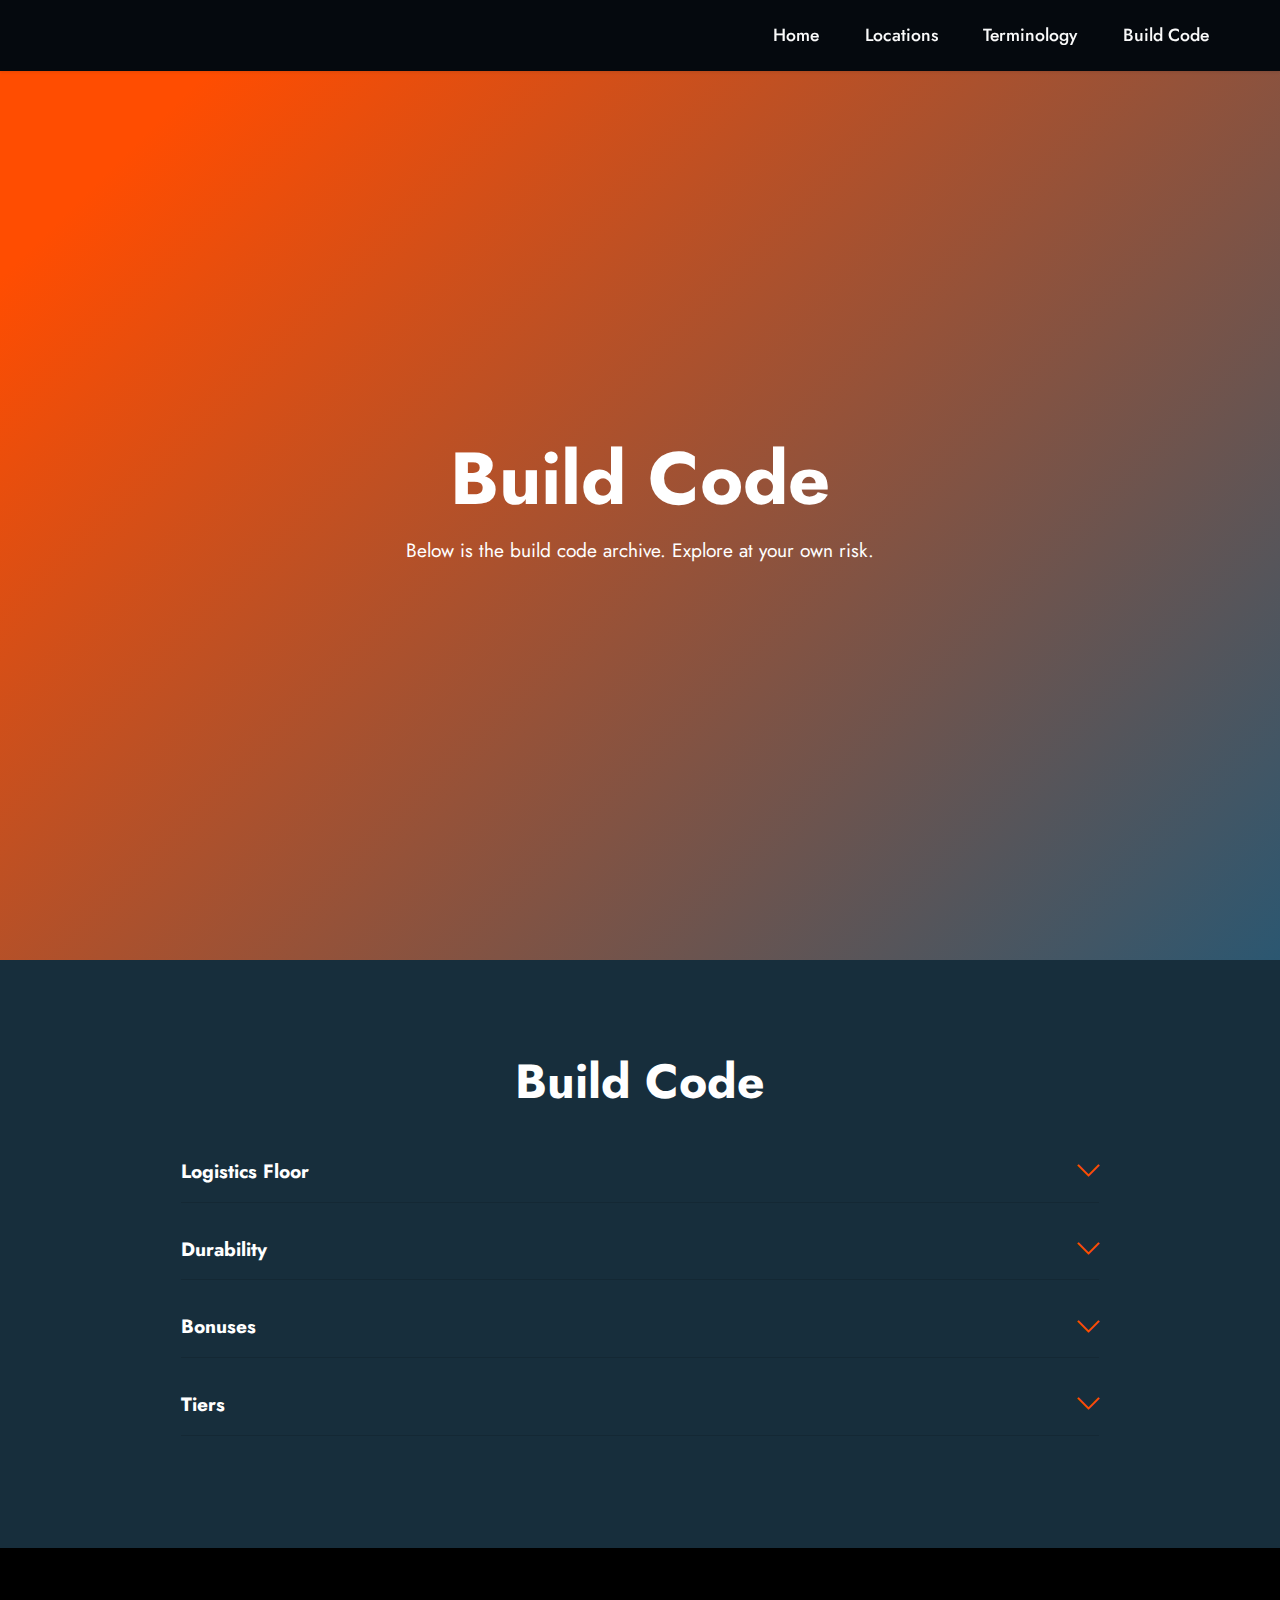
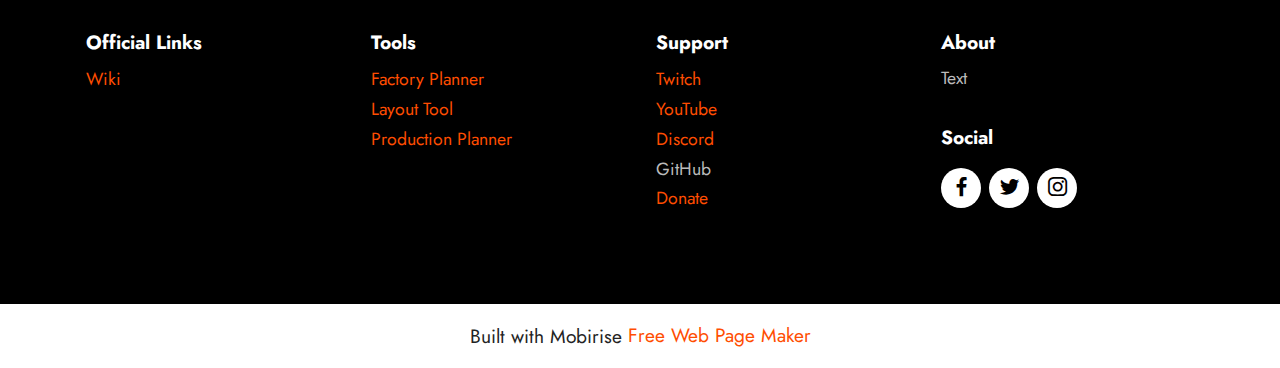
==== BuildCode.html @ a20ada3c "Initial Commit" ====
<!DOCTYPE html>
<html  >
<head>
  <!-- Site made with Mobirise Website Builder v5.6.8, https://mobirise.com -->
  <meta charset="UTF-8">
  <meta http-equiv="X-UA-Compatible" content="IE=edge">
  <meta name="generator" content="Mobirise v5.6.8, mobirise.com">
  <meta name="twitter:card" content="summary_large_image"/>
  <meta name="twitter:image:src" content="">
  <meta property="og:image" content="">
  <meta name="twitter:title" content="Build Code | Satisfactory Squad">
  <meta name="viewport" content="width=device-width, initial-scale=1, minimum-scale=1">
  <link rel="shortcut icon" href="assets/images/logo.png" type="image/x-icon">
  <meta name="description" content="">
  
  
  <title>Build Code | Satisfactory Squad</title>
  <link rel="stylesheet" href="assets/web/assets/mobirise-icons2/mobirise2.css">
  <link rel="stylesheet" href="assets/web/assets/mobirise-icons/mobirise-icons.css">
  <link rel="stylesheet" href="assets/bootstrap/css/bootstrap.min.css">
  <link rel="stylesheet" href="assets/bootstrap/css/bootstrap-grid.min.css">
  <link rel="stylesheet" href="assets/bootstrap/css/bootstrap-reboot.min.css">
  <link rel="stylesheet" href="assets/dropdown/css/style.css">
  <link rel="stylesheet" href="assets/socicon/css/styles.css">
  <link rel="stylesheet" href="assets/theme/css/style.css">
  <link rel="preload" href="https://fonts.googleapis.com/css?family=Jost:100,200,300,400,500,600,700,800,900,100i,200i,300i,400i,500i,600i,700i,800i,900i&display=swap" as="style" onload="this.onload=null;this.rel='stylesheet'">
  <noscript><link rel="stylesheet" href="https://fonts.googleapis.com/css?family=Jost:100,200,300,400,500,600,700,800,900,100i,200i,300i,400i,500i,600i,700i,800i,900i&display=swap"></noscript>
  <link rel="preload" as="style" href="assets/mobirise/css/mbr-additional.css"><link rel="stylesheet" href="assets/mobirise/css/mbr-additional.css" type="text/css">
  
  
  
  
</head>
<body>
  
  <section data-bs-version="5.1" class="menu menu1 cid-t8N5qJSGgW" once="menu" id="menu1-j">
    

    <nav class="navbar navbar-dropdown navbar-fixed-top navbar-expand-lg">
        <div class="container-fluid">
            <div class="navbar-brand">
                
                
            </div>
            <button class="navbar-toggler" type="button" data-toggle="collapse" data-bs-toggle="collapse" data-target="#navbarSupportedContent" data-bs-target="#navbarSupportedContent" aria-controls="navbarNavAltMarkup" aria-expanded="false" aria-label="Toggle navigation">
                <div class="hamburger">
                    <span></span>
                    <span></span>
                    <span></span>
                    <span></span>
                </div>
            </button>
            <div class="collapse navbar-collapse" id="navbarSupportedContent">
                <ul class="navbar-nav nav-dropdown nav-right navbar-nav-top-padding" data-app-modern-menu="true"><li class="nav-item"><a class="nav-link link text-white display-4" href="index.html">Home</a></li>
                    
                    <li class="nav-item"><a class="nav-link link text-white text-primary display-4" href="Locations.html">Locations</a>
                    </li><li class="nav-item"><a class="nav-link link text-white text-primary display-4" href="Terms.html">Terminology</a></li><li class="nav-item"><a class="nav-link link text-white text-primary display-4" href="BuildCode.html">Build Code</a></li></ul>
                
                
            </div>
        </div>
    </nav>
</section>

<section data-bs-version="5.1" class="header18 cid-t9wTe520Ek mbr-fullscreen" id="header18-n">

    

    
    

    <div class="align-center container">
        <div class="row justify-content-center">
            <div class="col-12 col-lg-10">
                <h1 class="mbr-section-title mbr-fonts-style mbr-white mb-3 display-1"><strong>Build Code</strong></h1>
                
                <p class="mbr-text mbr-fonts-style mbr-white display-7">
                    Below is the build code archive. Explore at your own risk.</p>
                
            </div>
        </div>
    </div>
</section>

<section data-bs-version="5.1" class="content16 cid-ta5K9PEhKd" id="content16-s">

    

    
    
    <div class="container">
        <div class="row justify-content-center">
            <div class="col-12 col-md-10">
                <div class="mbr-section-head align-center mb-4">
                    <h3 class="mbr-section-title mb-0 mbr-fonts-style display-2"><strong>Build Code</strong></h3>
                    
                </div>
                <div id="bootstrap-accordion_7" class="panel-group accordionStyles accordion" role="tablist" aria-multiselectable="true">
                    <div class="card mb-3">
                        <div class="card-header" role="tab" id="headingOne">
                            <a role="button" class="panel-title collapsed" data-toggle="collapse" data-bs-toggle="collapse" data-core="" href="#collapse1_7" aria-expanded="false" aria-controls="collapse1">
                                <h6 class="panel-title-edit mbr-fonts-style mb-0 display-7"><strong>Logistics Floor</strong></h6>
                                <span class="sign mbr-iconfont mbri-arrow-down"></span>
                            </a>
                        </div>
                        <div id="collapse1_7" class="panel-collapse noScroll collapse" role="tabpanel" aria-labelledby="headingOne" data-parent="#accordion" data-bs-parent="#bootstrap-accordion_7">
                            <div class="panel-body">
                                <p class="mbr-fonts-style panel-text display-4">When building your factory, make sure you include a floor for logistics below the floor you're working on, or raise your machines 1 full foundation to allow your logistics to pass underneath. It makes everything a lot more clean<br></p>
                            </div>
                        </div>
                    </div>
                    <div class="card mb-3">
                        <div class="card-header" role="tab" id="headingOne">
                            <a role="button" class="panel-title collapsed" data-toggle="collapse" data-bs-toggle="collapse" data-core="" href="#collapse2_7" aria-expanded="false" aria-controls="collapse2">
                                <h6 class="panel-title-edit mbr-fonts-style mb-0 display-7"><strong>Durability</strong></h6>
                                <span class="sign mbr-iconfont mbri-arrow-down"></span>
                            </a>
                        </div>
                        <div id="collapse2_7" class="panel-collapse noScroll collapse" role="tabpanel" aria-labelledby="headingOne" data-parent="#accordion" data-bs-parent="#bootstrap-accordion_7">
                            <div class="panel-body">
                                <p class="mbr-fonts-style panel-text display-4">If you take damage your armor loses durability. Loss of durability does not effect an armors protective qualities unless it falls to 0 durability, in which case it will no longer provide protection.<br><br>Armor can be repaired at the crafting station.</p>
                            </div>
                        </div>
                    </div>
                    <div class="card mb-3">
                        <div class="card-header" role="tab" id="headingOne">
                            <a role="button" class="panel-title collapsed" data-toggle="collapse" data-bs-toggle="collapse" data-core="" href="#collapse3_7" aria-expanded="false" aria-controls="collapse3">
                                <h6 class="panel-title-edit mbr-fonts-style mb-0 display-7"><strong>Bonuses</strong></h6>
                                <span class="sign mbr-iconfont mbri-arrow-down"></span>
                            </a>
                        </div>
                        <div id="collapse3_7" class="panel-collapse noScroll collapse" role="tabpanel" aria-labelledby="headingOne" data-parent="#accordion" data-bs-parent="#bootstrap-accordion_7">
                            <div class="panel-body">
                                <p class="mbr-fonts-style panel-text display-4">Some armor pieces provide bonuses specific to the armor tier and armor piece (helmet, body armor). The known bonuses are:<br><br>- Stamina +25%<br>- HP +0.2/s<br>- Stamina +35%<br>- Stamina +40%<br>- Night Vision</p>
                            </div>
                        </div>
                    </div>
                    <div class="card mb-3">
                        <div class="card-header" role="tab" id="headingOne">
                            <a role="button" class="panel-title collapsed" data-toggle="collapse" data-bs-toggle="collapse" data-core="" href="#collapse4_7" aria-expanded="false" aria-controls="collapse4">
                                <h6 class="panel-title-edit mbr-fonts-style mb-0 display-7"><strong>Tiers</strong></h6>
                                <span class="sign mbr-iconfont mbri-arrow-down"></span>
                            </a>
                        </div>
                        <div id="collapse4_7" class="panel-collapse noScroll collapse" role="tabpanel" aria-labelledby="headingOne" data-parent="#accordion" data-bs-parent="#bootstrap-accordion_7">
                            <div class="panel-body">
                                <p class="mbr-fonts-style panel-text display-4">There are 4 armor tiers in The Cycle: Frontier, increasing in protection and durability in conjunction with the armor rarity.<br><br>Common<br>Uncommon<br>Rare<br>Epic</p>
                            </div>
                        </div>
                    </div>
                    
                    
                </div>
            </div>
        </div>
    </div>
</section>

<section data-bs-version="5.1" class="footer1 cid-ta5OCUYqRq" once="footers" id="footer1-w">

    

    
    
    <div class="container">
        <div class="row mbr-white">
            <div class="col-12 col-md-6 col-lg-3">
                <h5 class="mbr-section-subtitle mbr-fonts-style mb-2 display-7">
                    <strong>Official Links</strong></h5>
                <ul class="list mbr-fonts-style display-4">
                    <li class="mbr-text item-wrap"><a href="https://satisfactory.fandom.com/wiki/Satisfactory_Wiki" class="text-primary" target="_blank">Wiki</a></li>
                    <li class="mbr-text item-wrap"><br></li>
                </ul>
            </div>
            <div class="col-12 col-md-6 col-lg-3">
                <h5 class="mbr-section-subtitle mbr-fonts-style mb-2 display-7">
                    <strong>Tools</strong></h5>
                <ul class="list mbr-fonts-style display-4">

                    <li class="mbr-text item-wrap"><a href="https://satisfactory-calculator.com/en/planners/production" class="text-primary" target="_blank">Factory Planner</a></li>
                    <li class="mbr-text item-wrap"><a href="https://autumnfallstudios.itch.io/salt" class="text-primary" target="_blank">Layout Tool</a></li><li class="mbr-text item-wrap"><a href="https://www.satisfactorytools.com/codex/items" class="text-primary" target="_blank">Production Planner</a></li>
                </ul>
            </div>
            <div class="col-12 col-md-6 col-lg-3">
                <h5 class="mbr-section-subtitle mbr-fonts-style mb-2 display-7">
                    <strong>Support</strong></h5>
                <ul class="list mbr-fonts-style display-4">
                    <li class="mbr-text item-wrap"><a href="https://www.twitch.tv/doctorsoup143" class="text-primary" target="_blank">Twitch</a></li><li class="mbr-text item-wrap"><a href="https://www.youtube.com/channel/UC2LgikNXNwuHifq7XpQD4vA" class="text-primary" target="_blank">YouTube</a></li><li class="mbr-text item-wrap"><a href="https://discord.gg/Psx6kPr" class="text-primary" target="_blank">Discord</a></li><li class="mbr-text item-wrap">GitHub</li><li class="mbr-text item-wrap"><a href="https://streamlabs.com/doctorsoup1431/tip" class="text-primary" target="_blank">Donate</a></li>
                </ul>
            </div>
            <div class="col-12 col-md-6 col-lg-3">
                <h5 class="mbr-section-subtitle mbr-fonts-style mb-2 display-7">
                    <strong>About</strong>
                </h5>
                <p class="mbr-text mbr-fonts-style mb-4 display-4">
                    Text</p>
                <h5 class="mbr-section-subtitle mbr-fonts-style mb-3 display-7">
                    <strong>Social</strong>
                </h5>
                <div class="social-row display-7">
                    <div class="soc-item">
                        <a href="https://twitter.com/mobirise" target="_blank">
                            <span class="mbr-iconfont socicon socicon-facebook"></span>
                        </a>
                    </div>
                    <div class="soc-item">
                        <a href="https://twitter.com/mobirise" target="_blank">
                            <span class="mbr-iconfont socicon socicon-twitter"></span>
                        </a>
                    </div>
                    <div class="soc-item">
                        <a href="https://twitter.com/mobirise" target="_blank">
                            <span class="mbr-iconfont socicon socicon-instagram"></span>
                        </a>
                    </div>
                    
                </div>
            </div>
            
        </div>
    </div>
</section><section class="display-7" style="padding: 0;align-items: center;justify-content: center;flex-wrap: wrap;    align-content: center;display: flex;position: relative;height: 4rem;"><a href="https://mobiri.se/2773091" style="flex: 1 1;height: 4rem;position: absolute;width: 100%;z-index: 1;"><img alt="" style="height: 4rem;" src="[data-uri]"></a><p style="margin: 0;text-align: center;" class="display-7">Built with Mobirise &#8204;</p><a style="z-index:1" href="https://mobirise.com/web-page-maker.html">Free Web Page Maker</a></section><script src="assets/bootstrap/js/bootstrap.bundle.min.js"></script>  <script src="assets/smoothscroll/smooth-scroll.js"></script>  <script src="assets/ytplayer/index.js"></script>  <script src="assets/dropdown/js/navbar-dropdown.js"></script>  <script src="assets/mbr-switch-arrow/mbr-switch-arrow.js"></script>  <script src="assets/theme/js/script.js"></script>  
  
  
 <div id="scrollToTop" class="scrollToTop mbr-arrow-up"><a style="text-align: center;"><i class="mbr-arrow-up-icon mbr-arrow-up-icon-cm cm-icon cm-icon-smallarrow-up"></i></a></div>
  </body>
</html>
---- assets/web/assets/mobirise-icons2/mobirise2.css ----
@font-face {
  font-family: 'Moririse2';
  font-display: swap;
  src:  url('mobirise2.eot?f2bix4');
  src:  url('mobirise2.eot?f2bix4#iefix') format('embedded-opentype'),
    url('mobirise2.ttf?f2bix4') format('truetype'),
    url('mobirise2.woff?f2bix4') format('woff'),
    url('mobirise2.svg?f2bix4#mobirise2') format('svg');
  font-weight: normal;
  font-style: normal;
}

[class^="mobi-"], [class*=" mobi-"] {
  /* use !important to prevent issues with browser extensions that change fonts */
  font-family: 'Moririse2' !important;
  speak: none;
  font-style: normal;
  font-weight: normal;
  font-variant: normal;
  text-transform: none;
  line-height: 1;

  /* Better Font Rendering =========== */
  -webkit-font-smoothing: antialiased;
  -moz-osx-font-smoothing: grayscale;
}

.mobi-mbri-add-submenu:before {
  content: "\e900";
}
.mobi-mbri-alert:before {
  content: "\e901";
}
.mobi-mbri-align-center:before {
  content: "\e902";
}
.mobi-mbri-align-justify:before {
  content: "\e903";
}
.mobi-mbri-align-left:before {
  content: "\e904";
}
.mobi-mbri-align-right:before {
  content: "\e905";
}
.mobi-mbri-android:before {
  content: "\e906";
}
.mobi-mbri-apple:before {
  content: "\e907";
}
.mobi-mbri-arrow-down:before {
  content: "\e908";
}
.mobi-mbri-arrow-next:before {
  content: "\e909";
}
.mobi-mbri-arrow-prev:before {
  content: "\e90a";
}
.mobi-mbri-arrow-up:before {
  content: "\e90b";
}
.mobi-mbri-bold:before {
  content: "\e90c";
}
.mobi-mbri-bookmark:before {
  content: "\e90d";
}
.mobi-mbri-bootstrap:before {
  content: "\e90e";
}
.mobi-mbri-briefcase:before {
  content: "\e90f";
}
.mobi-mbri-browse:before {
  content: "\e910";
}
.mobi-mbri-bulleted-list:before {
  content: "\e911";
}
.mobi-mbri-calendar:before {
  content: "\e912";
}
.mobi-mbri-camera:before {
  content: "\e913";
}
.mobi-mbri-cart-add:before {
  content: "\e914";
}
.mobi-mbri-cart-full:before {
  content: "\e915";
}
.mobi-mbri-cash:before {
  content: "\e916";
}
.mobi-mbri-change-style:before {
  content: "\e917";
}
.mobi-mbri-chat:before {
  content: "\e918";
}
.mobi-mbri-clock:before {
  content: "\e919";
}
.mobi-mbri-close:before {
  content: "\e91a";
}
.mobi-mbri-cloud:before {
  content: "\e91b";
}
.mobi-mbri-code:before {
  content: "\e91c";
}
.mobi-mbri-contact-form:before {
  content: "\e91d";
}
.mobi-mbri-credit-card:before {
  content: "\e91e";
}
.mobi-mbri-cursor-click:before {
  content: "\e91f";
}
.mobi-mbri-cust-feedback:before {
  content: "\e920";
}
.mobi-mbri-database:before {
  content: "\e921";
}
.mobi-mbri-delivery:before {
  content: "\e922";
}
.mobi-mbri-desktop:before {
  content: "\e923";
}
.mobi-mbri-devices:before {
  content: "\e924";
}
.mobi-mbri-down:before {
  content: "\e925";
}
.mobi-mbri-download-2:before {
  content: "\e926";
}
.mobi-mbri-download:before {
  content: "\e927";
}
.mobi-mbri-drag-n-drop-2:before {
  content: "\e928";
}
.mobi-mbri-drag-n-drop:before {
  content: "\e929";
}
.mobi-mbri-edit-2:before {
  content: "\e92a";
}
.mobi-mbri-edit:before {
  content: "\e92b";
}
.mobi-mbri-error:before {
  content: "\e92c";
}
.mobi-mbri-extension:before {
  content: "\e92d";
}
.mobi-mbri-features:before {
  content: "\e92e";
}
.mobi-mbri-file:before {
  content: "\e92f";
}
.mobi-mbri-flag:before {
  content: "\e930";
}
.mobi-mbri-folder:before {
  content: "\e931";
}
.mobi-mbri-gift:before {
  content: "\e932";
}
.mobi-mbri-github:before {
  content: "\e933";
}
.mobi-mbri-globe-2:before {
  content: "\e934";
}
.mobi-mbri-globe:before {
  content: "\e935";
}
.mobi-mbri-growing-chart:before {
  content: "\e936";
}
.mobi-mbri-hearth:before {
  content: "\e937";
}
.mobi-mbri-help:before {
  content: "\e938";
}
.mobi-mbri-home:before {
  content: "\e939";
}
.mobi-mbri-hot-cup:before {
  content: "\e93a";
}
.mobi-mbri-idea:before {
  content: "\e93b";
}
.mobi-mbri-image-gallery:before {
  content: "\e93c";
}
.mobi-mbri-image-slider:before {
  content: "\e93d";
}
.mobi-mbri-info:before {
  content: "\e93e";
}
.mobi-mbri-italic:before {
  content: "\e93f";
}
.mobi-mbri-key:before {
  content: "\e940";
}
.mobi-mbri-laptop:before {
  content: "\e941";
}
.mobi-mbri-layers:before {
  content: "\e942";
}
.mobi-mbri-left-right:before {
  content: "\e943";
}
.mobi-mbri-left:before {
  content: "\e944";
}
.mobi-mbri-letter:before {
  content: "\e945";
}
.mobi-mbri-like:before {
  content: "\e946";
}
.mobi-mbri-link:before {
  content: "\e947";
}
.mobi-mbri-lock:before {
  content: "\e948";
}
.mobi-mbri-login:before {
  content: "\e949";
}
.mobi-mbri-logout:before {
  content: "\e94a";
}
.mobi-mbri-magic-stick:before {
  content: "\e94b";
}
.mobi-mbri-map-pin:before {
  content: "\e94c";
}
.mobi-mbri-menu:before {
  content: "\e94d";
}
.mobi-mbri-mobile-2:before {
  content: "\e94e";
}
.mobi-mbri-mobile-horizontal:before {
  content: "\e94f";
}
.mobi-mbri-mobile:before {
  content: "\e950";
}
.mobi-mbri-mobirise:before {
  content: "\e951";
}
.mobi-mbri-more-horizontal:before {
  content: "\e952";
}
.mobi-mbri-more-vertical:before {
  content: "\e953";
}
.mobi-mbri-music:before {
  content: "\e954";
}
.mobi-mbri-new-file:before {
  content: "\e955";
}
.mobi-mbri-numbered-list:before {
  content: "\e956";
}
.mobi-mbri-opened-folder:before {
  content: "\e957";
}
.mobi-mbri-pages:before {
  content: "\e958";
}
.mobi-mbri-paper-plane:before {
  content: "\e959";
}
.mobi-mbri-paperclip:before {
  content: "\e95a";
}
.mobi-mbri-phone:before {
  content: "\e95b";
}
.mobi-mbri-photo:before {
  content: "\e95c";
}
.mobi-mbri-photos:before {
  content: "\e95d";
}
.mobi-mbri-pin:before {
  content: "\e95e";
}
.mobi-mbri-play:before {
  content: "\e95f";
}
.mobi-mbri-plus:before {
  content: "\e960";
}
.mobi-mbri-preview:before {
  content: "\e961";
}
.mobi-mbri-print:before {
  content: "\e962";
}
.mobi-mbri-protect:before {
  content: "\e963";
}
.mobi-mbri-question:before {
  content: "\e964";
}
.mobi-mbri-quote-left:before {
  content: "\e965";
}
.mobi-mbri-quote-right:before {
  content: "\e966";
}
.mobi-mbri-redo:before {
  content: "\e967";
}
.mobi-mbri-refresh:before {
  content: "\e968";
}
.mobi-mbri-responsive-2:before {
  content: "\e969";
}
.mobi-mbri-responsive:before {
  content: "\e96a";
}
.mobi-mbri-right:before {
  content: "\e96b";
}
.mobi-mbri-rocket:before {
  content: "\e96c";
}
.mobi-mbri-sad-face:before {
  content: "\e96d";
}
.mobi-mbri-sale:before {
  content: "\e96e";
}
.mobi-mbri-save:before {
  content: "\e96f";
}
.mobi-mbri-search:before {
  content: "\e970";
}
.mobi-mbri-setting-2:before {
  content: "\e971";
}
.mobi-mbri-setting-3:before {
  content: "\e972";
}
.mobi-mbri-setting:before {
  content: "\e973";
}
.mobi-mbri-share:before {
  content: "\e974";
}
.mobi-mbri-shopping-bag:before {
  content: "\e975";
}
.mobi-mbri-shopping-basket:before {
  content: "\e976";
}
.mobi-mbri-shopping-cart:before {
  content: "\e977";
}
.mobi-mbri-sites:before {
  content: "\e978";
}
.mobi-mbri-smile-face:before {
  content: "\e979";
}
.mobi-mbri-speed:before {
  content: "\e97a";
}
.mobi-mbri-star:before {
  content: "\e97b";
}
.mobi-mbri-success:before {
  content: "\e97c";
}
.mobi-mbri-sun:before {
  content: "\e97d";
}
.mobi-mbri-sun2:before {
  content: "\e97e";
}
.mobi-mbri-tablet-vertical:before {
  content: "\e97f";
}
.mobi-mbri-tablet:before {
  content: "\e980";
}
.mobi-mbri-target:before {
  content: "\e981";
}
.mobi-mbri-timer:before {
  content: "\e982";
}
.mobi-mbri-to-ftp:before {
  content: "\e983";
}
.mobi-mbri-to-local-drive:before {
  content: "\e984";
}
.mobi-mbri-touch-swipe:before {
  content: "\e985";
}
.mobi-mbri-touch:before {
  content: "\e986";
}
.mobi-mbri-trash:before {
  content: "\e987";
}
.mobi-mbri-underline:before {
  content: "\e988";
}
.mobi-mbri-undo:before {
  content: "\e989";
}
.mobi-mbri-unlink:before {
  content: "\e98a";
}
.mobi-mbri-unlock:before {
  content: "\e98b";
}
.mobi-mbri-up-down:before {
  content: "\e98c";
}
.mobi-mbri-up:before {
  content: "\e98d";
}
.mobi-mbri-update:before {
  content: "\e98e";
}
.mobi-mbri-upload-2:before {
  content: "\e98f";
}
.mobi-mbri-upload:before {
  content: "\e990";
}
.mobi-mbri-user-2:before {
  content: "\e991";
}
.mobi-mbri-user:before {
  content: "\e992";
}
.mobi-mbri-users:before {
  content: "\e993";
}
.mobi-mbri-video-play:before {
  content: "\e994";
}
.mobi-mbri-video:before {
  content: "\e995";
}
.mobi-mbri-watch:before {
  content: "\e996";
}
.mobi-mbri-website-theme-2:before {
  content: "\e997";
}
.mobi-mbri-website-theme:before {
  content: "\e998";
}
.mobi-mbri-wifi:before {
  content: "\e999";
}
.mobi-mbri-windows:before {
  content: "\e99a";
}
.mobi-mbri-zoom-in:before {
  content: "\e99b";
}
.mobi-mbri-zoom-out:before {
  content: "\e99c";
}
---- assets/web/assets/mobirise-icons/mobirise-icons.css ----
@font-face {
  font-family: 'MobiriseIcons';
  src:  url('mobirise-icons.eot?spat4u');
  src:  url('mobirise-icons.eot?spat4u#iefix') format('embedded-opentype'),
    url('mobirise-icons.ttf?spat4u') format('truetype'),
    url('mobirise-icons.woff?spat4u') format('woff'),
    url('mobirise-icons.svg?spat4u#MobiriseIcons') format('svg');
  font-weight: normal;
  font-style: normal;
  font-display: swap;
}

[class^="mbri-"], [class*=" mbri-"] {
  /* use !important to prevent issues with browser extensions that change fonts */
  font-family: MobiriseIcons !important;
  speak: none;
  font-style: normal;
  font-weight: normal;
  font-variant: normal;
  text-transform: none;
  line-height: 1;

  /* Better Font Rendering =========== */
  -webkit-font-smoothing: antialiased;
  -moz-osx-font-smoothing: grayscale;
}

.mbri-add-submenu:before {
  content: "\e900";
}
.mbri-alert:before {
  content: "\e901";
}
.mbri-align-center:before {
  content: "\e902";
}
.mbri-align-justify:before {
  content: "\e903";
}
.mbri-align-left:before {
  content: "\e904";
}
.mbri-align-right:before {
  content: "\e905";
}
.mbri-android:before {
  content: "\e906";
}
.mbri-apple:before {
  content: "\e907";
}
.mbri-arrow-down:before {
  content: "\e908";
}
.mbri-arrow-next:before {
  content: "\e909";
}
.mbri-arrow-prev:before {
  content: "\e90a";
}
.mbri-arrow-up:before {
  content: "\e90b";
}
.mbri-bold:before {
  content: "\e90c";
}
.mbri-bookmark:before {
  content: "\e90d";
}
.mbri-bootstrap:before {
  content: "\e90e";
}
.mbri-briefcase:before {
  content: "\e90f";
}
.mbri-browse:before {
  content: "\e910";
}
.mbri-bulleted-list:before {
  content: "\e911";
}
.mbri-calendar:before {
  content: "\e912";
}
.mbri-camera:before {
  content: "\e913";
}
.mbri-cart-add:before {
  content: "\e914";
}
.mbri-cart-full:before {
  content: "\e915";
}
.mbri-cash:before {
  content: "\e916";
}
.mbri-change-style:before {
  content: "\e917";
}
.mbri-chat:before {
  content: "\e918";
}
.mbri-clock:before {
  content: "\e919";
}
.mbri-close:before {
  content: "\e91a";
}
.mbri-cloud:before {
  content: "\e91b";
}
.mbri-code:before {
  content: "\e91c";
}
.mbri-contact-form:before {
  content: "\e91d";
}
.mbri-credit-card:before {
  content: "\e91e";
}
.mbri-cursor-click:before {
  content: "\e91f";
}
.mbri-cust-feedback:before {
  content: "\e920";
}
.mbri-database:before {
  content: "\e921";
}
.mbri-delivery:before {
  content: "\e922";
}
.mbri-desktop:before {
  content: "\e923";
}
.mbri-devices:before {
  content: "\e924";
}
.mbri-down:before {
  content: "\e925";
}
.mbri-download:before {
  content: "\e989";
}
.mbri-drag-n-drop:before {
  content: "\e927";
}
.mbri-drag-n-drop2:before {
  content: "\e928";
}
.mbri-edit:before {
  content: "\e929";
}
.mbri-edit2:before {
  content: "\e92a";
}
.mbri-error:before {
  content: "\e92b";
}
.mbri-extension:before {
  content: "\e92c";
}
.mbri-features:before {
  content: "\e92d";
}
.mbri-file:before {
  content: "\e92e";
}
.mbri-flag:before {
  content: "\e92f";
}
.mbri-folder:before {
  content: "\e930";
}
.mbri-gift:before {
  content: "\e931";
}
.mbri-github:before {
  content: "\e932";
}
.mbri-globe:before {
  content: "\e933";
}
.mbri-globe-2:before {
  content: "\e934";
}
.mbri-growing-chart:before {
  content: "\e935";
}
.mbri-hearth:before {
  content: "\e936";
}
.mbri-help:before {
  content: "\e937";
}
.mbri-home:before {
  content: "\e938";
}
.mbri-hot-cup:before {
  content: "\e939";
}
.mbri-idea:before {
  content: "\e93a";
}
.mbri-image-gallery:before {
  content: "\e93b";
}
.mbri-image-slider:before {
  content: "\e93c";
}
.mbri-info:before {
  content: "\e93d";
}
.mbri-italic:before {
  content: "\e93e";
}
.mbri-key:before {
  content: "\e93f";
}
.mbri-laptop:before {
  content: "\e940";
}
.mbri-layers:before {
  content: "\e941";
}
.mbri-left-right:before {
  content: "\e942";
}
.mbri-left:before {
  content: "\e943";
}
.mbri-letter:before {
  content: "\e944";
}
.mbri-like:before {
  content: "\e945";
}
.mbri-link:before {
  content: "\e946";
}
.mbri-lock:before {
  content: "\e947";
}
.mbri-login:before {
  content: "\e948";
}
.mbri-logout:before {
  content: "\e949";
}
.mbri-magic-stick:before {
  content: "\e94a";
}
.mbri-map-pin:before {
  content: "\e94b";
}
.mbri-menu:before {
  content: "\e94c";
}
.mbri-mobile:before {
  content: "\e94d";
}
.mbri-mobile2:before {
  content: "\e94e";
}
.mbri-mobirise:before {
  content: "\e94f";
}
.mbri-more-horizontal:before {
  content: "\e950";
}
.mbri-more-vertical:before {
  content: "\e951";
}
.mbri-music:before {
  content: "\e952";
}
.mbri-new-file:before {
  content: "\e953";
}
.mbri-numbered-list:before {
  content: "\e954";
}
.mbri-opened-folder:before {
  content: "\e955";
}
.mbri-pages:before {
  content: "\e956";
}
.mbri-paper-plane:before {
  content: "\e957";
}
.mbri-paperclip:before {
  content: "\e958";
}
.mbri-photo:before {
  content: "\e959";
}
.mbri-photos:before {
  content: "\e95a";
}
.mbri-pin:before {
  content: "\e95b";
}
.mbri-play:before {
  content: "\e95c";
}
.mbri-plus:before {
  content: "\e95d";
}
.mbri-preview:before {
  content: "\e95e";
}
.mbri-print:before {
  content: "\e95f";
}
.mbri-protect:before {
  content: "\e960";
}
.mbri-question:before {
  content: "\e961";
}
.mbri-quote-left:before {
  content: "\e962";
}
.mbri-quote-right:before {
  content: "\e963";
}
.mbri-refresh:before {
  content: "\e964";
}
.mbri-responsive:before {
  content: "\e965";
}
.mbri-right:before {
  content: "\e966";
}
.mbri-rocket:before {
  content: "\e967";
}
.mbri-sad-face:before {
  content: "\e968";
}
.mbri-sale:before {
  content: "\e969";
}
.mbri-save:before {
  content: "\e96a";
}
.mbri-search:before {
  content: "\e96b";
}
.mbri-setting:before {
  content: "\e96c";
}
.mbri-setting2:before {
  content: "\e96d";
}
.mbri-setting3:before {
  content: "\e96e";
}
.mbri-share:before {
  content: "\e96f";
}
.mbri-shopping-bag:before {
  content: "\e970";
}
.mbri-shopping-basket:before {
  content: "\e971";
}
.mbri-shopping-cart:before {
  content: "\e972";
}
.mbri-sites:before {
  content: "\e973";
}
.mbri-smile-face:before {
  content: "\e974";
}
.mbri-speed:before {
  content: "\e975";
}
.mbri-star:before {
  content: "\e976";
}
.mbri-success:before {
  content: "\e977";
}
.mbri-sun:before {
  content: "\e978";
}
.mbri-sun2:before {
  content: "\e979";
}
.mbri-tablet:before {
  content: "\e97a";
}
.mbri-tablet-vertical:before {
  content: "\e97b";
}
.mbri-target:before {
  content: "\e97c";
}
.mbri-timer:before {
  content: "\e97d";
}
.mbri-to-ftp:before {
  content: "\e97e";
}
.mbri-to-local-drive:before {
  content: "\e97f";
}
.mbri-touch-swipe:before {
  content: "\e980";
}
.mbri-touch:before {
  content: "\e981";
}
.mbri-trash:before {
  content: "\e982";
}
.mbri-underline:before {
  content: "\e983";
}
.mbri-unlink:before {
  content: "\e984";
}
.mbri-unlock:before {
  content: "\e985";
}
.mbri-up-down:before {
  content: "\e986";
}
.mbri-up:before {
  content: "\e987";
}
.mbri-update:before {
  content: "\e988";
}
.mbri-upload:before {
 content: "\e926"; 
}
.mbri-user:before {
  content: "\e98a";
}
.mbri-user2:before {
  content: "\e98b";
}
.mbri-users:before {
  content: "\e98c";
}
.mbri-video:before {
  content: "\e98d";
}
.mbri-video-play:before {
  content: "\e98e";
}
.mbri-watch:before {
  content: "\e98f";
}
.mbri-website-theme:before {
  content: "\e990";
}
.mbri-wifi:before {
  content: "\e991";
}
.mbri-windows:before {
  content: "\e992";
}
.mbri-zoom-out:before {
  content: "\e993";
}
.mbri-redo:before {
  content: "\e994";
}
.mbri-undo:before {
  content: "\e995";
}
---- assets/dropdown/css/style.css ----
.navbar-dropdown {
  left: 0;
  padding: 0;
  position: absolute;
  right: 0;
  top: 0;
  transition: all 0.45s ease;
  z-index: 1030;
  background: #282828; }
  .navbar-dropdown .navbar-logo {
    margin-right: 0.8rem;
    transition: margin 0.3s ease-in-out;
    vertical-align: middle; }
    .navbar-dropdown .navbar-logo img {
      height: 3.125rem;
      transition: all 0.3s ease-in-out; }
    .navbar-dropdown .navbar-logo.mbr-iconfont {
      font-size: 3.125rem;
      line-height: 3.125rem; }
  .navbar-dropdown .navbar-caption {
    font-weight: 700;
    white-space: normal;
    vertical-align: -4px;
    line-height: 3.125rem !important; }
    .navbar-dropdown .navbar-caption, .navbar-dropdown .navbar-caption:hover {
      color: inherit;
      text-decoration: none; }
  .navbar-dropdown .mbr-iconfont + .navbar-caption {
    vertical-align: -1px; }
  .navbar-dropdown.navbar-fixed-top {
    position: fixed; }
  .navbar-dropdown .navbar-brand span {
    vertical-align: -4px; }
  .navbar-dropdown.bg-color.transparent {
    background: none; }
  .navbar-dropdown.navbar-short .navbar-brand {
    padding: 0.625rem 0; }
    .navbar-dropdown.navbar-short .navbar-brand span {
      vertical-align: -1px; }
  .navbar-dropdown.navbar-short .navbar-caption {
    line-height: 2.375rem !important;
    vertical-align: -2px; }
  .navbar-dropdown.navbar-short .navbar-logo {
    margin-right: 0.5rem; }
    .navbar-dropdown.navbar-short .navbar-logo img {
      height: 2.375rem; }
    .navbar-dropdown.navbar-short .navbar-logo.mbr-iconfont {
      font-size: 2.375rem;
      line-height: 2.375rem; }
  .navbar-dropdown.navbar-short .mbr-table-cell {
    height: 3.625rem; }
  .navbar-dropdown .navbar-close {
    left: 0.6875rem;
    position: fixed;
    top: 0.75rem;
    z-index: 1000; }
  .navbar-dropdown .hamburger-icon {
    content: "";
    display: inline-block;
    vertical-align: middle;
    width: 16px;
    -webkit-box-shadow: 0 -6px 0 1px #282828,0 0 0 1px #282828,0 6px 0 1px #282828;
    -moz-box-shadow: 0 -6px 0 1px #282828,0 0 0 1px #282828,0 6px 0 1px #282828;
    box-shadow: 0 -6px 0 1px #282828,0 0 0 1px #282828,0 6px 0 1px #282828; }

.dropdown-menu .dropdown-toggle[data-toggle="dropdown-submenu"]::after {
  border-bottom: 0.35em solid transparent;
  border-left: 0.35em solid;
  border-right: 0;
  border-top: 0.35em solid transparent;
  margin-left: 0.3rem; }

.dropdown-menu .dropdown-item:focus {
  outline: 0; }

.nav-dropdown {
  font-size: 0.75rem;
  font-weight: 500;
  height: auto !important; }
  .nav-dropdown .nav-btn {
    padding-left: 1rem; }
  .nav-dropdown .link {
    margin: .667em 1.667em;
    font-weight: 500;
    padding: 0;
    transition: color .2s ease-in-out; }
    .nav-dropdown .link.dropdown-toggle {
      margin-right: 2.583em; }
      .nav-dropdown .link.dropdown-toggle::after {
        margin-left: .25rem;
        border-top: 0.35em solid;
        border-right: 0.35em solid transparent;
        border-left: 0.35em solid transparent;
        border-bottom: 0; }
      .nav-dropdown .link.dropdown-toggle[aria-expanded="true"] {
        margin: 0;
        padding: 0.667em 3.263em  0.667em 1.667em; }
  .nav-dropdown .link::after,
  .nav-dropdown .dropdown-item::after {
    color: inherit; }
  .nav-dropdown .btn {
    font-size: 0.75rem;
    font-weight: 700;
    letter-spacing: 0;
    margin-bottom: 0;
    padding-left: 1.25rem;
    padding-right: 1.25rem; }
  .nav-dropdown .dropdown-menu {
    border-radius: 0;
    border: 0;
    left: 0;
    margin: 0;
    padding-bottom: 1.25rem;
    padding-top: 1.25rem;
    position: relative; }
  .nav-dropdown .dropdown-submenu {
    margin-left: 0.125rem;
    top: 0; }
  .nav-dropdown .dropdown-item {
    font-weight: 500;
    line-height: 2;
    padding: 0.3846em 4.615em 0.3846em 1.5385em;
    position: relative;
    transition: color .2s ease-in-out, background-color .2s ease-in-out; }
    .nav-dropdown .dropdown-item::after {
      margin-top: -0.3077em;
      position: absolute;
      right: 1.1538em;
      top: 50%; }
    .nav-dropdown .dropdown-item:focus, .nav-dropdown .dropdown-item:hover {
      background: none; }

@media (max-width: 767px) {
  .nav-dropdown.navbar-toggleable-sm {
    bottom: 0;
    display: none;
    left: 0;
    overflow-x: hidden;
    position: fixed;
    top: 0;
    transform: translateX(-100%);
    -ms-transform: translateX(-100%);
    -webkit-transform: translateX(-100%);
    width: 18.75rem;
    z-index: 999; } }
.nav-dropdown.navbar-toggleable-xl {
  bottom: 0;
  display: none;
  left: 0;
  overflow-x: hidden;
  position: fixed;
  top: 0;
  transform: translateX(-100%);
  -ms-transform: translateX(-100%);
  -webkit-transform: translateX(-100%);
  width: 18.75rem;
  z-index: 999; }

.nav-dropdown-sm {
  display: block !important;
  overflow-x: hidden;
  overflow: auto;
  padding-top: 3.875rem; }
  .nav-dropdown-sm::after {
    content: "";
    display: block;
    height: 3rem;
    width: 100%; }
  .nav-dropdown-sm.collapse.in ~ .navbar-close {
    display: block !important; }
  .nav-dropdown-sm.collapsing, .nav-dropdown-sm.collapse.in {
    transform: translateX(0);
    -ms-transform: translateX(0);
    -webkit-transform: translateX(0);
    transition: all 0.25s ease-out;
    -webkit-transition: all 0.25s ease-out;
    background: #282828; }
  .nav-dropdown-sm.collapsing[aria-expanded="false"] {
    transform: translateX(-100%);
    -ms-transform: translateX(-100%);
    -webkit-transform: translateX(-100%); }
  .nav-dropdown-sm .nav-item {
    display: block;
    margin-left: 0 !important;
    padding-left: 0; }
  .nav-dropdown-sm .link,
  .nav-dropdown-sm .dropdown-item {
    border-top: 1px dotted rgba(255, 255, 255, 0.1);
    font-size: 0.8125rem;
    line-height: 1.6;
    margin: 0 !important;
    padding: 0.875rem 2.4rem 0.875rem 1.5625rem !important;
    position: relative;
    white-space: normal; }
    .nav-dropdown-sm .link:focus, .nav-dropdown-sm .link:hover,
    .nav-dropdown-sm .dropdown-item:focus,
    .nav-dropdown-sm .dropdown-item:hover {
      background: rgba(0, 0, 0, 0.2) !important;
      color: #c0a375; }
  .nav-dropdown-sm .nav-btn {
    position: relative;
    padding: 1.5625rem 1.5625rem 0 1.5625rem; }
    .nav-dropdown-sm .nav-btn::before {
      border-top: 1px dotted rgba(255, 255, 255, 0.1);
      content: "";
      left: 0;
      position: absolute;
      top: 0;
      width: 100%; }
    .nav-dropdown-sm .nav-btn + .nav-btn {
      padding-top: 0.625rem; }
      .nav-dropdown-sm .nav-btn + .nav-btn::before {
        display: none; }
  .nav-dropdown-sm .btn {
    padding: 0.625rem 0; }
  .nav-dropdown-sm .dropdown-toggle[data-toggle="dropdown-submenu"]::after {
    margin-left: .25rem;
    border-top: 0.35em solid;
    border-right: 0.35em solid transparent;
    border-left: 0.35em solid transparent;
    border-bottom: 0; }
  .nav-dropdown-sm .dropdown-toggle[data-toggle="dropdown-submenu"][aria-expanded="true"]::after {
    border-top: 0;
    border-right: 0.35em solid transparent;
    border-left: 0.35em solid transparent;
    border-bottom: 0.35em solid; }
  .nav-dropdown-sm .dropdown-menu {
    margin: 0;
    padding: 0;
    position: relative;
    top: 0;
    left: 0;
    width: 100%;
    border: 0;
    float: none;
    border-radius: 0;
    background: none; }
  .nav-dropdown-sm .dropdown-submenu {
    left: 100%;
    margin-left: 0.125rem;
    margin-top: -1.25rem;
    top: 0; }

.navbar-toggleable-sm .nav-dropdown .dropdown-menu {
  position: absolute; }

.navbar-toggleable-sm .nav-dropdown .dropdown-submenu {
  left: 100%;
  margin-left: 0.125rem;
  margin-top: -1.25rem;
  top: 0; }

.navbar-toggleable-sm.opened .nav-dropdown .dropdown-menu {
  position: relative; }

.navbar-toggleable-sm.opened .nav-dropdown .dropdown-submenu {
  left: 0;
  margin-left: 00rem;
  margin-top: 0rem;
  top: 0; }

.is-builder .nav-dropdown.collapsing {
  transition: none !important; }
---- assets/socicon/css/styles.css ----
@charset "UTF-8";

@font-face {
  font-family: 'Socicon';
  src:  url('../fonts/socicon.eot');
  src:  url('../fonts/socicon.eot?#iefix') format('embedded-opentype'),
    url('../fonts/socicon.woff2') format('woff2'),
    url('../fonts/socicon.ttf') format('truetype'),
    url('../fonts/socicon.woff') format('woff'),
    url('../fonts/socicon.svg#socicon') format('svg');
  font-weight: normal;
  font-style: normal;
  font-display: swap;
}

[data-icon]:before {
  font-family: "socicon" !important;
  content: attr(data-icon);
  font-style: normal !important;
  font-weight: normal !important;
  font-variant: normal !important;
  text-transform: none !important;
  speak: none;
  line-height: 1;
  -webkit-font-smoothing: antialiased;
  -moz-osx-font-smoothing: grayscale;
}

[class^="socicon-"], [class*=" socicon-"] {
  /* use !important to prevent issues with browser extensions that change fonts */
  font-family: 'Socicon' !important;
  speak: none;
  font-style: normal;
  font-weight: normal;
  font-variant: normal;
  text-transform: none;
  line-height: 1;

  /* Better Font Rendering =========== */
  -webkit-font-smoothing: antialiased;
  -moz-osx-font-smoothing: grayscale;
}

.socicon-eitaa:before {
  content: "\e97c";
}
.socicon-soroush:before {
  content: "\e97d";
}
.socicon-bale:before {
  content: "\e97e";
}
.socicon-zazzle:before {
  content: "\e97b";
}
.socicon-society6:before {
  content: "\e97a";
}
.socicon-redbubble:before {
  content: "\e979";
}
.socicon-avvo:before {
  content: "\e978";
}
.socicon-stitcher:before {
  content: "\e977";
}
.socicon-googlehangouts:before {
  content: "\e974";
}
.socicon-dlive:before {
  content: "\e975";
}
.socicon-vsco:before {
  content: "\e976";
}
.socicon-flipboard:before {
  content: "\e973";
}
.socicon-ubuntu:before {
  content: "\e958";
}
.socicon-artstation:before {
  content: "\e959";
}
.socicon-invision:before {
  content: "\e95a";
}
.socicon-torial:before {
  content: "\e95b";
}
.socicon-collectorz:before {
  content: "\e95c";
}
.socicon-seenthis:before {
  content: "\e95d";
}
.socicon-googleplaymusic:before {
  content: "\e95e";
}
.socicon-debian:before {
  content: "\e95f";
}
.socicon-filmfreeway:before {
  content: "\e960";
}
.socicon-gnome:before {
  content: "\e961";
}
.socicon-itchio:before {
  content: "\e962";
}
.socicon-jamendo:before {
  content: "\e963";
}
.socicon-mix:before {
  content: "\e964";
}
.socicon-sharepoint:before {
  content: "\e965";
}
.socicon-tinder:before {
  content: "\e966";
}
.socicon-windguru:before {
  content: "\e967";
}
.socicon-cdbaby:before {
  content: "\e968";
}
.socicon-elementaryos:before {
  content: "\e969";
}
.socicon-stage32:before {
  content: "\e96a";
}
.socicon-tiktok:before {
  content: "\e96b";
}
.socicon-gitter:before {
  content: "\e96c";
}
.socicon-letterboxd:before {
  content: "\e96d";
}
.socicon-threema:before {
  content: "\e96e";
}
.socicon-splice:before {
  content: "\e96f";
}
.socicon-metapop:before {
  content: "\e970";
}
.socicon-naver:before {
  content: "\e971";
}
.socicon-remote:before {
  content: "\e972";
}
.socicon-internet:before {
  content: "\e957";
}
.socicon-moddb:before {
  content: "\e94b";
}
.socicon-indiedb:before {
  content: "\e94c";
}
.socicon-traxsource:before {
  content: "\e94d";
}
.socicon-gamefor:before {
  content: "\e94e";
}
.socicon-pixiv:before {
  content: "\e94f";
}
.socicon-myanimelist:before {
  content: "\e950";
}
.socicon-blackberry:before {
  content: "\e951";
}
.socicon-wickr:before {
  content: "\e952";
}
.socicon-spip:before {
  content: "\e953";
}
.socicon-napster:before {
  content: "\e954";
}
.socicon-beatport:before {
  content: "\e955";
}
.socicon-hackerone:before {
  content: "\e956";
}
.socicon-hackernews:before {
  content: "\e946";
}
.socicon-smashwords:before {
  content: "\e947";
}
.socicon-kobo:before {
  content: "\e948";
}
.socicon-bookbub:before {
  content: "\e949";
}
.socicon-mailru:before {
  content: "\e94a";
}
.socicon-gitlab:before {
  content: "\e945";
}
.socicon-instructables:before {
  content: "\e944";
}
.socicon-portfolio:before {
  content: "\e943";
}
.socicon-codered:before {
  content: "\e940";
}
.socicon-origin:before {
  content: "\e941";
}
.socicon-nextdoor:before {
  content: "\e942";
}
.socicon-udemy:before {
  content: "\e93f";
}
.socicon-livemaster:before {
  content: "\e93e";
}
.socicon-crunchbase:before {
  content: "\e93b";
}
.socicon-homefy:before {
  content: "\e93c";
}
.socicon-calendly:before {
  content: "\e93d";
}
.socicon-realtor:before {
  content: "\e90f";
}
.socicon-tidal:before {
  content: "\e910";
}
.socicon-qobuz:before {
  content: "\e911";
}
.socicon-natgeo:before {
  content: "\e912";
}
.socicon-mastodon:before {
  content: "\e913";
}
.socicon-unsplash:before {
  content: "\e914";
}
.socicon-homeadvisor:before {
  content: "\e915";
}
.socicon-angieslist:before {
  content: "\e916";
}
.socicon-codepen:before {
  content: "\e917";
}
.socicon-slack:before {
  content: "\e918";
}
.socicon-openaigym:before {
  content: "\e919";
}
.socicon-logmein:before {
  content: "\e91a";
}
.socicon-fiverr:before {
  content: "\e91b";
}
.socicon-gotomeeting:before {
  content: "\e91c";
}
.socicon-aliexpress:before {
  content: "\e91d";
}
.socicon-guru:before {
  content: "\e91e";
}
.socicon-appstore:before {
  content: "\e91f";
}
.socicon-homes:before {
  content: "\e920";
}
.socicon-zoom:before {
  content: "\e921";
}
.socicon-alibaba:before {
  content: "\e922";
}
.socicon-craigslist:before {
  content: "\e923";
}
.socicon-wix:before {
  content: "\e924";
}
.socicon-redfin:before {
  content: "\e925";
}
.socicon-googlecalendar:before {
  content: "\e926";
}
.socicon-shopify:before {
  content: "\e927";
}
.socicon-freelancer:before {
  content: "\e928";
}
.socicon-seedrs:before {
  content: "\e929";
}
.socicon-bing:before {
  content: "\e92a";
}
.socicon-doodle:before {
  content: "\e92b";
}
.socicon-bonanza:before {
  content: "\e92c";
}
.socicon-squarespace:before {
  content: "\e92d";
}
.socicon-toptal:before {
  content: "\e92e";
}
.socicon-gust:before {
  content: "\e92f";
}
.socicon-ask:before {
  content: "\e930";
}
.socicon-trulia:before {
  content: "\e931";
}
.socicon-loomly:before {
  content: "\e932";
}
.socicon-ghost:before {
  content: "\e933";
}
.socicon-upwork:before {
  content: "\e934";
}
.socicon-fundable:before {
  content: "\e935";
}
.socicon-booking:before {
  content: "\e936";
}
.socicon-googlemaps:before {
  content: "\e937";
}
.socicon-zillow:before {
  content: "\e938";
}
.socicon-niconico:before {
  content: "\e939";
}
.socicon-toneden:before {
  content: "\e93a";
}
.socicon-augment:before {
  content: "\e908";
}
.socicon-bitbucket:before {
  content: "\e909";
}
.socicon-fyuse:before {
  content: "\e90a";
}
.socicon-yt-gaming:before {
  content: "\e90b";
}
.socicon-sketchfab:before {
  content: "\e90c";
}
.socicon-mobcrush:before {
  content: "\e90d";
}
.socicon-microsoft:before {
  content: "\e90e";
}
.socicon-pandora:before {
  content: "\e907";
}
.socicon-messenger:before {
  content: "\e906";
}
.socicon-gamewisp:before {
  content: "\e905";
}
.socicon-bloglovin:before {
  content: "\e904";
}
.socicon-tunein:before {
  content: "\e903";
}
.socicon-gamejolt:before {
  content: "\e901";
}
.socicon-trello:before {
  content: "\e902";
}
.socicon-spreadshirt:before {
  content: "\e900";
}
.socicon-500px:before {
  content: "\e000";
}
.socicon-8tracks:before {
  content: "\e001";
}
.socicon-airbnb:before {
  content: "\e002";
}
.socicon-alliance:before {
  content: "\e003";
}
.socicon-amazon:before {
  content: "\e004";
}
.socicon-amplement:before {
  content: "\e005";
}
.socicon-android:before {
  content: "\e006";
}
.socicon-angellist:before {
  content: "\e007";
}
.socicon-apple:before {
  content: "\e008";
}
.socicon-appnet:before {
  content: "\e009";
}
.socicon-baidu:before {
  content: "\e00a";
}
.socicon-bandcamp:before {
  content: "\e00b";
}
.socicon-battlenet:before {
  content: "\e00c";
}
.socicon-mixer:before {
  content: "\e00d";
}
.socicon-bebee:before {
  content: "\e00e";
}
.socicon-bebo:before {
  content: "\e00f";
}
.socicon-behance:before {
  content: "\e010";
}
.socicon-blizzard:before {
  content: "\e011";
}
.socicon-blogger:before {
  content: "\e012";
}
.socicon-buffer:before {
  content: "\e013";
}
.socicon-chrome:before {
  content: "\e014";
}
.socicon-coderwall:before {
  content: "\e015";
}
.socicon-curse:before {
  content: "\e016";
}
.socicon-dailymotion:before {
  content: "\e017";
}
.socicon-deezer:before {
  content: "\e018";
}
.socicon-delicious:before {
  content: "\e019";
}
.socicon-deviantart:before {
  content: "\e01a";
}
.socicon-diablo:before {
  content: "\e01b";
}
.socicon-digg:before {
  content: "\e01c";
}
.socicon-discord:before {
  content: "\e01d";
}
.socicon-disqus:before {
  content: "\e01e";
}
.socicon-douban:before {
  content: "\e01f";
}
.socicon-draugiem:before {
  content: "\e020";
}
.socicon-dribbble:before {
  content: "\e021";
}
.socicon-drupal:before {
  content: "\e022";
}
.socicon-ebay:before {
  content: "\e023";
}
.socicon-ello:before {
  content: "\e024";
}
.socicon-endomodo:before {
  content: "\e025";
}
.socicon-envato:before {
  content: "\e026";
}
.socicon-etsy:before {
  content: "\e027";
}
.socicon-facebook:before {
  content: "\e028";
}
.socicon-feedburner:before {
  content: "\e029";
}
.socicon-filmweb:before {
  content: "\e02a";
}
.socicon-firefox:before {
  content: "\e02b";
}
.socicon-flattr:before {
  content: "\e02c";
}
.socicon-flickr:before {
  content: "\e02d";
}
.socicon-formulr:before {
  content: "\e02e";
}
.socicon-forrst:before {
  content: "\e02f";
}
.socicon-foursquare:before {
  content: "\e030";
}
.socicon-friendfeed:before {
  content: "\e031";
}
.socicon-github:before {
  content: "\e032";
}
.socicon-goodreads:before {
  content: "\e033";
}
.socicon-google:before {
  content: "\e034";
}
.socicon-googlescholar:before {
  content: "\e035";
}
.socicon-googlegroups:before {
  content: "\e036";
}
.socicon-googlephotos:before {
  content: "\e037";
}
.socicon-googleplus:before {
  content: "\e038";
}
.socicon-grooveshark:before {
  content: "\e039";
}
.socicon-hackerrank:before {
  content: "\e03a";
}
.socicon-hearthstone:before {
  content: "\e03b";
}
.socicon-hellocoton:before {
  content: "\e03c";
}
.socicon-heroes:before {
  content: "\e03d";
}
.socicon-smashcast:before {
  content: "\e03e";
}
.socicon-horde:before {
  content: "\e03f";
}
.socicon-houzz:before {
  content: "\e040";
}
.socicon-icq:before {
  content: "\e041";
}
.socicon-identica:before {
  content: "\e042";
}
.socicon-imdb:before {
  content: "\e043";
}
.socicon-instagram:before {
  content: "\e044";
}
.socicon-issuu:before {
  content: "\e045";
}
.socicon-istock:before {
  content: "\e046";
}
.socicon-itunes:before {
  content: "\e047";
}
.socicon-keybase:before {
  content: "\e048";
}
.socicon-lanyrd:before {
  content: "\e049";
}
.socicon-lastfm:before {
  content: "\e04a";
}
.socicon-line:before {
  content: "\e04b";
}
.socicon-linkedin:before {
  content: "\e04c";
}
.socicon-livejournal:before {
  content: "\e04d";
}
.socicon-lyft:before {
  content: "\e04e";
}
.socicon-macos:before {
  content: "\e04f";
}
.socicon-mail:before {
  content: "\e050";
}
.socicon-medium:before {
  content: "\e051";
}
.socicon-meetup:before {
  content: "\e052";
}
.socicon-mixcloud:before {
  content: "\e053";
}
.socicon-modelmayhem:before {
  content: "\e054";
}
.socicon-mumble:before {
  content: "\e055";
}
.socicon-myspace:before {
  content: "\e056";
}
.socicon-newsvine:before {
  content: "\e057";
}
.socicon-nintendo:before {
  content: "\e058";
}
.socicon-npm:before {
  content: "\e059";
}
.socicon-odnoklassniki:before {
  content: "\e05a";
}
.socicon-openid:before {
  content: "\e05b";
}
.socicon-opera:before {
  content: "\e05c";
}
.socicon-outlook:before {
  content: "\e05d";
}
.socicon-overwatch:before {
  content: "\e05e";
}
.socicon-patreon:before {
  content: "\e05f";
}
.socicon-paypal:before {
  content: "\e060";
}
.socicon-periscope:before {
  content: "\e061";
}
.socicon-persona:before {
  content: "\e062";
}
.socicon-pinterest:before {
  content: "\e063";
}
.socicon-play:before {
  content: "\e064";
}
.socicon-player:before {
  content: "\e065";
}
.socicon-playstation:before {
  content: "\e066";
}
.socicon-pocket:before {
  content: "\e067";
}
.socicon-qq:before {
  content: "\e068";
}
.socicon-quora:before {
  content: "\e069";
}
.socicon-raidcall:before {
  content: "\e06a";
}
.socicon-ravelry:before {
  content: "\e06b";
}
.socicon-reddit:before {
  content: "\e06c";
}
.socicon-renren:before {
  content: "\e06d";
}
.socicon-researchgate:before {
  content: "\e06e";
}
.socicon-residentadvisor:before {
  content: "\e06f";
}
.socicon-reverbnation:before {
  content: "\e070";
}
.socicon-rss:before {
  content: "\e071";
}
.socicon-sharethis:before {
  content: "\e072";
}
.socicon-skype:before {
  content: "\e073";
}
.socicon-slideshare:before {
  content: "\e074";
}
.socicon-smugmug:before {
  content: "\e075";
}
.socicon-snapchat:before {
  content: "\e076";
}
.socicon-songkick:before {
  content: "\e077";
}
.socicon-soundcloud:before {
  content: "\e078";
}
.socicon-spotify:before {
  content: "\e079";
}
.socicon-stackexchange:before {
  content: "\e07a";
}
.socicon-stackoverflow:before {
  content: "\e07b";
}
.socicon-starcraft:before {
  content: "\e07c";
}
.socicon-stayfriends:before {
  content: "\e07d";
}
.socicon-steam:before {
  content: "\e07e";
}
.socicon-storehouse:before {
  content: "\e07f";
}
.socicon-strava:before {
  content: "\e080";
}
.socicon-streamjar:before {
  content: "\e081";
}
.socicon-stumbleupon:before {
  content: "\e082";
}
.socicon-swarm:before {
  content: "\e083";
}
.socicon-teamspeak:before {
  content: "\e084";
}
.socicon-teamviewer:before {
  content: "\e085";
}
.socicon-technorati:before {
  content: "\e086";
}
.socicon-telegram:before {
  content: "\e087";
}
.socicon-tripadvisor:before {
  content: "\e088";
}
.socicon-tripit:before {
  content: "\e089";
}
.socicon-triplej:before {
  content: "\e08a";
}
.socicon-tumblr:before {
  content: "\e08b";
}
.socicon-twitch:before {
  content: "\e08c";
}
.socicon-twitter:before {
  content: "\e08d";
}
.socicon-uber:before {
  content: "\e08e";
}
.socicon-ventrilo:before {
  content: "\e08f";
}
.socicon-viadeo:before {
  content: "\e090";
}
.socicon-viber:before {
  content: "\e091";
}
.socicon-viewbug:before {
  content: "\e092";
}
.socicon-vimeo:before {
  content: "\e093";
}
.socicon-vine:before {
  content: "\e094";
}
.socicon-vkontakte:before {
  content: "\e095";
}
.socicon-warcraft:before {
  content: "\e096";
}
.socicon-wechat:before {
  content: "\e097";
}
.socicon-weibo:before {
  content: "\e098";
}
.socicon-whatsapp:before {
  content: "\e099";
}
.socicon-wikipedia:before {
  content: "\e09a";
}
.socicon-windows:before {
  content: "\e09b";
}
.socicon-wordpress:before {
  content: "\e09c";
}
.socicon-wykop:before {
  content: "\e09d";
}
.socicon-xbox:before {
  content: "\e09e";
}
.socicon-xing:before {
  content: "\e09f";
}
.socicon-yahoo:before {
  content: "\e0a0";
}
.socicon-yammer:before {
  content: "\e0a1";
}
.socicon-yandex:before {
  content: "\e0a2";
}
.socicon-yelp:before {
  content: "\e0a3";
}
.socicon-younow:before {
  content: "\e0a4";
}
.socicon-youtube:before {
  content: "\e0a5";
}
.socicon-zapier:before {
  content: "\e0a6";
}
.socicon-zerply:before {
  content: "\e0a7";
}
.socicon-zomato:before {
  content: "\e0a8";
}
.socicon-zynga:before {
  content: "\e0a9";
}
---- assets/theme/css/style.css ----
@charset "UTF-8";
section {
  background-color: #ffffff;
}

body {
  font-style: normal;
  line-height: 1.5;
  font-weight: 400;
  color: #232323;
  position: relative;
}

button {
  background-color: transparent;
  border-color: transparent;
}

section,
.container,
.container-fluid {
  position: relative;
  word-wrap: break-word;
}

a.mbr-iconfont:hover {
  text-decoration: none;
}

.article .lead p,
.article .lead ul,
.article .lead ol,
.article .lead pre,
.article .lead blockquote {
  margin-bottom: 0;
}

a {
  font-style: normal;
  font-weight: 400;
  cursor: pointer;
}
a, a:hover {
  text-decoration: none;
}

.mbr-section-title {
  font-style: normal;
  line-height: 1.3;
}

.mbr-section-subtitle {
  line-height: 1.3;
}

.mbr-text {
  font-style: normal;
  line-height: 1.7;
}

h1,
h2,
h3,
h4,
h5,
h6,
.display-1,
.display-2,
.display-4,
.display-5,
.display-7,
span,
p,
a {
  line-height: 1;
  word-break: break-word;
  word-wrap: break-word;
  font-weight: 400;
}

b,
strong {
  font-weight: bold;
}

input:-webkit-autofill, input:-webkit-autofill:hover, input:-webkit-autofill:focus, input:-webkit-autofill:active {
  transition-delay: 9999s;
  -webkit-transition-property: background-color, color;
  transition-property: background-color, color;
}

textarea[type=hidden] {
  display: none;
}

section {
  background-position: 50% 50%;
  background-repeat: no-repeat;
  background-size: cover;
}
section .mbr-background-video,
section .mbr-background-video-preview {
  position: absolute;
  bottom: 0;
  left: 0;
  right: 0;
  top: 0;
}

.hidden {
  visibility: hidden;
}

.mbr-z-index20 {
  z-index: 20;
}

/*! Base colors */
.mbr-white {
  color: #ffffff;
}

.mbr-black {
  color: #111111;
}

.mbr-bg-white {
  background-color: #ffffff;
}

.mbr-bg-black {
  background-color: #000000;
}

/*! Text-aligns */
.align-left {
  text-align: left;
}

.align-center {
  text-align: center;
}

.align-right {
  text-align: right;
}

/*! Font-weight  */
.mbr-light {
  font-weight: 300;
}

.mbr-regular {
  font-weight: 400;
}

.mbr-semibold {
  font-weight: 500;
}

.mbr-bold {
  font-weight: 700;
}

/*! Media  */
.media-content {
  flex-basis: 100%;
}

.media-container-row {
  display: flex;
  flex-direction: row;
  flex-wrap: wrap;
  justify-content: center;
  align-content: center;
  align-items: start;
}
.media-container-row .media-size-item {
  width: 400px;
}

.media-container-column {
  display: flex;
  flex-direction: column;
  flex-wrap: wrap;
  justify-content: center;
  align-content: center;
  align-items: stretch;
}
.media-container-column > * {
  width: 100%;
}

@media (min-width: 992px) {
  .media-container-row {
    flex-wrap: nowrap;
  }
}
figure {
  margin-bottom: 0;
  overflow: hidden;
}

figure[mbr-media-size] {
  transition: width 0.1s;
}

img,
iframe {
  display: block;
  width: 100%;
}

.card {
  background-color: transparent;
  border: none;
}

.card-box {
  width: 100%;
}

.card-img {
  text-align: center;
  flex-shrink: 0;
  -webkit-flex-shrink: 0;
}

.media {
  max-width: 100%;
  margin: 0 auto;
}

.mbr-figure {
  align-self: center;
}

.media-container > div {
  max-width: 100%;
}

.mbr-figure img,
.card-img img {
  width: 100%;
}

@media (max-width: 991px) {
  .media-size-item {
    width: auto !important;
  }

  .media {
    width: auto;
  }

  .mbr-figure {
    width: 100% !important;
  }
}
/*! Buttons */
.mbr-section-btn {
  margin-left: -0.6rem;
  margin-right: -0.6rem;
  font-size: 0;
}

.btn {
  font-weight: 600;
  border-width: 1px;
  font-style: normal;
  margin: 0.6rem 0.6rem;
  white-space: normal;
  transition: all 0.2s ease-in-out;
  display: inline-flex;
  align-items: center;
  justify-content: center;
  word-break: break-word;
}

.btn-sm {
  font-weight: 600;
  letter-spacing: 0px;
  transition: all 0.3s ease-in-out;
}

.btn-md {
  font-weight: 600;
  letter-spacing: 0px;
  transition: all 0.3s ease-in-out;
}

.btn-lg {
  font-weight: 600;
  letter-spacing: 0px;
  transition: all 0.3s ease-in-out;
}

.btn-form {
  margin: 0;
}
.btn-form:hover {
  cursor: pointer;
}

nav .mbr-section-btn {
  margin-left: 0rem;
  margin-right: 0rem;
}

/*! Btn icon margin */
.btn .mbr-iconfont,
.btn.btn-sm .mbr-iconfont {
  order: 1;
  cursor: pointer;
  margin-left: 0.5rem;
  vertical-align: sub;
}

.btn.btn-md .mbr-iconfont,
.btn.btn-md .mbr-iconfont {
  margin-left: 0.8rem;
}

.mbr-regular {
  font-weight: 400;
}

.mbr-semibold {
  font-weight: 500;
}

.mbr-bold {
  font-weight: 700;
}

[type=submit] {
  -webkit-appearance: none;
}

/*! Full-screen */
.mbr-fullscreen .mbr-overlay {
  min-height: 100vh;
}

.mbr-fullscreen {
  display: flex;
  display: -moz-flex;
  display: -ms-flex;
  display: -o-flex;
  align-items: center;
  min-height: 100vh;
  padding-top: 3rem;
  padding-bottom: 3rem;
}

/*! Map */
.map {
  height: 25rem;
  position: relative;
}
.map iframe {
  width: 100%;
  height: 100%;
}

/*! Scroll to top arrow */
.mbr-arrow-up {
  bottom: 25px;
  right: 90px;
  position: fixed;
  text-align: right;
  z-index: 5000;
  color: #ffffff;
  font-size: 22px;
}

.mbr-arrow-up a {
  background: rgba(0, 0, 0, 0.2);
  border-radius: 50%;
  color: #fff;
  display: inline-block;
  height: 60px;
  width: 60px;
  border: 2px solid #fff;
  outline-style: none !important;
  position: relative;
  text-decoration: none;
  transition: all 0.3s ease-in-out;
  cursor: pointer;
  text-align: center;
}
.mbr-arrow-up a:hover {
  background-color: rgba(0, 0, 0, 0.4);
}
.mbr-arrow-up a i {
  line-height: 60px;
}

.mbr-arrow-up-icon {
  display: block;
  color: #fff;
}

.mbr-arrow-up-icon::before {
  content: "›";
  display: inline-block;
  font-family: serif;
  font-size: 22px;
  line-height: 1;
  font-style: normal;
  position: relative;
  top: 6px;
  left: -4px;
  transform: rotate(-90deg);
}

/*! Arrow Down */
.mbr-arrow {
  position: absolute;
  bottom: 45px;
  left: 50%;
  width: 60px;
  height: 60px;
  cursor: pointer;
  background-color: rgba(80, 80, 80, 0.5);
  border-radius: 50%;
  transform: translateX(-50%);
}
@media (max-width: 767px) {
  .mbr-arrow {
    display: none;
  }
}
.mbr-arrow > a {
  display: inline-block;
  text-decoration: none;
  outline-style: none;
  -webkit-animation: arrowdown 1.7s ease-in-out infinite;
          animation: arrowdown 1.7s ease-in-out infinite;
  color: #ffffff;
}
.mbr-arrow > a > i {
  position: absolute;
  top: -2px;
  left: 15px;
  font-size: 2rem;
}

#scrollToTop a i::before {
  content: "";
  position: absolute;
  display: block;
  border-bottom: 2.5px solid #fff;
  border-left: 2.5px solid #fff;
  width: 27.8%;
  height: 27.8%;
  left: 50%;
  top: 51%;
  transform: translateY(-30%) translateX(-50%) rotate(135deg);
}

@keyframes arrowdown {
  0% {
    transform: translateY(0px);
  }
  50% {
    transform: translateY(-5px);
  }
  100% {
    transform: translateY(0px);
  }
}
@-webkit-keyframes arrowdown {
  0% {
    transform: translateY(0px);
  }
  50% {
    transform: translateY(-5px);
  }
  100% {
    transform: translateY(0px);
  }
}
@media (max-width: 500px) {
  .mbr-arrow-up {
    left: 0;
    right: 0;
    text-align: center;
  }
}
/*Gradients animation*/
@keyframes gradient-animation {
  from {
    background-position: 0% 100%;
    -webkit-animation-timing-function: ease-in-out;
            animation-timing-function: ease-in-out;
  }
  to {
    background-position: 100% 0%;
    -webkit-animation-timing-function: ease-in-out;
            animation-timing-function: ease-in-out;
  }
}
@-webkit-keyframes gradient-animation {
  from {
    background-position: 0% 100%;
    -webkit-animation-timing-function: ease-in-out;
            animation-timing-function: ease-in-out;
  }
  to {
    background-position: 100% 0%;
    -webkit-animation-timing-function: ease-in-out;
            animation-timing-function: ease-in-out;
  }
}
.bg-gradient {
  background-size: 200% 200%;
  animation: gradient-animation 5s infinite alternate;
  -webkit-animation: gradient-animation 5s infinite alternate;
}

.menu .navbar-brand {
  display: -webkit-flex;
}
.menu .navbar-brand span {
  display: flex;
  display: -webkit-flex;
}
.menu .navbar-brand .navbar-caption-wrap {
  display: -webkit-flex;
}
.menu .navbar-brand .navbar-logo img {
  display: -webkit-flex;
  width: auto;
}
@media (min-width: 768px) and (max-width: 991px) {
  .menu .navbar-toggleable-sm .navbar-nav {
    display: -ms-flexbox;
  }
}
@media (max-width: 991px) {
  .menu .navbar-collapse {
    max-height: 93.5vh;
  }
  .menu .navbar-collapse.show {
    overflow: auto;
  }
}
@media (min-width: 992px) {
  .menu .navbar-nav.nav-dropdown {
    display: -webkit-flex;
  }
  .menu .navbar-toggleable-sm .navbar-collapse {
    display: -webkit-flex !important;
  }
  .menu .collapsed .navbar-collapse {
    max-height: 93.5vh;
  }
  .menu .collapsed .navbar-collapse.show {
    overflow: auto;
  }
}
@media (max-width: 767px) {
  .menu .navbar-collapse {
    max-height: 80vh;
  }
}

.nav-link .mbr-iconfont {
  margin-right: 0.5rem;
}

.navbar {
  display: -webkit-flex;
  -webkit-flex-wrap: wrap;
  -webkit-align-items: center;
  -webkit-justify-content: space-between;
}

.navbar-collapse {
  -webkit-flex-basis: 100%;
  -webkit-flex-grow: 1;
  -webkit-align-items: center;
}

.nav-dropdown .link {
  padding: 0.667em 1.667em !important;
  margin: 0 !important;
}

.nav {
  display: -webkit-flex;
  -webkit-flex-wrap: wrap;
}

.row {
  display: -webkit-flex;
  -webkit-flex-wrap: wrap;
}

.justify-content-center {
  -webkit-justify-content: center;
}

.form-inline {
  display: -webkit-flex;
}

.card-wrapper {
  -webkit-flex: 1;
}

.carousel-control {
  z-index: 10;
  display: -webkit-flex;
}

.carousel-controls {
  display: -webkit-flex;
}

.media {
  display: -webkit-flex;
}

.form-group:focus {
  outline: none;
}

.jq-selectbox__select {
  padding: 7px 0;
  position: relative;
}

.jq-selectbox__dropdown {
  overflow: hidden;
  border-radius: 10px;
  position: absolute;
  top: 100%;
  left: 0 !important;
  width: 100% !important;
}

.jq-selectbox__trigger-arrow {
  right: 0;
  transform: translateY(-50%);
}

.jq-selectbox li {
  padding: 1.07em 0.5em;
}

input[type=range] {
  padding-left: 0 !important;
  padding-right: 0 !important;
}

.modal-dialog,
.modal-content {
  height: 100%;
}

.modal-dialog .carousel-inner {
  height: calc(100vh - 1.75rem);
}
@media (max-width: 575px) {
  .modal-dialog .carousel-inner {
    height: calc(100vh - 1rem);
  }
}

.carousel-item {
  text-align: center;
}

.carousel-item img {
  margin: auto;
}

.navbar-toggler {
  align-self: flex-start;
  padding: 0.25rem 0.75rem;
  font-size: 1.25rem;
  line-height: 1;
  background: transparent;
  border: 1px solid transparent;
  border-radius: 0.25rem;
}

.navbar-toggler:focus,
.navbar-toggler:hover {
  text-decoration: none;
  box-shadow: none;
}

.navbar-toggler-icon {
  display: inline-block;
  width: 1.5em;
  height: 1.5em;
  vertical-align: middle;
  content: "";
  background: no-repeat center center;
  background-size: 100% 100%;
}

.navbar-toggler-left {
  position: absolute;
  left: 1rem;
}

.navbar-toggler-right {
  position: absolute;
  right: 1rem;
}

.card-img {
  width: auto;
}

.menu .navbar.collapsed:not(.beta-menu) {
  flex-direction: column;
}

.carousel-item.active,
.carousel-item-next,
.carousel-item-prev {
  display: flex;
}

.note-air-layout .dropup .dropdown-menu,
.note-air-layout .navbar-fixed-bottom .dropdown .dropdown-menu {
  bottom: initial !important;
}

html,
body {
  height: auto;
  min-height: 100vh;
}

.dropup .dropdown-toggle::after {
  display: none;
}

.form-asterisk {
  font-family: initial;
  position: absolute;
  top: -2px;
  font-weight: normal;
}

.form-control-label {
  position: relative;
  cursor: pointer;
  margin-bottom: 0.357em;
  padding: 0;
}

.alert {
  color: #ffffff;
  border-radius: 0;
  border: 0;
  font-size: 1.1rem;
  line-height: 1.5;
  margin-bottom: 1.875rem;
  padding: 1.25rem;
  position: relative;
  text-align: center;
}
.alert.alert-form::after {
  background-color: inherit;
  bottom: -7px;
  content: "";
  display: block;
  height: 14px;
  left: 50%;
  margin-left: -7px;
  position: absolute;
  transform: rotate(45deg);
  width: 14px;
}

.form-control {
  background-color: #ffffff;
  background-clip: border-box;
  color: #232323;
  line-height: 1rem !important;
  height: auto;
  padding: 0.6rem 1.2rem;
  transition: border-color 0.25s ease 0s;
  border: 1px solid transparent !important;
  border-radius: 4px;
  box-shadow: rgba(0, 0, 0, 0.07) 0px 1px 1px 0px, rgba(0, 0, 0, 0.07) 0px 1px 3px 0px, rgba(0, 0, 0, 0.03) 0px 0px 0px 1px;
}
.form-active .form-control:invalid {
  border-color: red;
}

form .row {
  margin-left: -0.6rem;
  margin-right: -0.6rem;
}
form .row [class*=col] {
  padding-left: 0.6rem;
  padding-right: 0.6rem;
}

form .mbr-section-btn {
  margin: 0;
  padding-left: 0.6rem;
  padding-right: 0.6rem;
}

form .btn {
  display: flex;
  padding: 0.6rem 1.2rem;
  margin: 0;
}

form .form-check-input {
  margin-top: 0.5;
}

textarea.form-control {
  line-height: 1.5rem !important;
}

.form-group {
  margin-bottom: 1.2rem;
}

.form-control,
form .btn {
  min-height: 48px;
}

.gdpr-block label span.textGDPR input[name=gdpr] {
  top: 7px;
}

.form-control:focus {
  box-shadow: none;
}

:focus {
  outline: none;
}

.mbr-overlay {
  background-color: #000;
  bottom: 0;
  left: 0;
  opacity: 0.5;
  position: absolute;
  right: 0;
  top: 0;
  z-index: 0;
  pointer-events: none;
}

blockquote {
  font-style: italic;
  padding: 3rem;
  font-size: 1.09rem;
  position: relative;
  border-left: 3px solid;
}

ul,
ol,
pre,
blockquote {
  margin-bottom: 2.3125rem;
}

.mt-4 {
  margin-top: 2rem !important;
}

.mb-4 {
  margin-bottom: 2rem !important;
}

@media (min-width: 992px) {
  .container {
    padding-left: 16px;
    padding-right: 16px;
  }

  .row {
    margin-left: -16px;
    margin-right: -16px;
  }
  .row > [class*=col] {
    padding-left: 16px;
    padding-right: 16px;
  }
}
@media (min-width: 768px) {
  .container-fluid {
    padding-left: 32px;
    padding-right: 32px;
  }
}
@media (min-width: 768px) and (max-width: 991px) {
  .mbr-container {
    padding-left: 32px;
    padding-right: 32px;
  }
}
@media (max-width: 767px) {
  .mbr-container {
    padding-left: 16px;
    padding-right: 16px;
  }
}
.card-wrapper,
.item-wrapper {
  overflow: hidden;
}

.app-video-wrapper > img {
  opacity: 1;
}

.item {
  position: relative;
}

.dropdown-menu .dropdown-menu {
  left: 100%;
}

.dropdown-item + .dropdown-menu {
  display: none;
}

.dropdown-item:hover + .dropdown-menu,
.dropdown-menu:hover {
  display: block;
}

@media (min-aspect-ratio: 16/9) {
  .mbr-video-foreground {
    height: 300% !important;
    top: -100% !important;
  }
}
@media (max-aspect-ratio: 16/9) {
  .mbr-video-foreground {
    width: 300% !important;
    left: -100% !important;
  }
}.engine {
	position: absolute;
	text-indent: -2400px;
	text-align: center;
	padding: 0;
	top: 0;
	left: -2400px;
}
---- assets/mobirise/css/mbr-additional.css ----
body {
  font-family: Jost;
}
.display-1 {
  font-family: 'Jost', sans-serif;
  font-size: 4.6rem;
  line-height: 1.1;
}
.display-1 > .mbr-iconfont {
  font-size: 5.75rem;
}
.display-2 {
  font-family: 'Jost', sans-serif;
  font-size: 3rem;
  line-height: 1.1;
}
.display-2 > .mbr-iconfont {
  font-size: 3.75rem;
}
.display-4 {
  font-family: 'Jost', sans-serif;
  font-size: 1.1rem;
  line-height: 1.5;
}
.display-4 > .mbr-iconfont {
  font-size: 1.375rem;
}
.display-5 {
  font-family: 'Jost', sans-serif;
  font-size: 2rem;
  line-height: 1.5;
}
.display-5 > .mbr-iconfont {
  font-size: 2.5rem;
}
.display-7 {
  font-family: 'Jost', sans-serif;
  font-size: 1.2rem;
  line-height: 1.5;
}
.display-7 > .mbr-iconfont {
  font-size: 1.5rem;
}
/* ---- Fluid typography for mobile devices ---- */
/* 1.4 - font scale ratio ( bootstrap == 1.42857 ) */
/* 100vw - current viewport width */
/* (48 - 20)  48 == 48rem == 768px, 20 == 20rem == 320px(minimal supported viewport) */
/* 0.65 - min scale variable, may vary */
@media (max-width: 992px) {
  .display-1 {
    font-size: 3.68rem;
  }
}
@media (max-width: 768px) {
  .display-1 {
    font-size: 3.22rem;
    font-size: calc( 2.26rem + (4.6 - 2.26) * ((100vw - 20rem) / (48 - 20)));
    line-height: calc( 1.1 * (2.26rem + (4.6 - 2.26) * ((100vw - 20rem) / (48 - 20))));
  }
  .display-2 {
    font-size: 2.4rem;
    font-size: calc( 1.7rem + (3 - 1.7) * ((100vw - 20rem) / (48 - 20)));
    line-height: calc( 1.3 * (1.7rem + (3 - 1.7) * ((100vw - 20rem) / (48 - 20))));
  }
  .display-4 {
    font-size: 0.88rem;
    font-size: calc( 1.0350000000000001rem + (1.1 - 1.0350000000000001) * ((100vw - 20rem) / (48 - 20)));
    line-height: calc( 1.4 * (1.0350000000000001rem + (1.1 - 1.0350000000000001) * ((100vw - 20rem) / (48 - 20))));
  }
  .display-5 {
    font-size: 1.6rem;
    font-size: calc( 1.35rem + (2 - 1.35) * ((100vw - 20rem) / (48 - 20)));
    line-height: calc( 1.4 * (1.35rem + (2 - 1.35) * ((100vw - 20rem) / (48 - 20))));
  }
  .display-7 {
    font-size: 0.96rem;
    font-size: calc( 1.07rem + (1.2 - 1.07) * ((100vw - 20rem) / (48 - 20)));
    line-height: calc( 1.4 * (1.07rem + (1.2 - 1.07) * ((100vw - 20rem) / (48 - 20))));
  }
}
/* Buttons */
.btn {
  padding: 0.6rem 1.2rem;
  border-radius: 4px;
}
.btn-sm {
  padding: 0.6rem 1.2rem;
  border-radius: 4px;
}
.btn-md {
  padding: 0.6rem 1.2rem;
  border-radius: 4px;
}
.btn-lg {
  padding: 1rem 2.6rem;
  border-radius: 4px;
}
.bg-primary {
  background-color: #ff4d01 !important;
}
.bg-success {
  background-color: #40b0bf !important;
}
.bg-info {
  background-color: #47b5ed !important;
}
.bg-warning {
  background-color: #ffe161 !important;
}
.bg-danger {
  background-color: #ff9966 !important;
}
.btn-primary,
.btn-primary:active {
  background-color: #ff4d01 !important;
  border-color: #ff4d01 !important;
  color: #ffffff !important;
  box-shadow: 0 2px 2px 0 rgba(0, 0, 0, 0.2);
}
.btn-primary:hover,
.btn-primary:focus,
.btn-primary.focus,
.btn-primary.active {
  color: #ffffff !important;
  background-color: #a93300 !important;
  border-color: #a93300 !important;
  box-shadow: 0 2px 5px 0 rgba(0, 0, 0, 0.2);
}
.btn-primary.disabled,
.btn-primary:disabled {
  color: #ffffff !important;
  background-color: #a93300 !important;
  border-color: #a93300 !important;
}
.btn-secondary,
.btn-secondary:active {
  background-color: #ff4d01 !important;
  border-color: #ff4d01 !important;
  color: #ffffff !important;
  box-shadow: 0 2px 2px 0 rgba(0, 0, 0, 0.2);
}
.btn-secondary:hover,
.btn-secondary:focus,
.btn-secondary.focus,
.btn-secondary.active {
  color: #ffffff !important;
  background-color: #a93300 !important;
  border-color: #a93300 !important;
  box-shadow: 0 2px 5px 0 rgba(0, 0, 0, 0.2);
}
.btn-secondary.disabled,
.btn-secondary:disabled {
  color: #ffffff !important;
  background-color: #a93300 !important;
  border-color: #a93300 !important;
}
.btn-info,
.btn-info:active {
  background-color: #47b5ed !important;
  border-color: #47b5ed !important;
  color: #ffffff !important;
  box-shadow: 0 2px 2px 0 rgba(0, 0, 0, 0.2);
}
.btn-info:hover,
.btn-info:focus,
.btn-info.focus,
.btn-info.active {
  color: #ffffff !important;
  background-color: #148cca !important;
  border-color: #148cca !important;
  box-shadow: 0 2px 5px 0 rgba(0, 0, 0, 0.2);
}
.btn-info.disabled,
.btn-info:disabled {
  color: #ffffff !important;
  background-color: #148cca !important;
  border-color: #148cca !important;
}
.btn-success,
.btn-success:active {
  background-color: #40b0bf !important;
  border-color: #40b0bf !important;
  color: #ffffff !important;
  box-shadow: 0 2px 2px 0 rgba(0, 0, 0, 0.2);
}
.btn-success:hover,
.btn-success:focus,
.btn-success.focus,
.btn-success.active {
  color: #ffffff !important;
  background-color: #2a747e !important;
  border-color: #2a747e !important;
  box-shadow: 0 2px 5px 0 rgba(0, 0, 0, 0.2);
}
.btn-success.disabled,
.btn-success:disabled {
  color: #ffffff !important;
  background-color: #2a747e !important;
  border-color: #2a747e !important;
}
.btn-warning,
.btn-warning:active {
  background-color: #ffe161 !important;
  border-color: #ffe161 !important;
  color: #614f00 !important;
  box-shadow: 0 2px 2px 0 rgba(0, 0, 0, 0.2);
}
.btn-warning:hover,
.btn-warning:focus,
.btn-warning.focus,
.btn-warning.active {
  color: #0a0800 !important;
  background-color: #ffd10a !important;
  border-color: #ffd10a !important;
  box-shadow: 0 2px 5px 0 rgba(0, 0, 0, 0.2);
}
.btn-warning.disabled,
.btn-warning:disabled {
  color: #614f00 !important;
  background-color: #ffd10a !important;
  border-color: #ffd10a !important;
}
.btn-danger,
.btn-danger:active {
  background-color: #ff9966 !important;
  border-color: #ff9966 !important;
  color: #ffffff !important;
  box-shadow: 0 2px 2px 0 rgba(0, 0, 0, 0.2);
}
.btn-danger:hover,
.btn-danger:focus,
.btn-danger.focus,
.btn-danger.active {
  color: #ffffff !important;
  background-color: #ff5f0f !important;
  border-color: #ff5f0f !important;
  box-shadow: 0 2px 5px 0 rgba(0, 0, 0, 0.2);
}
.btn-danger.disabled,
.btn-danger:disabled {
  color: #ffffff !important;
  background-color: #ff5f0f !important;
  border-color: #ff5f0f !important;
}
.btn-white,
.btn-white:active {
  background-color: #fafafa !important;
  border-color: #fafafa !important;
  color: #7a7a7a !important;
  box-shadow: 0 2px 2px 0 rgba(0, 0, 0, 0.2);
}
.btn-white:hover,
.btn-white:focus,
.btn-white.focus,
.btn-white.active {
  color: #4f4f4f !important;
  background-color: #cfcfcf !important;
  border-color: #cfcfcf !important;
  box-shadow: 0 2px 5px 0 rgba(0, 0, 0, 0.2);
}
.btn-white.disabled,
.btn-white:disabled {
  color: #7a7a7a !important;
  background-color: #cfcfcf !important;
  border-color: #cfcfcf !important;
}
.btn-black,
.btn-black:active {
  background-color: #232323 !important;
  border-color: #232323 !important;
  color: #ffffff !important;
  box-shadow: 0 2px 2px 0 rgba(0, 0, 0, 0.2);
}
.btn-black:hover,
.btn-black:focus,
.btn-black.focus,
.btn-black.active {
  color: #ffffff !important;
  background-color: #000000 !important;
  border-color: #000000 !important;
  box-shadow: 0 2px 5px 0 rgba(0, 0, 0, 0.2);
}
.btn-black.disabled,
.btn-black:disabled {
  color: #ffffff !important;
  background-color: #000000 !important;
  border-color: #000000 !important;
}
.btn-primary-outline,
.btn-primary-outline:active {
  background-color: transparent !important;
  border-color: transparent;
  color: #ff4d01;
}
.btn-primary-outline:hover,
.btn-primary-outline:focus,
.btn-primary-outline.focus,
.btn-primary-outline.active {
  color: #a93300 !important;
  background-color: transparent!important;
  border-color: transparent!important;
  box-shadow: none!important;
}
.btn-primary-outline.disabled,
.btn-primary-outline:disabled {
  color: #ffffff !important;
  background-color: #ff4d01 !important;
  border-color: #ff4d01 !important;
}
.btn-secondary-outline,
.btn-secondary-outline:active {
  background-color: transparent !important;
  border-color: transparent;
  color: #ff4d01;
}
.btn-secondary-outline:hover,
.btn-secondary-outline:focus,
.btn-secondary-outline.focus,
.btn-secondary-outline.active {
  color: #a93300 !important;
  background-color: transparent!important;
  border-color: transparent!important;
  box-shadow: none!important;
}
.btn-secondary-outline.disabled,
.btn-secondary-outline:disabled {
  color: #ffffff !important;
  background-color: #ff4d01 !important;
  border-color: #ff4d01 !important;
}
.btn-info-outline,
.btn-info-outline:active {
  background-color: transparent !important;
  border-color: transparent;
  color: #47b5ed;
}
.btn-info-outline:hover,
.btn-info-outline:focus,
.btn-info-outline.focus,
.btn-info-outline.active {
  color: #148cca !important;
  background-color: transparent!important;
  border-color: transparent!important;
  box-shadow: none!important;
}
.btn-info-outline.disabled,
.btn-info-outline:disabled {
  color: #ffffff !important;
  background-color: #47b5ed !important;
  border-color: #47b5ed !important;
}
.btn-success-outline,
.btn-success-outline:active {
  background-color: transparent !important;
  border-color: transparent;
  color: #40b0bf;
}
.btn-success-outline:hover,
.btn-success-outline:focus,
.btn-success-outline.focus,
.btn-success-outline.active {
  color: #2a747e !important;
  background-color: transparent!important;
  border-color: transparent!important;
  box-shadow: none!important;
}
.btn-success-outline.disabled,
.btn-success-outline:disabled {
  color: #ffffff !important;
  background-color: #40b0bf !important;
  border-color: #40b0bf !important;
}
.btn-warning-outline,
.btn-warning-outline:active {
  background-color: transparent !important;
  border-color: transparent;
  color: #ffe161;
}
.btn-warning-outline:hover,
.btn-warning-outline:focus,
.btn-warning-outline.focus,
.btn-warning-outline.active {
  color: #ffd10a !important;
  background-color: transparent!important;
  border-color: transparent!important;
  box-shadow: none!important;
}
.btn-warning-outline.disabled,
.btn-warning-outline:disabled {
  color: #614f00 !important;
  background-color: #ffe161 !important;
  border-color: #ffe161 !important;
}
.btn-danger-outline,
.btn-danger-outline:active {
  background-color: transparent !important;
  border-color: transparent;
  color: #ff9966;
}
.btn-danger-outline:hover,
.btn-danger-outline:focus,
.btn-danger-outline.focus,
.btn-danger-outline.active {
  color: #ff5f0f !important;
  background-color: transparent!important;
  border-color: transparent!important;
  box-shadow: none!important;
}
.btn-danger-outline.disabled,
.btn-danger-outline:disabled {
  color: #ffffff !important;
  background-color: #ff9966 !important;
  border-color: #ff9966 !important;
}
.btn-black-outline,
.btn-black-outline:active {
  background-color: transparent !important;
  border-color: transparent;
  color: #232323;
}
.btn-black-outline:hover,
.btn-black-outline:focus,
.btn-black-outline.focus,
.btn-black-outline.active {
  color: #000000 !important;
  background-color: transparent!important;
  border-color: transparent!important;
  box-shadow: none!important;
}
.btn-black-outline.disabled,
.btn-black-outline:disabled {
  color: #ffffff !important;
  background-color: #232323 !important;
  border-color: #232323 !important;
}
.btn-white-outline,
.btn-white-outline:active {
  background-color: transparent !important;
  border-color: transparent;
  color: #fafafa;
}
.btn-white-outline:hover,
.btn-white-outline:focus,
.btn-white-outline.focus,
.btn-white-outline.active {
  color: #cfcfcf !important;
  background-color: transparent!important;
  border-color: transparent!important;
  box-shadow: none!important;
}
.btn-white-outline.disabled,
.btn-white-outline:disabled {
  color: #7a7a7a !important;
  background-color: #fafafa !important;
  border-color: #fafafa !important;
}
.text-primary {
  color: #ff4d01 !important;
}
.text-secondary {
  color: #ff4d01 !important;
}
.text-success {
  color: #40b0bf !important;
}
.text-info {
  color: #47b5ed !important;
}
.text-warning {
  color: #ffe161 !important;
}
.text-danger {
  color: #ff9966 !important;
}
.text-white {
  color: #fafafa !important;
}
.text-black {
  color: #232323 !important;
}
a.text-primary:hover,
a.text-primary:focus,
a.text-primary.active {
  color: #9a2e00 !important;
}
a.text-secondary:hover,
a.text-secondary:focus,
a.text-secondary.active {
  color: #9a2e00 !important;
}
a.text-success:hover,
a.text-success:focus,
a.text-success.active {
  color: #266a73 !important;
}
a.text-info:hover,
a.text-info:focus,
a.text-info.active {
  color: #1283bc !important;
}
a.text-warning:hover,
a.text-warning:focus,
a.text-warning.active {
  color: #facb00 !important;
}
a.text-danger:hover,
a.text-danger:focus,
a.text-danger.active {
  color: #ff5500 !important;
}
a.text-white:hover,
a.text-white:focus,
a.text-white.active {
  color: #c7c7c7 !important;
}
a.text-black:hover,
a.text-black:focus,
a.text-black.active {
  color: #000000 !important;
}
a[class*="text-"]:not(.nav-link):not(.dropdown-item):not([role]):not(.navbar-caption) {
  position: relative;
  background-image: transparent;
  background-size: 10000px 2px;
  background-repeat: no-repeat;
  background-position: 0px 1.2em;
  background-position: -10000px 1.2em;
}
a[class*="text-"]:not(.nav-link):not(.dropdown-item):not([role]):not(.navbar-caption):hover {
  transition: background-position 2s ease-in-out;
  background-image: linear-gradient(currentColor 50%, currentColor 50%);
  background-position: 0px 1.2em;
}
.nav-tabs .nav-link.active {
  color: #ff4d01;
}
.nav-tabs .nav-link:not(.active) {
  color: #232323;
}
.alert-success {
  background-color: #70c770;
}
.alert-info {
  background-color: #47b5ed;
}
.alert-warning {
  background-color: #ffe161;
}
.alert-danger {
  background-color: #ff9966;
}
.mbr-gallery-filter li.active .btn {
  background-color: #ff4d01;
  border-color: #ff4d01;
  color: #ffffff;
}
.mbr-gallery-filter li.active .btn:focus {
  box-shadow: none;
}
a,
a:hover {
  color: #ff4d01;
}
.mbr-plan-header.bg-primary .mbr-plan-subtitle,
.mbr-plan-header.bg-primary .mbr-plan-price-desc {
  color: #ffdccd;
}
.mbr-plan-header.bg-success .mbr-plan-subtitle,
.mbr-plan-header.bg-success .mbr-plan-price-desc {
  color: #a0d8df;
}
.mbr-plan-header.bg-info .mbr-plan-subtitle,
.mbr-plan-header.bg-info .mbr-plan-price-desc {
  color: #ffffff;
}
.mbr-plan-header.bg-warning .mbr-plan-subtitle,
.mbr-plan-header.bg-warning .mbr-plan-price-desc {
  color: #ffffff;
}
.mbr-plan-header.bg-danger .mbr-plan-subtitle,
.mbr-plan-header.bg-danger .mbr-plan-price-desc {
  color: #ffffff;
}
/* Scroll to top button*/
.form-control {
  font-family: 'Jost', sans-serif;
  font-size: 1.1rem;
  line-height: 1.5;
  font-weight: 400;
}
.form-control > .mbr-iconfont {
  font-size: 1.375rem;
}
.form-control:hover,
.form-control:focus {
  box-shadow: rgba(0, 0, 0, 0.07) 0px 1px 1px 0px, rgba(0, 0, 0, 0.07) 0px 1px 3px 0px, rgba(0, 0, 0, 0.03) 0px 0px 0px 1px;
  border-color: #ff4d01 !important;
}
.form-control:-webkit-input-placeholder {
  font-family: 'Jost', sans-serif;
  font-size: 1.1rem;
  line-height: 1.5;
  font-weight: 400;
}
.form-control:-webkit-input-placeholder > .mbr-iconfont {
  font-size: 1.375rem;
}
blockquote {
  border-color: #ff4d01;
}
/* Forms */
.jq-selectbox li:hover,
.jq-selectbox li.selected {
  background-color: #ff4d01;
  color: #ffffff;
}
.jq-number__spin {
  transition: 0.25s ease;
}
.jq-number__spin:hover {
  border-color: #ff4d01;
}
.jq-selectbox .jq-selectbox__trigger-arrow,
.jq-number__spin.minus:after,
.jq-number__spin.plus:after {
  transition: 0.4s;
  border-top-color: #353535;
  border-bottom-color: #353535;
}
.jq-selectbox:hover .jq-selectbox__trigger-arrow,
.jq-number__spin.minus:hover:after,
.jq-number__spin.plus:hover:after {
  border-top-color: #ff4d01;
  border-bottom-color: #ff4d01;
}
.xdsoft_datetimepicker .xdsoft_calendar td.xdsoft_default,
.xdsoft_datetimepicker .xdsoft_calendar td.xdsoft_current,
.xdsoft_datetimepicker .xdsoft_timepicker .xdsoft_time_box > div > div.xdsoft_current {
  color: #ffffff !important;
  background-color: #ff4d01 !important;
  box-shadow: none !important;
}
.xdsoft_datetimepicker .xdsoft_calendar td:hover,
.xdsoft_datetimepicker .xdsoft_timepicker .xdsoft_time_box > div > div:hover {
  color: #ffffff !important;
  background: #ff4d01 !important;
  box-shadow: none !important;
}
.lazy-bg {
  background-image: none !important;
}
.lazy-placeholder:not(section),
.lazy-none {
  display: block;
  position: relative;
  padding-bottom: 56.25%;
  width: 100%;
  height: auto;
}
iframe.lazy-placeholder,
.lazy-placeholder:after {
  content: '';
  position: absolute;
  width: 200px;
  height: 200px;
  background: transparent no-repeat center;
  background-size: contain;
  top: 50%;
  left: 50%;
  transform: translateX(-50%) translateY(-50%);
  background-image: url("data:image/svg+xml;charset=UTF-8,%3csvg width='32' height='32' viewBox='0 0 64 64' xmlns='http://www.w3.org/2000/svg' stroke='%23ff4d01' %3e%3cg fill='none' fill-rule='evenodd'%3e%3cg transform='translate(16 16)' stroke-width='2'%3e%3ccircle stroke-opacity='.5' cx='16' cy='16' r='16'/%3e%3cpath d='M32 16c0-9.94-8.06-16-16-16'%3e%3canimateTransform attributeName='transform' type='rotate' from='0 16 16' to='360 16 16' dur='1s' repeatCount='indefinite'/%3e%3c/path%3e%3c/g%3e%3c/g%3e%3c/svg%3e");
}
section.lazy-placeholder:after {
  opacity: 0.5;
}
body {
  overflow-x: hidden;
}
a {
  transition: color 0.6s;
}
.cid-t8MWSlFmm0 {
  z-index: 1000;
  width: 100%;
  position: relative;
  min-height: 60px;
}
.cid-t8MWSlFmm0 nav.navbar {
  position: fixed;
}
.cid-t8MWSlFmm0 .dropdown-item:before {
  font-family: Moririse2 !important;
  content: "\e966";
  display: inline-block;
  width: 0;
  position: absolute;
  left: 1rem;
  top: 0.5rem;
  margin-right: 0.5rem;
  line-height: 1;
  font-size: inherit;
  vertical-align: middle;
  text-align: center;
  overflow: hidden;
  transform: scale(0, 1);
  transition: all 0.25s ease-in-out;
}
.cid-t8MWSlFmm0 .dropdown-menu {
  padding: 0;
  border-radius: 4px;
  box-shadow: 0 1px 3px 0 rgba(0, 0, 0, 0.1);
}
.cid-t8MWSlFmm0 .dropdown-item {
  border-bottom: 1px solid #e6e6e6;
}
.cid-t8MWSlFmm0 .dropdown-item:hover,
.cid-t8MWSlFmm0 .dropdown-item:focus {
  background: #ff4d01 !important;
  color: white !important;
}
.cid-t8MWSlFmm0 .dropdown-item:hover span {
  color: white;
}
.cid-t8MWSlFmm0 .dropdown-item:first-child {
  border-top-left-radius: 4px;
  border-top-right-radius: 4px;
}
.cid-t8MWSlFmm0 .dropdown-item:last-child {
  border-bottom: none;
  border-bottom-left-radius: 4px;
  border-bottom-right-radius: 4px;
}
.cid-t8MWSlFmm0 .nav-dropdown .link {
  padding: 0 0.3em !important;
  margin: 0.667em 1em !important;
}
.cid-t8MWSlFmm0 .nav-dropdown .link.dropdown-toggle::after {
  margin-left: 0.5rem;
  margin-top: 0.2rem;
}
.cid-t8MWSlFmm0 .nav-link {
  position: relative;
}
.cid-t8MWSlFmm0 .container {
  display: flex;
  margin: auto;
}
@media (min-width: 992px) {
  .cid-t8MWSlFmm0 .container {
    flex-wrap: nowrap;
  }
}
.cid-t8MWSlFmm0 .iconfont-wrapper {
  color: #000000 !important;
  font-size: 1.5rem;
  padding-right: 0.5rem;
}
.cid-t8MWSlFmm0 .dropdown-menu,
.cid-t8MWSlFmm0 .navbar.opened {
  background: #05090e !important;
}
.cid-t8MWSlFmm0 .nav-item:focus,
.cid-t8MWSlFmm0 .nav-link:focus {
  outline: none;
}
.cid-t8MWSlFmm0 .dropdown .dropdown-menu .dropdown-item {
  width: auto;
  transition: all 0.25s ease-in-out;
}
.cid-t8MWSlFmm0 .dropdown .dropdown-menu .dropdown-item::after {
  right: 0.5rem;
}
.cid-t8MWSlFmm0 .dropdown .dropdown-menu .dropdown-item .mbr-iconfont {
  margin-right: 0.5rem;
  vertical-align: sub;
}
.cid-t8MWSlFmm0 .dropdown .dropdown-menu .dropdown-item .mbr-iconfont:before {
  display: inline-block;
  transform: scale(1, 1);
  transition: all 0.25s ease-in-out;
}
.cid-t8MWSlFmm0 .collapsed .dropdown-menu .dropdown-item:before {
  display: none;
}
.cid-t8MWSlFmm0 .collapsed .dropdown .dropdown-menu .dropdown-item {
  padding: 0.235em 1.5em 0.235em 1.5em !important;
  transition: none;
  margin: 0 !important;
}
.cid-t8MWSlFmm0 .navbar {
  min-height: 70px;
  transition: all 0.3s;
  border-bottom: 1px solid transparent;
  box-shadow: 0 1px 3px 0 rgba(0, 0, 0, 0.1);
  background: #05090e;
}
.cid-t8MWSlFmm0 .navbar.opened {
  transition: all 0.3s;
}
.cid-t8MWSlFmm0 .navbar .dropdown-item {
  padding: 0.5rem 1.8rem;
}
.cid-t8MWSlFmm0 .navbar .navbar-logo img {
  width: auto;
}
.cid-t8MWSlFmm0 .navbar .navbar-collapse {
  justify-content: flex-end;
  z-index: 1;
}
.cid-t8MWSlFmm0 .navbar.collapsed {
  justify-content: center;
}
.cid-t8MWSlFmm0 .navbar.collapsed .nav-item .nav-link::before {
  display: none;
}
.cid-t8MWSlFmm0 .navbar.collapsed.opened .dropdown-menu {
  top: 0;
}
.cid-t8MWSlFmm0 .navbar.collapsed .dropdown-menu .dropdown-submenu {
  left: 0 !important;
}
.cid-t8MWSlFmm0 .navbar.collapsed .dropdown-menu .dropdown-item:after {
  right: auto;
}
.cid-t8MWSlFmm0 .navbar.collapsed .dropdown-menu .dropdown-toggle[data-toggle="dropdown-submenu"]:after {
  margin-left: 0.5rem;
  margin-top: 0.2rem;
  border-top: 0.35em solid;
  border-right: 0.35em solid transparent;
  border-left: 0.35em solid transparent;
  border-bottom: 0;
  top: 41%;
}
.cid-t8MWSlFmm0 .navbar.collapsed ul.navbar-nav li {
  margin: auto;
}
.cid-t8MWSlFmm0 .navbar.collapsed .dropdown-menu .dropdown-item {
  padding: 0.25rem 1.5rem;
  text-align: center;
}
.cid-t8MWSlFmm0 .navbar.collapsed .icons-menu {
  padding-left: 0;
  padding-right: 0;
  padding-top: 0.5rem;
  padding-bottom: 0.5rem;
}
@media (max-width: 991px) {
  .cid-t8MWSlFmm0 .navbar .nav-item .nav-link::before {
    display: none;
  }
  .cid-t8MWSlFmm0 .navbar.opened .dropdown-menu {
    top: 0;
  }
  .cid-t8MWSlFmm0 .navbar .dropdown-menu .dropdown-submenu {
    left: 0 !important;
  }
  .cid-t8MWSlFmm0 .navbar .dropdown-menu .dropdown-item:after {
    right: auto;
  }
  .cid-t8MWSlFmm0 .navbar .dropdown-menu .dropdown-toggle[data-toggle="dropdown-submenu"]:after {
    margin-left: 0.5rem;
    margin-top: 0.2rem;
    border-top: 0.35em solid;
    border-right: 0.35em solid transparent;
    border-left: 0.35em solid transparent;
    border-bottom: 0;
    top: 40%;
  }
  .cid-t8MWSlFmm0 .navbar .navbar-logo img {
    height: 3rem !important;
  }
  .cid-t8MWSlFmm0 .navbar ul.navbar-nav li {
    margin: auto;
  }
  .cid-t8MWSlFmm0 .navbar .dropdown-menu .dropdown-item {
    padding: 0.25rem 1.5rem !important;
    text-align: center;
  }
  .cid-t8MWSlFmm0 .navbar .navbar-brand {
    flex-shrink: initial;
    flex-basis: auto;
    word-break: break-word;
    padding-right: 2rem;
  }
  .cid-t8MWSlFmm0 .navbar .navbar-toggler {
    flex-basis: auto;
  }
  .cid-t8MWSlFmm0 .navbar .icons-menu {
    padding-left: 0;
    padding-top: 0.5rem;
    padding-bottom: 0.5rem;
  }
}
.cid-t8MWSlFmm0 .navbar.navbar-short {
  min-height: 60px;
}
.cid-t8MWSlFmm0 .navbar.navbar-short .navbar-logo img {
  height: 2.5rem !important;
}
.cid-t8MWSlFmm0 .navbar.navbar-short .navbar-brand {
  min-height: 60px;
  padding: 0;
}
.cid-t8MWSlFmm0 .navbar-brand {
  min-height: 70px;
  flex-shrink: 0;
  align-items: center;
  margin-right: 0;
  padding: 10px 0;
  transition: all 0.3s;
  word-break: break-word;
  z-index: 1;
}
.cid-t8MWSlFmm0 .navbar-brand .navbar-caption {
  line-height: inherit !important;
}
.cid-t8MWSlFmm0 .navbar-brand .navbar-logo a {
  outline: none;
}
.cid-t8MWSlFmm0 .dropdown-item.active,
.cid-t8MWSlFmm0 .dropdown-item:active {
  background-color: transparent;
}
.cid-t8MWSlFmm0 .navbar-expand-lg .navbar-nav .nav-link {
  padding: 0;
}
.cid-t8MWSlFmm0 .nav-dropdown .link.dropdown-toggle {
  margin-right: 1.667em;
}
.cid-t8MWSlFmm0 .nav-dropdown .link.dropdown-toggle[aria-expanded="true"] {
  margin-right: 0;
  padding: 0.667em 1.667em;
}
.cid-t8MWSlFmm0 .navbar.navbar-expand-lg .dropdown .dropdown-menu {
  background: #05090e;
}
.cid-t8MWSlFmm0 .navbar.navbar-expand-lg .dropdown .dropdown-menu .dropdown-submenu {
  margin: 0;
  left: 100%;
}
.cid-t8MWSlFmm0 .navbar .dropdown.open > .dropdown-menu {
  display: block;
}
.cid-t8MWSlFmm0 ul.navbar-nav {
  flex-wrap: wrap;
}
.cid-t8MWSlFmm0 .navbar-buttons {
  text-align: center;
  min-width: 170px;
}
.cid-t8MWSlFmm0 button.navbar-toggler {
  outline: none;
  width: 31px;
  height: 20px;
  cursor: pointer;
  transition: all 0.2s;
  position: relative;
  align-self: center;
}
.cid-t8MWSlFmm0 button.navbar-toggler .hamburger span {
  position: absolute;
  right: 0;
  width: 30px;
  height: 2px;
  border-right: 5px;
  background-color: #ffffff;
}
.cid-t8MWSlFmm0 button.navbar-toggler .hamburger span:nth-child(1) {
  top: 0;
  transition: all 0.2s;
}
.cid-t8MWSlFmm0 button.navbar-toggler .hamburger span:nth-child(2) {
  top: 8px;
  transition: all 0.15s;
}
.cid-t8MWSlFmm0 button.navbar-toggler .hamburger span:nth-child(3) {
  top: 8px;
  transition: all 0.15s;
}
.cid-t8MWSlFmm0 button.navbar-toggler .hamburger span:nth-child(4) {
  top: 16px;
  transition: all 0.2s;
}
.cid-t8MWSlFmm0 nav.opened .hamburger span:nth-child(1) {
  top: 8px;
  width: 0;
  opacity: 0;
  right: 50%;
  transition: all 0.2s;
}
.cid-t8MWSlFmm0 nav.opened .hamburger span:nth-child(2) {
  transform: rotate(45deg);
  transition: all 0.25s;
}
.cid-t8MWSlFmm0 nav.opened .hamburger span:nth-child(3) {
  transform: rotate(-45deg);
  transition: all 0.25s;
}
.cid-t8MWSlFmm0 nav.opened .hamburger span:nth-child(4) {
  top: 8px;
  width: 0;
  opacity: 0;
  right: 50%;
  transition: all 0.2s;
}
.cid-t8MWSlFmm0 .navbar-dropdown {
  padding: 0 1rem;
  position: fixed;
}
.cid-t8MWSlFmm0 a.nav-link {
  display: flex;
  align-items: center;
  justify-content: center;
}
.cid-t8MWSlFmm0 .icons-menu {
  flex-wrap: nowrap;
  display: flex;
  justify-content: center;
  padding-left: 1rem;
  padding-right: 1rem;
  padding-top: 0.3rem;
  text-align: center;
}
@media screen and (-ms-high-contrast: active), (-ms-high-contrast: none) {
  .cid-t8MWSlFmm0 .navbar {
    height: 70px;
  }
  .cid-t8MWSlFmm0 .navbar.opened {
    height: auto;
  }
  .cid-t8MWSlFmm0 .nav-item .nav-link:hover::before {
    width: 175%;
    max-width: calc(100% + 2rem);
    left: -1rem;
  }
}
.cid-t8MXRlyESp {
  background-image: url("../../../assets/images/satisfactory.webp");
}
.cid-t8MXRlyESp .mbr-fallback-image.disabled {
  display: none;
}
.cid-t8MXRlyESp .mbr-fallback-image {
  display: block;
  background-size: cover;
  background-position: center center;
  width: 100%;
  height: 100%;
  position: absolute;
  top: 0;
}
.cid-t8MXRlyESp .social-row .soc-item {
  display: inline-block;
  text-align: center;
  margin-bottom: 1rem;
  margin-right: .7rem;
}
.cid-t8MXRlyESp .social-row .soc-item .mbr-iconfont {
  font-size: 32px;
  border-radius: 50%;
  padding: 0.6rem;
  border: 2px solid #ffffff;
  transition: all 0.3s;
  color: #ffffff;
}
.cid-t8MXRlyESp .social-row .soc-item .mbr-iconfont:hover {
  background-color: #ffffff;
  color: #000000;
}
.cid-t8MXRlyESp .mbr-section-subtitle {
  color: #ffffff;
}
.cid-t8MXRlyESp .mbr-section-title {
  color: #ffffff;
}
.cid-ta5Nsnkuey {
  padding-top: 6rem;
  padding-bottom: 6rem;
  background-color: #05090e;
}
.cid-ta5Nsnkuey img,
.cid-ta5Nsnkuey .item-img {
  width: 100%;
  height: 100%;
  height: 300px;
  object-fit: cover;
}
.cid-ta5Nsnkuey .item:focus,
.cid-ta5Nsnkuey span:focus {
  outline: none;
}
.cid-ta5Nsnkuey .item {
  cursor: pointer;
  margin-bottom: 2rem;
  position: relative;
}
.cid-ta5Nsnkuey .item-wrapper {
  position: unset;
  border-radius: 4px;
  background: #0d1b23;
  height: 100%;
  display: flex;
  flex-flow: column nowrap;
}
@media (min-width: 992px) {
  .cid-ta5Nsnkuey .item-wrapper .item-content {
    padding: 2rem 2rem 0;
  }
  .cid-ta5Nsnkuey .item-wrapper .item-footer {
    padding: 0 2rem 2rem;
  }
}
@media (max-width: 991px) {
  .cid-ta5Nsnkuey .item-wrapper .item-content {
    padding: 1rem 1rem 0;
  }
  .cid-ta5Nsnkuey .item-wrapper .item-footer {
    padding: 0 1rem 1rem;
  }
}
.cid-ta5Nsnkuey .mbr-section-btn {
  margin-top: auto !important;
}
.cid-ta5Nsnkuey .mbr-section-title {
  color: #ffffff;
}
.cid-ta5Nsnkuey .mbr-text,
.cid-ta5Nsnkuey .mbr-section-btn {
  text-align: center;
  color: #ffffff;
}
.cid-ta5Nsnkuey .item-title {
  text-align: center;
  color: #ffffff;
}
.cid-ta5Nsnkuey .item-subtitle {
  text-align: left;
}
.cid-ta5Nsnkuey .mbr-section-subtitle {
  color: #ffffff;
}
.cid-t8MYH5YrsC {
  padding-top: 4rem;
  padding-bottom: 4rem;
  background-color: #0d1b23;
}
.cid-t8MYH5YrsC .mbr-fallback-image.disabled {
  display: none;
}
.cid-t8MYH5YrsC .mbr-fallback-image {
  display: block;
  background-size: cover;
  background-position: center center;
  width: 100%;
  height: 100%;
  position: absolute;
  top: 0;
}
.cid-t8MYH5YrsC .card-wrapper {
  padding: 4rem;
  background-color: #172e3c;
  border-radius: 4px;
}
.cid-t8MYH5YrsC .row {
  align-items: flex-start;
}
@media (max-width: 992px) {
  .cid-t8MYH5YrsC .card {
    margin-bottom: 2rem !important;
  }
}
@media (max-width: 767px) {
  .cid-t8MYH5YrsC .card-wrapper {
    padding: 1rem;
  }
}
.cid-t8MYH5YrsC ul {
  list-style: none;
}
.cid-t8MYH5YrsC li {
  position: relative;
}
.cid-t8MYH5YrsC li:before {
  position: absolute;
  left: -30px;
  top: 50%;
  transform: translateY(-50%);
  content: "\e908";
  font-family: 'Moririse2' !important;
  color: #ff4d01;
  font-size: 0.8rem;
}
.cid-t8MYH5YrsC .mbr-section-btn {
  width: 100%;
}
.cid-t8MYH5YrsC .btn {
  width: 100%;
}
.cid-t8MYH5YrsC .card-title {
  color: #ffffff;
}
.cid-t8MYH5YrsC .list {
  color: #ffffff;
}
.cid-t8MYH5YrsC .mbr-text,
.cid-t8MYH5YrsC .link-wrap,
.cid-t8MYH5YrsC .mbr-section-btn {
  color: #ffffff;
}
.cid-ta5OCUYqRq {
  padding-top: 5rem;
  padding-bottom: 5rem;
  background-color: #000000;
}
.cid-ta5OCUYqRq .mbr-fallback-image.disabled {
  display: none;
}
.cid-ta5OCUYqRq .mbr-fallback-image {
  display: block;
  background-size: cover;
  background-position: center center;
  width: 100%;
  height: 100%;
  position: absolute;
  top: 0;
}
.cid-ta5OCUYqRq .social-row {
  display: flex;
  flex-wrap: wrap;
}
.cid-ta5OCUYqRq .soc-item {
  display: flex;
  align-items: center;
  justify-content: center;
  border-radius: 50%;
  background-color: white;
  margin-right: 0.5rem;
  margin-bottom: 1rem;
  padding: 0.5rem;
  height: 2.5rem;
  width: 2.5rem;
}
@media (max-width: 767px) {
  .cid-ta5OCUYqRq .row {
    text-align: center;
  }
  .cid-ta5OCUYqRq .social-row {
    justify-content: center;
  }
}
.cid-ta5OCUYqRq .list {
  list-style: none;
  padding-left: 0;
  color: #bbbbbb;
}
@media (max-width: 991px) {
  .cid-ta5OCUYqRq .list {
    margin-bottom: 2rem;
  }
}
@media (min-width: 992px) {
  .cid-ta5OCUYqRq .list {
    margin-bottom: 0rem;
  }
}
.cid-ta5OCUYqRq .mbr-text {
  color: #bbbbbb;
}
.cid-ta5OCUYqRq .mbr-iconfont {
  color: black;
}
.cid-t8N5qJSGgW {
  z-index: 1000;
  width: 100%;
  position: relative;
  min-height: 60px;
}
.cid-t8N5qJSGgW nav.navbar {
  position: fixed;
}
.cid-t8N5qJSGgW .dropdown-item:before {
  font-family: Moririse2 !important;
  content: "\e966";
  display: inline-block;
  width: 0;
  position: absolute;
  left: 1rem;
  top: 0.5rem;
  margin-right: 0.5rem;
  line-height: 1;
  font-size: inherit;
  vertical-align: middle;
  text-align: center;
  overflow: hidden;
  transform: scale(0, 1);
  transition: all 0.25s ease-in-out;
}
.cid-t8N5qJSGgW .dropdown-menu {
  padding: 0;
  border-radius: 4px;
  box-shadow: 0 1px 3px 0 rgba(0, 0, 0, 0.1);
}
.cid-t8N5qJSGgW .dropdown-item {
  border-bottom: 1px solid #e6e6e6;
}
.cid-t8N5qJSGgW .dropdown-item:hover,
.cid-t8N5qJSGgW .dropdown-item:focus {
  background: #ff4d01 !important;
  color: white !important;
}
.cid-t8N5qJSGgW .dropdown-item:hover span {
  color: white;
}
.cid-t8N5qJSGgW .dropdown-item:first-child {
  border-top-left-radius: 4px;
  border-top-right-radius: 4px;
}
.cid-t8N5qJSGgW .dropdown-item:last-child {
  border-bottom: none;
  border-bottom-left-radius: 4px;
  border-bottom-right-radius: 4px;
}
.cid-t8N5qJSGgW .nav-dropdown .link {
  padding: 0 0.3em !important;
  margin: 0.667em 1em !important;
}
.cid-t8N5qJSGgW .nav-dropdown .link.dropdown-toggle::after {
  margin-left: 0.5rem;
  margin-top: 0.2rem;
}
.cid-t8N5qJSGgW .nav-link {
  position: relative;
}
.cid-t8N5qJSGgW .container {
  display: flex;
  margin: auto;
}
@media (min-width: 992px) {
  .cid-t8N5qJSGgW .container {
    flex-wrap: nowrap;
  }
}
.cid-t8N5qJSGgW .iconfont-wrapper {
  color: #000000 !important;
  font-size: 1.5rem;
  padding-right: 0.5rem;
}
.cid-t8N5qJSGgW .dropdown-menu,
.cid-t8N5qJSGgW .navbar.opened {
  background: #05090e !important;
}
.cid-t8N5qJSGgW .nav-item:focus,
.cid-t8N5qJSGgW .nav-link:focus {
  outline: none;
}
.cid-t8N5qJSGgW .dropdown .dropdown-menu .dropdown-item {
  width: auto;
  transition: all 0.25s ease-in-out;
}
.cid-t8N5qJSGgW .dropdown .dropdown-menu .dropdown-item::after {
  right: 0.5rem;
}
.cid-t8N5qJSGgW .dropdown .dropdown-menu .dropdown-item .mbr-iconfont {
  margin-right: 0.5rem;
  vertical-align: sub;
}
.cid-t8N5qJSGgW .dropdown .dropdown-menu .dropdown-item .mbr-iconfont:before {
  display: inline-block;
  transform: scale(1, 1);
  transition: all 0.25s ease-in-out;
}
.cid-t8N5qJSGgW .collapsed .dropdown-menu .dropdown-item:before {
  display: none;
}
.cid-t8N5qJSGgW .collapsed .dropdown .dropdown-menu .dropdown-item {
  padding: 0.235em 1.5em 0.235em 1.5em !important;
  transition: none;
  margin: 0 !important;
}
.cid-t8N5qJSGgW .navbar {
  min-height: 70px;
  transition: all 0.3s;
  border-bottom: 1px solid transparent;
  box-shadow: 0 1px 3px 0 rgba(0, 0, 0, 0.1);
  background: #05090e;
}
.cid-t8N5qJSGgW .navbar.opened {
  transition: all 0.3s;
}
.cid-t8N5qJSGgW .navbar .dropdown-item {
  padding: 0.5rem 1.8rem;
}
.cid-t8N5qJSGgW .navbar .navbar-logo img {
  width: auto;
}
.cid-t8N5qJSGgW .navbar .navbar-collapse {
  justify-content: flex-end;
  z-index: 1;
}
.cid-t8N5qJSGgW .navbar.collapsed {
  justify-content: center;
}
.cid-t8N5qJSGgW .navbar.collapsed .nav-item .nav-link::before {
  display: none;
}
.cid-t8N5qJSGgW .navbar.collapsed.opened .dropdown-menu {
  top: 0;
}
.cid-t8N5qJSGgW .navbar.collapsed .dropdown-menu .dropdown-submenu {
  left: 0 !important;
}
.cid-t8N5qJSGgW .navbar.collapsed .dropdown-menu .dropdown-item:after {
  right: auto;
}
.cid-t8N5qJSGgW .navbar.collapsed .dropdown-menu .dropdown-toggle[data-toggle="dropdown-submenu"]:after {
  margin-left: 0.5rem;
  margin-top: 0.2rem;
  border-top: 0.35em solid;
  border-right: 0.35em solid transparent;
  border-left: 0.35em solid transparent;
  border-bottom: 0;
  top: 41%;
}
.cid-t8N5qJSGgW .navbar.collapsed ul.navbar-nav li {
  margin: auto;
}
.cid-t8N5qJSGgW .navbar.collapsed .dropdown-menu .dropdown-item {
  padding: 0.25rem 1.5rem;
  text-align: center;
}
.cid-t8N5qJSGgW .navbar.collapsed .icons-menu {
  padding-left: 0;
  padding-right: 0;
  padding-top: 0.5rem;
  padding-bottom: 0.5rem;
}
@media (max-width: 991px) {
  .cid-t8N5qJSGgW .navbar .nav-item .nav-link::before {
    display: none;
  }
  .cid-t8N5qJSGgW .navbar.opened .dropdown-menu {
    top: 0;
  }
  .cid-t8N5qJSGgW .navbar .dropdown-menu .dropdown-submenu {
    left: 0 !important;
  }
  .cid-t8N5qJSGgW .navbar .dropdown-menu .dropdown-item:after {
    right: auto;
  }
  .cid-t8N5qJSGgW .navbar .dropdown-menu .dropdown-toggle[data-toggle="dropdown-submenu"]:after {
    margin-left: 0.5rem;
    margin-top: 0.2rem;
    border-top: 0.35em solid;
    border-right: 0.35em solid transparent;
    border-left: 0.35em solid transparent;
    border-bottom: 0;
    top: 40%;
  }
  .cid-t8N5qJSGgW .navbar .navbar-logo img {
    height: 3rem !important;
  }
  .cid-t8N5qJSGgW .navbar ul.navbar-nav li {
    margin: auto;
  }
  .cid-t8N5qJSGgW .navbar .dropdown-menu .dropdown-item {
    padding: 0.25rem 1.5rem !important;
    text-align: center;
  }
  .cid-t8N5qJSGgW .navbar .navbar-brand {
    flex-shrink: initial;
    flex-basis: auto;
    word-break: break-word;
    padding-right: 2rem;
  }
  .cid-t8N5qJSGgW .navbar .navbar-toggler {
    flex-basis: auto;
  }
  .cid-t8N5qJSGgW .navbar .icons-menu {
    padding-left: 0;
    padding-top: 0.5rem;
    padding-bottom: 0.5rem;
  }
}
.cid-t8N5qJSGgW .navbar.navbar-short {
  min-height: 60px;
}
.cid-t8N5qJSGgW .navbar.navbar-short .navbar-logo img {
  height: 2.5rem !important;
}
.cid-t8N5qJSGgW .navbar.navbar-short .navbar-brand {
  min-height: 60px;
  padding: 0;
}
.cid-t8N5qJSGgW .navbar-brand {
  min-height: 70px;
  flex-shrink: 0;
  align-items: center;
  margin-right: 0;
  padding: 10px 0;
  transition: all 0.3s;
  word-break: break-word;
  z-index: 1;
}
.cid-t8N5qJSGgW .navbar-brand .navbar-caption {
  line-height: inherit !important;
}
.cid-t8N5qJSGgW .navbar-brand .navbar-logo a {
  outline: none;
}
.cid-t8N5qJSGgW .dropdown-item.active,
.cid-t8N5qJSGgW .dropdown-item:active {
  background-color: transparent;
}
.cid-t8N5qJSGgW .navbar-expand-lg .navbar-nav .nav-link {
  padding: 0;
}
.cid-t8N5qJSGgW .nav-dropdown .link.dropdown-toggle {
  margin-right: 1.667em;
}
.cid-t8N5qJSGgW .nav-dropdown .link.dropdown-toggle[aria-expanded="true"] {
  margin-right: 0;
  padding: 0.667em 1.667em;
}
.cid-t8N5qJSGgW .navbar.navbar-expand-lg .dropdown .dropdown-menu {
  background: #05090e;
}
.cid-t8N5qJSGgW .navbar.navbar-expand-lg .dropdown .dropdown-menu .dropdown-submenu {
  margin: 0;
  left: 100%;
}
.cid-t8N5qJSGgW .navbar .dropdown.open > .dropdown-menu {
  display: block;
}
.cid-t8N5qJSGgW ul.navbar-nav {
  flex-wrap: wrap;
}
.cid-t8N5qJSGgW .navbar-buttons {
  text-align: center;
  min-width: 170px;
}
.cid-t8N5qJSGgW button.navbar-toggler {
  outline: none;
  width: 31px;
  height: 20px;
  cursor: pointer;
  transition: all 0.2s;
  position: relative;
  align-self: center;
}
.cid-t8N5qJSGgW button.navbar-toggler .hamburger span {
  position: absolute;
  right: 0;
  width: 30px;
  height: 2px;
  border-right: 5px;
  background-color: #ffffff;
}
.cid-t8N5qJSGgW button.navbar-toggler .hamburger span:nth-child(1) {
  top: 0;
  transition: all 0.2s;
}
.cid-t8N5qJSGgW button.navbar-toggler .hamburger span:nth-child(2) {
  top: 8px;
  transition: all 0.15s;
}
.cid-t8N5qJSGgW button.navbar-toggler .hamburger span:nth-child(3) {
  top: 8px;
  transition: all 0.15s;
}
.cid-t8N5qJSGgW button.navbar-toggler .hamburger span:nth-child(4) {
  top: 16px;
  transition: all 0.2s;
}
.cid-t8N5qJSGgW nav.opened .hamburger span:nth-child(1) {
  top: 8px;
  width: 0;
  opacity: 0;
  right: 50%;
  transition: all 0.2s;
}
.cid-t8N5qJSGgW nav.opened .hamburger span:nth-child(2) {
  transform: rotate(45deg);
  transition: all 0.25s;
}
.cid-t8N5qJSGgW nav.opened .hamburger span:nth-child(3) {
  transform: rotate(-45deg);
  transition: all 0.25s;
}
.cid-t8N5qJSGgW nav.opened .hamburger span:nth-child(4) {
  top: 8px;
  width: 0;
  opacity: 0;
  right: 50%;
  transition: all 0.2s;
}
.cid-t8N5qJSGgW .navbar-dropdown {
  padding: 0 1rem;
  position: fixed;
}
.cid-t8N5qJSGgW a.nav-link {
  display: flex;
  align-items: center;
  justify-content: center;
}
.cid-t8N5qJSGgW .icons-menu {
  flex-wrap: nowrap;
  display: flex;
  justify-content: center;
  padding-left: 1rem;
  padding-right: 1rem;
  padding-top: 0.3rem;
  text-align: center;
}
@media screen and (-ms-high-contrast: active), (-ms-high-contrast: none) {
  .cid-t8N5qJSGgW .navbar {
    height: 70px;
  }
  .cid-t8N5qJSGgW .navbar.opened {
    height: auto;
  }
  .cid-t8N5qJSGgW .nav-item .nav-link:hover::before {
    width: 175%;
    max-width: calc(100% + 2rem);
    left: -1rem;
  }
}
.cid-t9wTe520Ek {
  background-image: linear-gradient(135deg, #ff4d01 10%, #2b5771 100%) !important;
}
.cid-t9wTe520Ek .mbr-fallback-image.disabled {
  display: none;
}
.cid-t9wTe520Ek .mbr-fallback-image {
  display: block;
  background-size: cover;
  background-position: center center;
  width: 100%;
  height: 100%;
  position: absolute;
  top: 0;
}
.cid-ta5K9PEhKd {
  padding-top: 6rem;
  padding-bottom: 6rem;
  background-color: #172e3c;
}
.cid-ta5K9PEhKd .mbr-fallback-image.disabled {
  display: none;
}
.cid-ta5K9PEhKd .mbr-fallback-image {
  display: block;
  background-size: cover;
  background-position: center center;
  width: 100%;
  height: 100%;
  position: absolute;
  top: 0;
}
.cid-ta5K9PEhKd .mbr-iconfont {
  font-size: 1.4rem !important;
  font-family: 'Moririse2' !important;
  color: #ff4d01;
  margin-left: 1rem;
}
.cid-ta5K9PEhKd .panel-group {
  border: none;
}
.cid-ta5K9PEhKd .panel-title {
  display: flex;
  align-items: center;
  justify-content: space-between;
}
.cid-ta5K9PEhKd .panel-body,
.cid-ta5K9PEhKd .card-header {
  padding: 1rem 0;
}
.cid-ta5K9PEhKd .panel-title-edit {
  color: #ffffff;
}
.cid-ta5K9PEhKd .card .card-header {
  background-color: transparent;
  margin-bottom: 0;
}
.cid-ta5K9PEhKd H3 {
  color: #ffffff;
}
.cid-ta5K9PEhKd .panel-text {
  color: #ffffff;
}
.cid-ta5OCUYqRq {
  padding-top: 5rem;
  padding-bottom: 5rem;
  background-color: #000000;
}
.cid-ta5OCUYqRq .mbr-fallback-image.disabled {
  display: none;
}
.cid-ta5OCUYqRq .mbr-fallback-image {
  display: block;
  background-size: cover;
  background-position: center center;
  width: 100%;
  height: 100%;
  position: absolute;
  top: 0;
}
.cid-ta5OCUYqRq .social-row {
  display: flex;
  flex-wrap: wrap;
}
.cid-ta5OCUYqRq .soc-item {
  display: flex;
  align-items: center;
  justify-content: center;
  border-radius: 50%;
  background-color: white;
  margin-right: 0.5rem;
  margin-bottom: 1rem;
  padding: 0.5rem;
  height: 2.5rem;
  width: 2.5rem;
}
@media (max-width: 767px) {
  .cid-ta5OCUYqRq .row {
    text-align: center;
  }
  .cid-ta5OCUYqRq .social-row {
    justify-content: center;
  }
}
.cid-ta5OCUYqRq .list {
  list-style: none;
  padding-left: 0;
  color: #bbbbbb;
}
@media (max-width: 991px) {
  .cid-ta5OCUYqRq .list {
    margin-bottom: 2rem;
  }
}
@media (min-width: 992px) {
  .cid-ta5OCUYqRq .list {
    margin-bottom: 0rem;
  }
}
.cid-ta5OCUYqRq .mbr-text {
  color: #bbbbbb;
}
.cid-ta5OCUYqRq .mbr-iconfont {
  color: black;
}
.cid-t8N5qJSGgW {
  z-index: 1000;
  width: 100%;
  position: relative;
  min-height: 60px;
}
.cid-t8N5qJSGgW nav.navbar {
  position: fixed;
}
.cid-t8N5qJSGgW .dropdown-item:before {
  font-family: Moririse2 !important;
  content: "\e966";
  display: inline-block;
  width: 0;
  position: absolute;
  left: 1rem;
  top: 0.5rem;
  margin-right: 0.5rem;
  line-height: 1;
  font-size: inherit;
  vertical-align: middle;
  text-align: center;
  overflow: hidden;
  transform: scale(0, 1);
  transition: all 0.25s ease-in-out;
}
.cid-t8N5qJSGgW .dropdown-menu {
  padding: 0;
  border-radius: 4px;
  box-shadow: 0 1px 3px 0 rgba(0, 0, 0, 0.1);
}
.cid-t8N5qJSGgW .dropdown-item {
  border-bottom: 1px solid #e6e6e6;
}
.cid-t8N5qJSGgW .dropdown-item:hover,
.cid-t8N5qJSGgW .dropdown-item:focus {
  background: #ff4d01 !important;
  color: white !important;
}
.cid-t8N5qJSGgW .dropdown-item:hover span {
  color: white;
}
.cid-t8N5qJSGgW .dropdown-item:first-child {
  border-top-left-radius: 4px;
  border-top-right-radius: 4px;
}
.cid-t8N5qJSGgW .dropdown-item:last-child {
  border-bottom: none;
  border-bottom-left-radius: 4px;
  border-bottom-right-radius: 4px;
}
.cid-t8N5qJSGgW .nav-dropdown .link {
  padding: 0 0.3em !important;
  margin: 0.667em 1em !important;
}
.cid-t8N5qJSGgW .nav-dropdown .link.dropdown-toggle::after {
  margin-left: 0.5rem;
  margin-top: 0.2rem;
}
.cid-t8N5qJSGgW .nav-link {
  position: relative;
}
.cid-t8N5qJSGgW .container {
  display: flex;
  margin: auto;
}
@media (min-width: 992px) {
  .cid-t8N5qJSGgW .container {
    flex-wrap: nowrap;
  }
}
.cid-t8N5qJSGgW .iconfont-wrapper {
  color: #000000 !important;
  font-size: 1.5rem;
  padding-right: 0.5rem;
}
.cid-t8N5qJSGgW .dropdown-menu,
.cid-t8N5qJSGgW .navbar.opened {
  background: #05090e !important;
}
.cid-t8N5qJSGgW .nav-item:focus,
.cid-t8N5qJSGgW .nav-link:focus {
  outline: none;
}
.cid-t8N5qJSGgW .dropdown .dropdown-menu .dropdown-item {
  width: auto;
  transition: all 0.25s ease-in-out;
}
.cid-t8N5qJSGgW .dropdown .dropdown-menu .dropdown-item::after {
  right: 0.5rem;
}
.cid-t8N5qJSGgW .dropdown .dropdown-menu .dropdown-item .mbr-iconfont {
  margin-right: 0.5rem;
  vertical-align: sub;
}
.cid-t8N5qJSGgW .dropdown .dropdown-menu .dropdown-item .mbr-iconfont:before {
  display: inline-block;
  transform: scale(1, 1);
  transition: all 0.25s ease-in-out;
}
.cid-t8N5qJSGgW .collapsed .dropdown-menu .dropdown-item:before {
  display: none;
}
.cid-t8N5qJSGgW .collapsed .dropdown .dropdown-menu .dropdown-item {
  padding: 0.235em 1.5em 0.235em 1.5em !important;
  transition: none;
  margin: 0 !important;
}
.cid-t8N5qJSGgW .navbar {
  min-height: 70px;
  transition: all 0.3s;
  border-bottom: 1px solid transparent;
  box-shadow: 0 1px 3px 0 rgba(0, 0, 0, 0.1);
  background: #05090e;
}
.cid-t8N5qJSGgW .navbar.opened {
  transition: all 0.3s;
}
.cid-t8N5qJSGgW .navbar .dropdown-item {
  padding: 0.5rem 1.8rem;
}
.cid-t8N5qJSGgW .navbar .navbar-logo img {
  width: auto;
}
.cid-t8N5qJSGgW .navbar .navbar-collapse {
  justify-content: flex-end;
  z-index: 1;
}
.cid-t8N5qJSGgW .navbar.collapsed {
  justify-content: center;
}
.cid-t8N5qJSGgW .navbar.collapsed .nav-item .nav-link::before {
  display: none;
}
.cid-t8N5qJSGgW .navbar.collapsed.opened .dropdown-menu {
  top: 0;
}
.cid-t8N5qJSGgW .navbar.collapsed .dropdown-menu .dropdown-submenu {
  left: 0 !important;
}
.cid-t8N5qJSGgW .navbar.collapsed .dropdown-menu .dropdown-item:after {
  right: auto;
}
.cid-t8N5qJSGgW .navbar.collapsed .dropdown-menu .dropdown-toggle[data-toggle="dropdown-submenu"]:after {
  margin-left: 0.5rem;
  margin-top: 0.2rem;
  border-top: 0.35em solid;
  border-right: 0.35em solid transparent;
  border-left: 0.35em solid transparent;
  border-bottom: 0;
  top: 41%;
}
.cid-t8N5qJSGgW .navbar.collapsed ul.navbar-nav li {
  margin: auto;
}
.cid-t8N5qJSGgW .navbar.collapsed .dropdown-menu .dropdown-item {
  padding: 0.25rem 1.5rem;
  text-align: center;
}
.cid-t8N5qJSGgW .navbar.collapsed .icons-menu {
  padding-left: 0;
  padding-right: 0;
  padding-top: 0.5rem;
  padding-bottom: 0.5rem;
}
@media (max-width: 991px) {
  .cid-t8N5qJSGgW .navbar .nav-item .nav-link::before {
    display: none;
  }
  .cid-t8N5qJSGgW .navbar.opened .dropdown-menu {
    top: 0;
  }
  .cid-t8N5qJSGgW .navbar .dropdown-menu .dropdown-submenu {
    left: 0 !important;
  }
  .cid-t8N5qJSGgW .navbar .dropdown-menu .dropdown-item:after {
    right: auto;
  }
  .cid-t8N5qJSGgW .navbar .dropdown-menu .dropdown-toggle[data-toggle="dropdown-submenu"]:after {
    margin-left: 0.5rem;
    margin-top: 0.2rem;
    border-top: 0.35em solid;
    border-right: 0.35em solid transparent;
    border-left: 0.35em solid transparent;
    border-bottom: 0;
    top: 40%;
  }
  .cid-t8N5qJSGgW .navbar .navbar-logo img {
    height: 3rem !important;
  }
  .cid-t8N5qJSGgW .navbar ul.navbar-nav li {
    margin: auto;
  }
  .cid-t8N5qJSGgW .navbar .dropdown-menu .dropdown-item {
    padding: 0.25rem 1.5rem !important;
    text-align: center;
  }
  .cid-t8N5qJSGgW .navbar .navbar-brand {
    flex-shrink: initial;
    flex-basis: auto;
    word-break: break-word;
    padding-right: 2rem;
  }
  .cid-t8N5qJSGgW .navbar .navbar-toggler {
    flex-basis: auto;
  }
  .cid-t8N5qJSGgW .navbar .icons-menu {
    padding-left: 0;
    padding-top: 0.5rem;
    padding-bottom: 0.5rem;
  }
}
.cid-t8N5qJSGgW .navbar.navbar-short {
  min-height: 60px;
}
.cid-t8N5qJSGgW .navbar.navbar-short .navbar-logo img {
  height: 2.5rem !important;
}
.cid-t8N5qJSGgW .navbar.navbar-short .navbar-brand {
  min-height: 60px;
  padding: 0;
}
.cid-t8N5qJSGgW .navbar-brand {
  min-height: 70px;
  flex-shrink: 0;
  align-items: center;
  margin-right: 0;
  padding: 10px 0;
  transition: all 0.3s;
  word-break: break-word;
  z-index: 1;
}
.cid-t8N5qJSGgW .navbar-brand .navbar-caption {
  line-height: inherit !important;
}
.cid-t8N5qJSGgW .navbar-brand .navbar-logo a {
  outline: none;
}
.cid-t8N5qJSGgW .dropdown-item.active,
.cid-t8N5qJSGgW .dropdown-item:active {
  background-color: transparent;
}
.cid-t8N5qJSGgW .navbar-expand-lg .navbar-nav .nav-link {
  padding: 0;
}
.cid-t8N5qJSGgW .nav-dropdown .link.dropdown-toggle {
  margin-right: 1.667em;
}
.cid-t8N5qJSGgW .nav-dropdown .link.dropdown-toggle[aria-expanded="true"] {
  margin-right: 0;
  padding: 0.667em 1.667em;
}
.cid-t8N5qJSGgW .navbar.navbar-expand-lg .dropdown .dropdown-menu {
  background: #05090e;
}
.cid-t8N5qJSGgW .navbar.navbar-expand-lg .dropdown .dropdown-menu .dropdown-submenu {
  margin: 0;
  left: 100%;
}
.cid-t8N5qJSGgW .navbar .dropdown.open > .dropdown-menu {
  display: block;
}
.cid-t8N5qJSGgW ul.navbar-nav {
  flex-wrap: wrap;
}
.cid-t8N5qJSGgW .navbar-buttons {
  text-align: center;
  min-width: 170px;
}
.cid-t8N5qJSGgW button.navbar-toggler {
  outline: none;
  width: 31px;
  height: 20px;
  cursor: pointer;
  transition: all 0.2s;
  position: relative;
  align-self: center;
}
.cid-t8N5qJSGgW button.navbar-toggler .hamburger span {
  position: absolute;
  right: 0;
  width: 30px;
  height: 2px;
  border-right: 5px;
  background-color: #ffffff;
}
.cid-t8N5qJSGgW button.navbar-toggler .hamburger span:nth-child(1) {
  top: 0;
  transition: all 0.2s;
}
.cid-t8N5qJSGgW button.navbar-toggler .hamburger span:nth-child(2) {
  top: 8px;
  transition: all 0.15s;
}
.cid-t8N5qJSGgW button.navbar-toggler .hamburger span:nth-child(3) {
  top: 8px;
  transition: all 0.15s;
}
.cid-t8N5qJSGgW button.navbar-toggler .hamburger span:nth-child(4) {
  top: 16px;
  transition: all 0.2s;
}
.cid-t8N5qJSGgW nav.opened .hamburger span:nth-child(1) {
  top: 8px;
  width: 0;
  opacity: 0;
  right: 50%;
  transition: all 0.2s;
}
.cid-t8N5qJSGgW nav.opened .hamburger span:nth-child(2) {
  transform: rotate(45deg);
  transition: all 0.25s;
}
.cid-t8N5qJSGgW nav.opened .hamburger span:nth-child(3) {
  transform: rotate(-45deg);
  transition: all 0.25s;
}
.cid-t8N5qJSGgW nav.opened .hamburger span:nth-child(4) {
  top: 8px;
  width: 0;
  opacity: 0;
  right: 50%;
  transition: all 0.2s;
}
.cid-t8N5qJSGgW .navbar-dropdown {
  padding: 0 1rem;
  position: fixed;
}
.cid-t8N5qJSGgW a.nav-link {
  display: flex;
  align-items: center;
  justify-content: center;
}
.cid-t8N5qJSGgW .icons-menu {
  flex-wrap: nowrap;
  display: flex;
  justify-content: center;
  padding-left: 1rem;
  padding-right: 1rem;
  padding-top: 0.3rem;
  text-align: center;
}
@media screen and (-ms-high-contrast: active), (-ms-high-contrast: none) {
  .cid-t8N5qJSGgW .navbar {
    height: 70px;
  }
  .cid-t8N5qJSGgW .navbar.opened {
    height: auto;
  }
  .cid-t8N5qJSGgW .nav-item .nav-link:hover::before {
    width: 175%;
    max-width: calc(100% + 2rem);
    left: -1rem;
  }
}
.cid-t8N5v8v1bA {
  padding-top: 4rem;
  padding-bottom: 0rem;
  background-color: #05090e;
}
.cid-t8N5v8v1bA img,
.cid-t8N5v8v1bA .item-img {
  width: 100%;
  height: 100%;
  height: 300px;
  object-fit: cover;
}
.cid-t8N5v8v1bA .item:focus,
.cid-t8N5v8v1bA span:focus {
  outline: none;
}
.cid-t8N5v8v1bA .item {
  cursor: pointer;
  margin-bottom: 2rem;
}
.cid-t8N5v8v1bA .item-wrapper {
  position: relative;
  border-radius: 4px;
  background: #172e3c;
  height: 100%;
  display: flex;
  flex-flow: column nowrap;
}
@media (min-width: 992px) {
  .cid-t8N5v8v1bA .item-wrapper .item-content {
    padding: 2rem 2rem 0;
  }
  .cid-t8N5v8v1bA .item-wrapper .item-footer {
    padding: 0 2rem 2rem;
  }
}
@media (max-width: 991px) {
  .cid-t8N5v8v1bA .item-wrapper .item-content {
    padding: 1rem 1rem 0;
  }
  .cid-t8N5v8v1bA .item-wrapper .item-footer {
    padding: 0 1rem 1rem;
  }
}
.cid-t8N5v8v1bA .mbr-section-btn {
  margin-top: auto !important;
}
.cid-t8N5v8v1bA .mbr-section-title {
  color: #ffffff;
}
.cid-t8N5v8v1bA .mbr-text,
.cid-t8N5v8v1bA .mbr-section-btn {
  text-align: left;
  color: #ffffff;
}
.cid-t8N5v8v1bA .item-title {
  text-align: left;
  color: #ffffff;
}
.cid-t8N5v8v1bA .item-subtitle {
  text-align: left;
}
.cid-t8N5v8v1bA .mbr-section-subtitle {
  color: #ffffff;
}
.cid-ta5OCUYqRq {
  padding-top: 5rem;
  padding-bottom: 5rem;
  background-color: #000000;
}
.cid-ta5OCUYqRq .mbr-fallback-image.disabled {
  display: none;
}
.cid-ta5OCUYqRq .mbr-fallback-image {
  display: block;
  background-size: cover;
  background-position: center center;
  width: 100%;
  height: 100%;
  position: absolute;
  top: 0;
}
.cid-ta5OCUYqRq .social-row {
  display: flex;
  flex-wrap: wrap;
}
.cid-ta5OCUYqRq .soc-item {
  display: flex;
  align-items: center;
  justify-content: center;
  border-radius: 50%;
  background-color: white;
  margin-right: 0.5rem;
  margin-bottom: 1rem;
  padding: 0.5rem;
  height: 2.5rem;
  width: 2.5rem;
}
@media (max-width: 767px) {
  .cid-ta5OCUYqRq .row {
    text-align: center;
  }
  .cid-ta5OCUYqRq .social-row {
    justify-content: center;
  }
}
.cid-ta5OCUYqRq .list {
  list-style: none;
  padding-left: 0;
  color: #bbbbbb;
}
@media (max-width: 991px) {
  .cid-ta5OCUYqRq .list {
    margin-bottom: 2rem;
  }
}
@media (min-width: 992px) {
  .cid-ta5OCUYqRq .list {
    margin-bottom: 0rem;
  }
}
.cid-ta5OCUYqRq .mbr-text {
  color: #bbbbbb;
}
.cid-ta5OCUYqRq .mbr-iconfont {
  color: black;
}
.cid-ta61CMqSU5 {
  z-index: 1000;
  width: 100%;
  position: relative;
  min-height: 60px;
}
.cid-ta61CMqSU5 nav.navbar {
  position: fixed;
}
.cid-ta61CMqSU5 .dropdown-item:before {
  font-family: Moririse2 !important;
  content: "\e966";
  display: inline-block;
  width: 0;
  position: absolute;
  left: 1rem;
  top: 0.5rem;
  margin-right: 0.5rem;
  line-height: 1;
  font-size: inherit;
  vertical-align: middle;
  text-align: center;
  overflow: hidden;
  transform: scale(0, 1);
  transition: all 0.25s ease-in-out;
}
.cid-ta61CMqSU5 .dropdown-menu {
  padding: 0;
  border-radius: 4px;
  box-shadow: 0 1px 3px 0 rgba(0, 0, 0, 0.1);
}
.cid-ta61CMqSU5 .dropdown-item {
  border-bottom: 1px solid #e6e6e6;
}
.cid-ta61CMqSU5 .dropdown-item:hover,
.cid-ta61CMqSU5 .dropdown-item:focus {
  background: #ff4d01 !important;
  color: white !important;
}
.cid-ta61CMqSU5 .dropdown-item:hover span {
  color: white;
}
.cid-ta61CMqSU5 .dropdown-item:first-child {
  border-top-left-radius: 4px;
  border-top-right-radius: 4px;
}
.cid-ta61CMqSU5 .dropdown-item:last-child {
  border-bottom: none;
  border-bottom-left-radius: 4px;
  border-bottom-right-radius: 4px;
}
.cid-ta61CMqSU5 .nav-dropdown .link {
  padding: 0 0.3em !important;
  margin: 0.667em 1em !important;
}
.cid-ta61CMqSU5 .nav-dropdown .link.dropdown-toggle::after {
  margin-left: 0.5rem;
  margin-top: 0.2rem;
}
.cid-ta61CMqSU5 .nav-link {
  position: relative;
}
.cid-ta61CMqSU5 .container {
  display: flex;
  margin: auto;
}
@media (min-width: 992px) {
  .cid-ta61CMqSU5 .container {
    flex-wrap: nowrap;
  }
}
.cid-ta61CMqSU5 .iconfont-wrapper {
  color: #000000 !important;
  font-size: 1.5rem;
  padding-right: 0.5rem;
}
.cid-ta61CMqSU5 .dropdown-menu,
.cid-ta61CMqSU5 .navbar.opened {
  background: #05090e !important;
}
.cid-ta61CMqSU5 .nav-item:focus,
.cid-ta61CMqSU5 .nav-link:focus {
  outline: none;
}
.cid-ta61CMqSU5 .dropdown .dropdown-menu .dropdown-item {
  width: auto;
  transition: all 0.25s ease-in-out;
}
.cid-ta61CMqSU5 .dropdown .dropdown-menu .dropdown-item::after {
  right: 0.5rem;
}
.cid-ta61CMqSU5 .dropdown .dropdown-menu .dropdown-item .mbr-iconfont {
  margin-right: 0.5rem;
  vertical-align: sub;
}
.cid-ta61CMqSU5 .dropdown .dropdown-menu .dropdown-item .mbr-iconfont:before {
  display: inline-block;
  transform: scale(1, 1);
  transition: all 0.25s ease-in-out;
}
.cid-ta61CMqSU5 .collapsed .dropdown-menu .dropdown-item:before {
  display: none;
}
.cid-ta61CMqSU5 .collapsed .dropdown .dropdown-menu .dropdown-item {
  padding: 0.235em 1.5em 0.235em 1.5em !important;
  transition: none;
  margin: 0 !important;
}
.cid-ta61CMqSU5 .navbar {
  min-height: 70px;
  transition: all 0.3s;
  border-bottom: 1px solid transparent;
  box-shadow: 0 1px 3px 0 rgba(0, 0, 0, 0.1);
  background: #05090e;
}
.cid-ta61CMqSU5 .navbar.opened {
  transition: all 0.3s;
}
.cid-ta61CMqSU5 .navbar .dropdown-item {
  padding: 0.5rem 1.8rem;
}
.cid-ta61CMqSU5 .navbar .navbar-logo img {
  width: auto;
}
.cid-ta61CMqSU5 .navbar .navbar-collapse {
  justify-content: flex-end;
  z-index: 1;
}
.cid-ta61CMqSU5 .navbar.collapsed {
  justify-content: center;
}
.cid-ta61CMqSU5 .navbar.collapsed .nav-item .nav-link::before {
  display: none;
}
.cid-ta61CMqSU5 .navbar.collapsed.opened .dropdown-menu {
  top: 0;
}
.cid-ta61CMqSU5 .navbar.collapsed .dropdown-menu .dropdown-submenu {
  left: 0 !important;
}
.cid-ta61CMqSU5 .navbar.collapsed .dropdown-menu .dropdown-item:after {
  right: auto;
}
.cid-ta61CMqSU5 .navbar.collapsed .dropdown-menu .dropdown-toggle[data-toggle="dropdown-submenu"]:after {
  margin-left: 0.5rem;
  margin-top: 0.2rem;
  border-top: 0.35em solid;
  border-right: 0.35em solid transparent;
  border-left: 0.35em solid transparent;
  border-bottom: 0;
  top: 41%;
}
.cid-ta61CMqSU5 .navbar.collapsed ul.navbar-nav li {
  margin: auto;
}
.cid-ta61CMqSU5 .navbar.collapsed .dropdown-menu .dropdown-item {
  padding: 0.25rem 1.5rem;
  text-align: center;
}
.cid-ta61CMqSU5 .navbar.collapsed .icons-menu {
  padding-left: 0;
  padding-right: 0;
  padding-top: 0.5rem;
  padding-bottom: 0.5rem;
}
@media (max-width: 991px) {
  .cid-ta61CMqSU5 .navbar .nav-item .nav-link::before {
    display: none;
  }
  .cid-ta61CMqSU5 .navbar.opened .dropdown-menu {
    top: 0;
  }
  .cid-ta61CMqSU5 .navbar .dropdown-menu .dropdown-submenu {
    left: 0 !important;
  }
  .cid-ta61CMqSU5 .navbar .dropdown-menu .dropdown-item:after {
    right: auto;
  }
  .cid-ta61CMqSU5 .navbar .dropdown-menu .dropdown-toggle[data-toggle="dropdown-submenu"]:after {
    margin-left: 0.5rem;
    margin-top: 0.2rem;
    border-top: 0.35em solid;
    border-right: 0.35em solid transparent;
    border-left: 0.35em solid transparent;
    border-bottom: 0;
    top: 40%;
  }
  .cid-ta61CMqSU5 .navbar .navbar-logo img {
    height: 3rem !important;
  }
  .cid-ta61CMqSU5 .navbar ul.navbar-nav li {
    margin: auto;
  }
  .cid-ta61CMqSU5 .navbar .dropdown-menu .dropdown-item {
    padding: 0.25rem 1.5rem !important;
    text-align: center;
  }
  .cid-ta61CMqSU5 .navbar .navbar-brand {
    flex-shrink: initial;
    flex-basis: auto;
    word-break: break-word;
    padding-right: 2rem;
  }
  .cid-ta61CMqSU5 .navbar .navbar-toggler {
    flex-basis: auto;
  }
  .cid-ta61CMqSU5 .navbar .icons-menu {
    padding-left: 0;
    padding-top: 0.5rem;
    padding-bottom: 0.5rem;
  }
}
.cid-ta61CMqSU5 .navbar.navbar-short {
  min-height: 60px;
}
.cid-ta61CMqSU5 .navbar.navbar-short .navbar-logo img {
  height: 2.5rem !important;
}
.cid-ta61CMqSU5 .navbar.navbar-short .navbar-brand {
  min-height: 60px;
  padding: 0;
}
.cid-ta61CMqSU5 .navbar-brand {
  min-height: 70px;
  flex-shrink: 0;
  align-items: center;
  margin-right: 0;
  padding: 10px 0;
  transition: all 0.3s;
  word-break: break-word;
  z-index: 1;
}
.cid-ta61CMqSU5 .navbar-brand .navbar-caption {
  line-height: inherit !important;
}
.cid-ta61CMqSU5 .navbar-brand .navbar-logo a {
  outline: none;
}
.cid-ta61CMqSU5 .dropdown-item.active,
.cid-ta61CMqSU5 .dropdown-item:active {
  background-color: transparent;
}
.cid-ta61CMqSU5 .navbar-expand-lg .navbar-nav .nav-link {
  padding: 0;
}
.cid-ta61CMqSU5 .nav-dropdown .link.dropdown-toggle {
  margin-right: 1.667em;
}
.cid-ta61CMqSU5 .nav-dropdown .link.dropdown-toggle[aria-expanded="true"] {
  margin-right: 0;
  padding: 0.667em 1.667em;
}
.cid-ta61CMqSU5 .navbar.navbar-expand-lg .dropdown .dropdown-menu {
  background: #05090e;
}
.cid-ta61CMqSU5 .navbar.navbar-expand-lg .dropdown .dropdown-menu .dropdown-submenu {
  margin: 0;
  left: 100%;
}
.cid-ta61CMqSU5 .navbar .dropdown.open > .dropdown-menu {
  display: block;
}
.cid-ta61CMqSU5 ul.navbar-nav {
  flex-wrap: wrap;
}
.cid-ta61CMqSU5 .navbar-buttons {
  text-align: center;
  min-width: 170px;
}
.cid-ta61CMqSU5 button.navbar-toggler {
  outline: none;
  width: 31px;
  height: 20px;
  cursor: pointer;
  transition: all 0.2s;
  position: relative;
  align-self: center;
}
.cid-ta61CMqSU5 button.navbar-toggler .hamburger span {
  position: absolute;
  right: 0;
  width: 30px;
  height: 2px;
  border-right: 5px;
  background-color: #ffffff;
}
.cid-ta61CMqSU5 button.navbar-toggler .hamburger span:nth-child(1) {
  top: 0;
  transition: all 0.2s;
}
.cid-ta61CMqSU5 button.navbar-toggler .hamburger span:nth-child(2) {
  top: 8px;
  transition: all 0.15s;
}
.cid-ta61CMqSU5 button.navbar-toggler .hamburger span:nth-child(3) {
  top: 8px;
  transition: all 0.15s;
}
.cid-ta61CMqSU5 button.navbar-toggler .hamburger span:nth-child(4) {
  top: 16px;
  transition: all 0.2s;
}
.cid-ta61CMqSU5 nav.opened .hamburger span:nth-child(1) {
  top: 8px;
  width: 0;
  opacity: 0;
  right: 50%;
  transition: all 0.2s;
}
.cid-ta61CMqSU5 nav.opened .hamburger span:nth-child(2) {
  transform: rotate(45deg);
  transition: all 0.25s;
}
.cid-ta61CMqSU5 nav.opened .hamburger span:nth-child(3) {
  transform: rotate(-45deg);
  transition: all 0.25s;
}
.cid-ta61CMqSU5 nav.opened .hamburger span:nth-child(4) {
  top: 8px;
  width: 0;
  opacity: 0;
  right: 50%;
  transition: all 0.2s;
}
.cid-ta61CMqSU5 .navbar-dropdown {
  padding: 0 1rem;
  position: fixed;
}
.cid-ta61CMqSU5 a.nav-link {
  display: flex;
  align-items: center;
  justify-content: center;
}
.cid-ta61CMqSU5 .icons-menu {
  flex-wrap: nowrap;
  display: flex;
  justify-content: center;
  padding-left: 1rem;
  padding-right: 1rem;
  padding-top: 0.3rem;
  text-align: center;
}
@media screen and (-ms-high-contrast: active), (-ms-high-contrast: none) {
  .cid-ta61CMqSU5 .navbar {
    height: 70px;
  }
  .cid-ta61CMqSU5 .navbar.opened {
    height: auto;
  }
  .cid-ta61CMqSU5 .nav-item .nav-link:hover::before {
    width: 175%;
    max-width: calc(100% + 2rem);
    left: -1rem;
  }
}
.cid-ta61CNd1R8 {
  padding-top: 6rem;
  padding-bottom: 6rem;
  background-color: #172e3c;
}
.cid-ta61CNd1R8 .mbr-fallback-image.disabled {
  display: none;
}
.cid-ta61CNd1R8 .mbr-fallback-image {
  display: block;
  background-size: cover;
  background-position: center center;
  width: 100%;
  height: 100%;
  position: absolute;
  top: 0;
}
.cid-ta61CNd1R8 .mbr-iconfont {
  font-size: 1.4rem !important;
  font-family: 'Moririse2' !important;
  color: #ff4d01;
  margin-left: 1rem;
}
.cid-ta61CNd1R8 .panel-group {
  border: none;
}
.cid-ta61CNd1R8 .panel-title {
  display: flex;
  align-items: center;
  justify-content: space-between;
}
.cid-ta61CNd1R8 .panel-body,
.cid-ta61CNd1R8 .card-header {
  padding: 1rem 0;
}
.cid-ta61CNd1R8 .panel-title-edit {
  color: #ffffff;
}
.cid-ta61CNd1R8 .card .card-header {
  background-color: transparent;
  margin-bottom: 0;
}
.cid-ta61CNd1R8 H3 {
  color: #ffffff;
}
.cid-ta61CNd1R8 .panel-text {
  color: #ffffff;
}
.cid-ta61CNx3tE {
  padding-top: 5rem;
  padding-bottom: 5rem;
  background-color: #000000;
}
.cid-ta61CNx3tE .mbr-fallback-image.disabled {
  display: none;
}
.cid-ta61CNx3tE .mbr-fallback-image {
  display: block;
  background-size: cover;
  background-position: center center;
  width: 100%;
  height: 100%;
  position: absolute;
  top: 0;
}
.cid-ta61CNx3tE .social-row {
  display: flex;
  flex-wrap: wrap;
}
.cid-ta61CNx3tE .soc-item {
  display: flex;
  align-items: center;
  justify-content: center;
  border-radius: 50%;
  background-color: white;
  margin-right: 0.5rem;
  margin-bottom: 1rem;
  padding: 0.5rem;
  height: 2.5rem;
  width: 2.5rem;
}
@media (max-width: 767px) {
  .cid-ta61CNx3tE .row {
    text-align: center;
  }
  .cid-ta61CNx3tE .social-row {
    justify-content: center;
  }
}
.cid-ta61CNx3tE .list {
  list-style: none;
  padding-left: 0;
  color: #bbbbbb;
}
@media (max-width: 991px) {
  .cid-ta61CNx3tE .list {
    margin-bottom: 2rem;
  }
}
@media (min-width: 992px) {
  .cid-ta61CNx3tE .list {
    margin-bottom: 0rem;
  }
}
.cid-ta61CNx3tE .mbr-text {
  color: #bbbbbb;
}
.cid-ta61CNx3tE .mbr-iconfont {
  color: black;
}
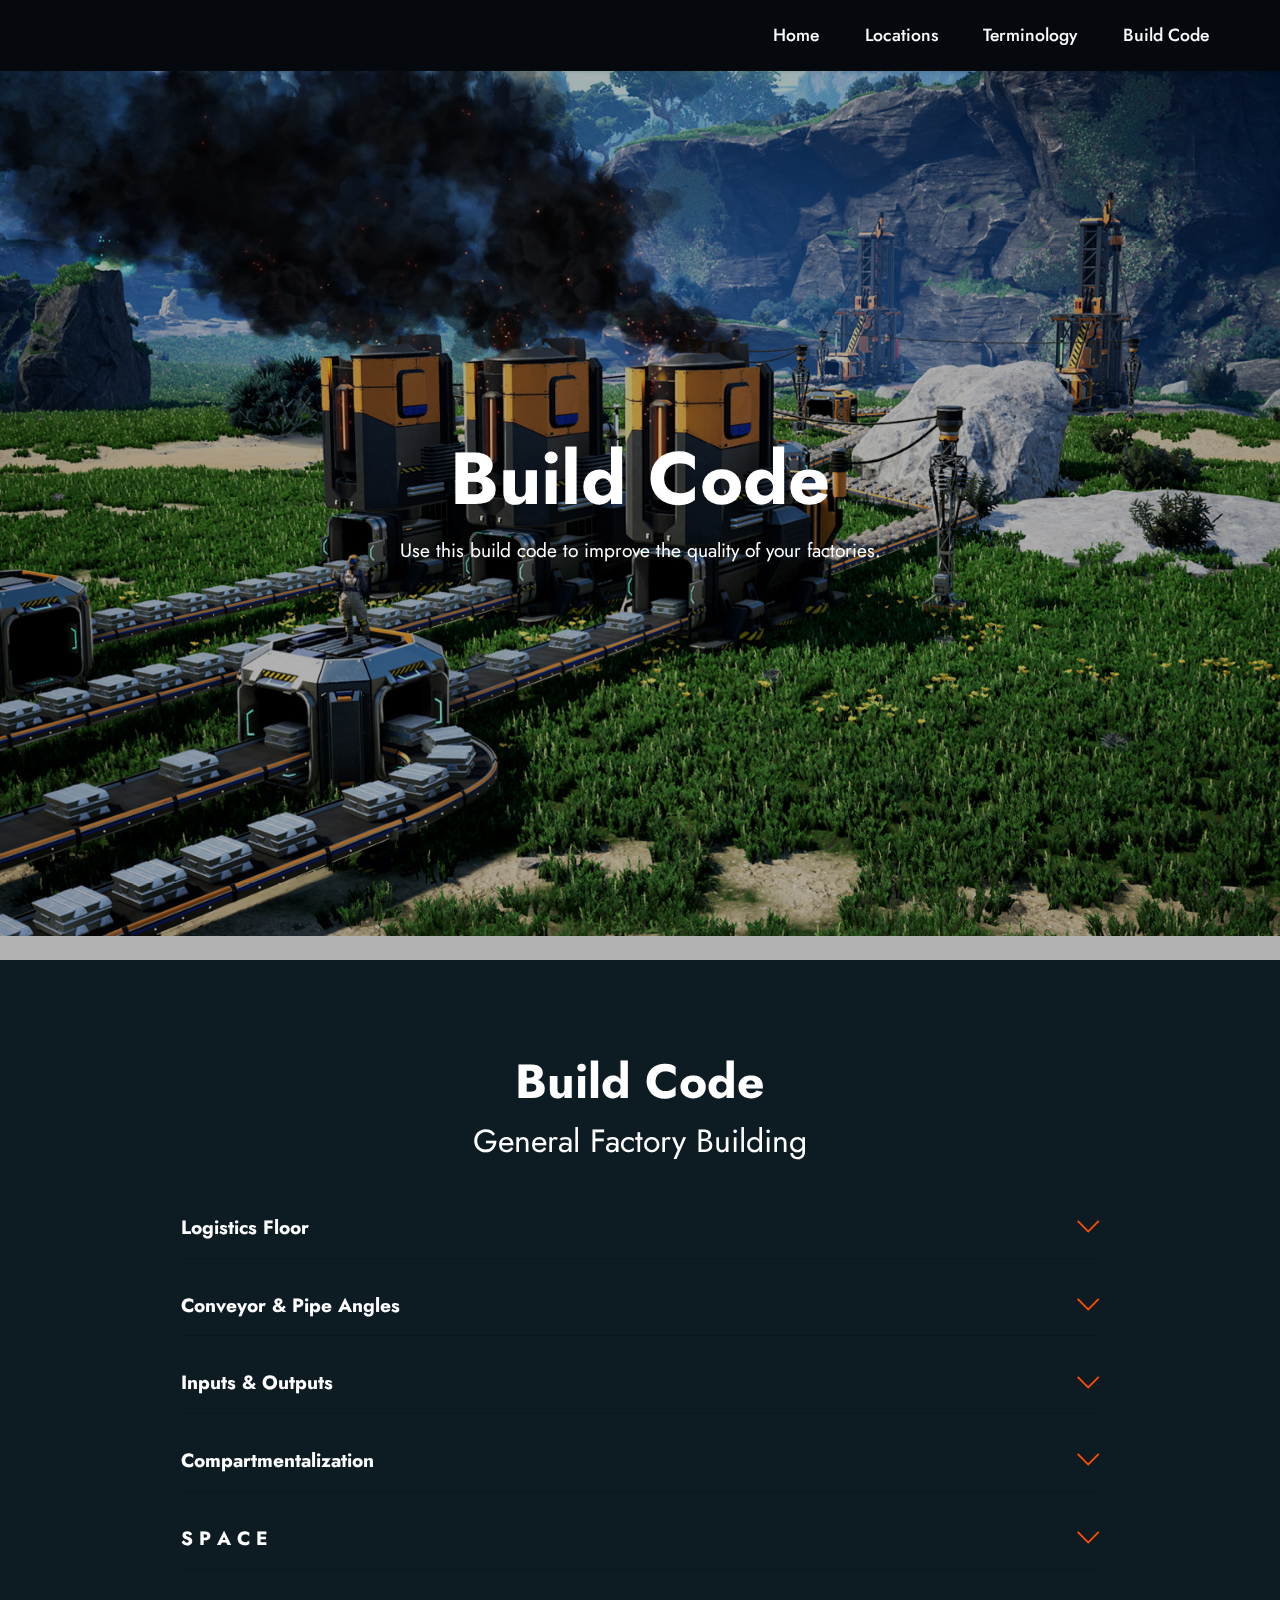
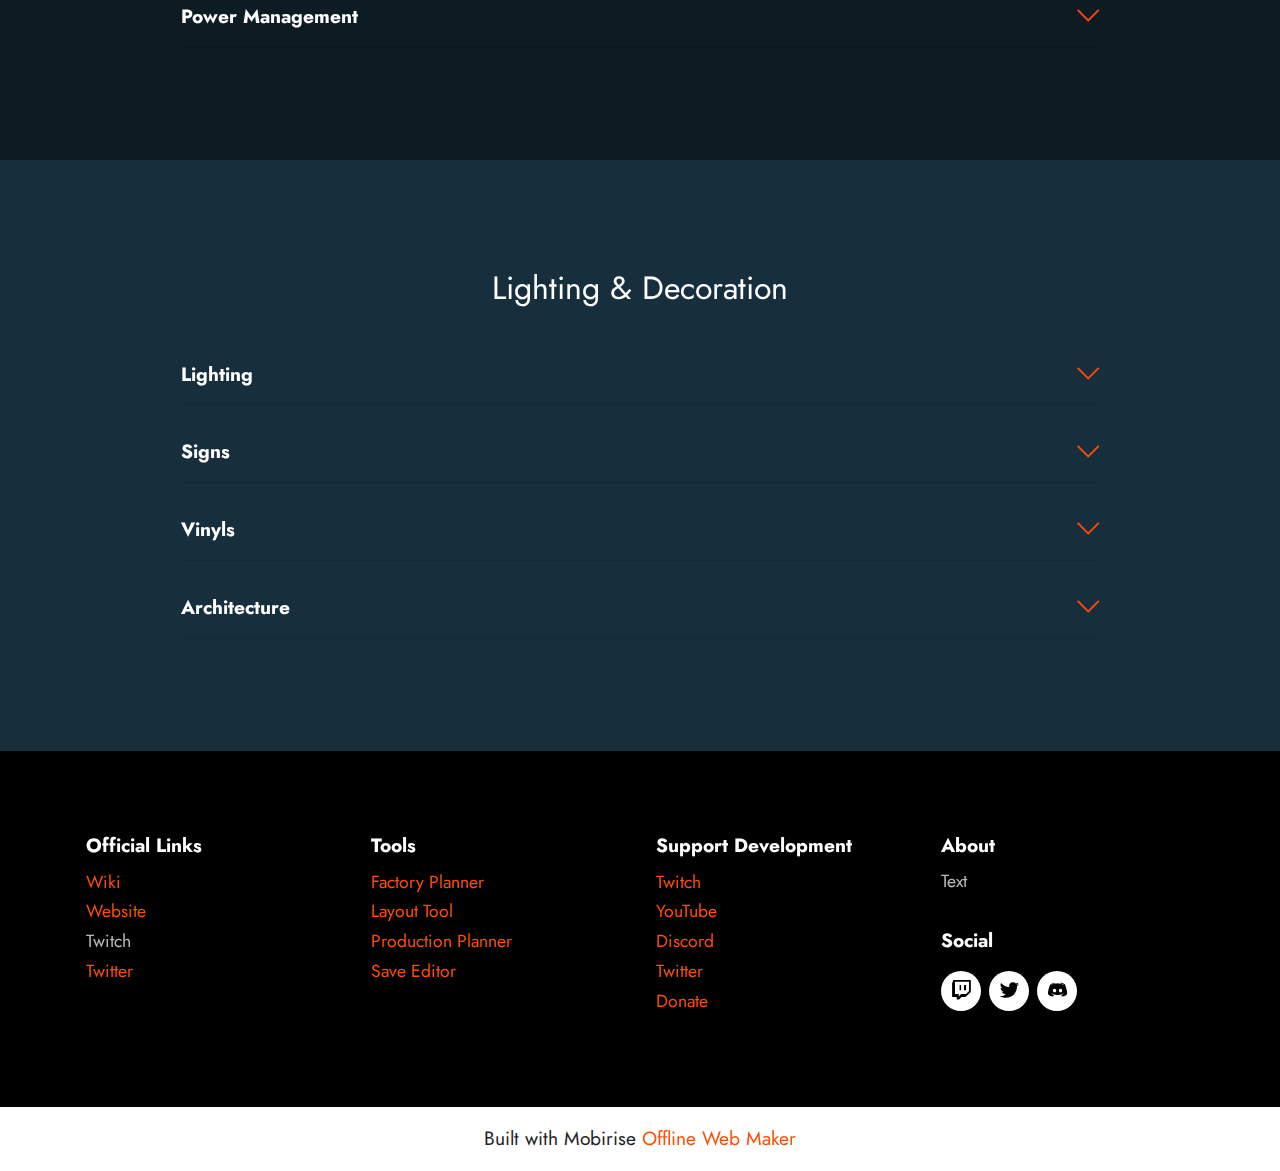
==== commit 662fca6f: "Content Update" ====
--- a/BuildCode.html
+++ b/BuildCode.html
@@ -20,6 +20,7 @@
   <link rel="stylesheet" href="assets/bootstrap/css/bootstrap.min.css">
   <link rel="stylesheet" href="assets/bootstrap/css/bootstrap-grid.min.css">
   <link rel="stylesheet" href="assets/bootstrap/css/bootstrap-reboot.min.css">
+  <link rel="stylesheet" href="assets/parallax/jarallax.css">
   <link rel="stylesheet" href="assets/dropdown/css/style.css">
   <link rel="stylesheet" href="assets/socicon/css/styles.css">
   <link rel="stylesheet" href="assets/theme/css/style.css">
@@ -62,12 +63,12 @@
     </nav>
 </section>
 
-<section data-bs-version="5.1" class="header18 cid-t9wTe520Ek mbr-fullscreen" id="header18-n">
-
-    
-
-    
-    
+<section data-bs-version="5.1" class="header18 cid-t9wTe520Ek mbr-fullscreen mbr-parallax-background" id="header18-n">
+
+    
+
+    
+    <div class="mbr-overlay" style="opacity: 0.3; background-color: rgb(0, 0, 0);"></div>
 
     <div class="align-center container">
         <div class="row justify-content-center">
@@ -75,7 +76,7 @@
                 <h1 class="mbr-section-title mbr-fonts-style mbr-white mb-3 display-1"><strong>Build Code</strong></h1>
                 
                 <p class="mbr-text mbr-fonts-style mbr-white display-7">
-                    Below is the build code archive. Explore at your own risk.</p>
+                    Use this build code to improve the quality of your factories.</p>
                 
             </div>
         </div>
@@ -93,58 +94,158 @@
             <div class="col-12 col-md-10">
                 <div class="mbr-section-head align-center mb-4">
                     <h3 class="mbr-section-title mb-0 mbr-fonts-style display-2"><strong>Build Code</strong></h3>
-                    
-                </div>
-                <div id="bootstrap-accordion_7" class="panel-group accordionStyles accordion" role="tablist" aria-multiselectable="true">
-                    <div class="card mb-3">
-                        <div class="card-header" role="tab" id="headingOne">
-                            <a role="button" class="panel-title collapsed" data-toggle="collapse" data-bs-toggle="collapse" data-core="" href="#collapse1_7" aria-expanded="false" aria-controls="collapse1">
+                    <h4 class="mbr-section-subtitle mb-0 mt-2 mbr-fonts-style display-5">
+                       General Factory Building</h4>
+                </div>
+                <div id="bootstrap-accordion_10" class="panel-group accordionStyles accordion" role="tablist" aria-multiselectable="true">
+                    <div class="card mb-3">
+                        <div class="card-header" role="tab" id="headingOne">
+                            <a role="button" class="panel-title collapsed" data-toggle="collapse" data-bs-toggle="collapse" data-core="" href="#collapse1_10" aria-expanded="false" aria-controls="collapse1">
                                 <h6 class="panel-title-edit mbr-fonts-style mb-0 display-7"><strong>Logistics Floor</strong></h6>
                                 <span class="sign mbr-iconfont mbri-arrow-down"></span>
                             </a>
                         </div>
-                        <div id="collapse1_7" class="panel-collapse noScroll collapse" role="tabpanel" aria-labelledby="headingOne" data-parent="#accordion" data-bs-parent="#bootstrap-accordion_7">
-                            <div class="panel-body">
-                                <p class="mbr-fonts-style panel-text display-4">When building your factory, make sure you include a floor for logistics below the floor you're working on, or raise your machines 1 full foundation to allow your logistics to pass underneath. It makes everything a lot more clean<br></p>
-                            </div>
-                        </div>
-                    </div>
-                    <div class="card mb-3">
-                        <div class="card-header" role="tab" id="headingOne">
-                            <a role="button" class="panel-title collapsed" data-toggle="collapse" data-bs-toggle="collapse" data-core="" href="#collapse2_7" aria-expanded="false" aria-controls="collapse2">
-                                <h6 class="panel-title-edit mbr-fonts-style mb-0 display-7"><strong>Durability</strong></h6>
-                                <span class="sign mbr-iconfont mbri-arrow-down"></span>
-                            </a>
-                        </div>
-                        <div id="collapse2_7" class="panel-collapse noScroll collapse" role="tabpanel" aria-labelledby="headingOne" data-parent="#accordion" data-bs-parent="#bootstrap-accordion_7">
-                            <div class="panel-body">
-                                <p class="mbr-fonts-style panel-text display-4">If you take damage your armor loses durability. Loss of durability does not effect an armors protective qualities unless it falls to 0 durability, in which case it will no longer provide protection.<br><br>Armor can be repaired at the crafting station.</p>
-                            </div>
-                        </div>
-                    </div>
-                    <div class="card mb-3">
-                        <div class="card-header" role="tab" id="headingOne">
-                            <a role="button" class="panel-title collapsed" data-toggle="collapse" data-bs-toggle="collapse" data-core="" href="#collapse3_7" aria-expanded="false" aria-controls="collapse3">
-                                <h6 class="panel-title-edit mbr-fonts-style mb-0 display-7"><strong>Bonuses</strong></h6>
-                                <span class="sign mbr-iconfont mbri-arrow-down"></span>
-                            </a>
-                        </div>
-                        <div id="collapse3_7" class="panel-collapse noScroll collapse" role="tabpanel" aria-labelledby="headingOne" data-parent="#accordion" data-bs-parent="#bootstrap-accordion_7">
-                            <div class="panel-body">
-                                <p class="mbr-fonts-style panel-text display-4">Some armor pieces provide bonuses specific to the armor tier and armor piece (helmet, body armor). The known bonuses are:<br><br>- Stamina +25%<br>- HP +0.2/s<br>- Stamina +35%<br>- Stamina +40%<br>- Night Vision</p>
-                            </div>
-                        </div>
-                    </div>
-                    <div class="card mb-3">
-                        <div class="card-header" role="tab" id="headingOne">
-                            <a role="button" class="panel-title collapsed" data-toggle="collapse" data-bs-toggle="collapse" data-core="" href="#collapse4_7" aria-expanded="false" aria-controls="collapse4">
-                                <h6 class="panel-title-edit mbr-fonts-style mb-0 display-7"><strong>Tiers</strong></h6>
-                                <span class="sign mbr-iconfont mbri-arrow-down"></span>
-                            </a>
-                        </div>
-                        <div id="collapse4_7" class="panel-collapse noScroll collapse" role="tabpanel" aria-labelledby="headingOne" data-parent="#accordion" data-bs-parent="#bootstrap-accordion_7">
-                            <div class="panel-body">
-                                <p class="mbr-fonts-style panel-text display-4">There are 4 armor tiers in The Cycle: Frontier, increasing in protection and durability in conjunction with the armor rarity.<br><br>Common<br>Uncommon<br>Rare<br>Epic</p>
+                        <div id="collapse1_10" class="panel-collapse noScroll collapse" role="tabpanel" aria-labelledby="headingOne" data-parent="#accordion" data-bs-parent="#bootstrap-accordion_10">
+                            <div class="panel-body">
+                                <p class="mbr-fonts-style panel-text display-4">When building your factory, make sure you include a floor for logistics below the floor you're working on, or raise your machines 2 full foundations to allow your logistics to pass underneath. Always feed your factory inputs from above or below. This keeps the factory floor open, allowing you to walk around. Don't be afraid to use catwalks and walkways above the factory if you are limited on space.<br></p>
+                            </div>
+                        </div>
+                    </div>
+                    <div class="card mb-3">
+                        <div class="card-header" role="tab" id="headingOne">
+                            <a role="button" class="panel-title collapsed" data-toggle="collapse" data-bs-toggle="collapse" data-core="" href="#collapse2_10" aria-expanded="false" aria-controls="collapse2">
+                                <h6 class="panel-title-edit mbr-fonts-style mb-0 display-7"><strong>Conveyor &amp; Pipe Angles</strong></h6>
+                                <span class="sign mbr-iconfont mbri-arrow-down"></span>
+                            </a>
+                        </div>
+                        <div id="collapse2_10" class="panel-collapse noScroll collapse" role="tabpanel" aria-labelledby="headingOne" data-parent="#accordion" data-bs-parent="#bootstrap-accordion_10">
+                            <div class="panel-body">
+                                <p class="mbr-fonts-style panel-text display-4">Use supports for pipes and conveyors to create right angles. This is a design implementation you should never skip. Right angles for conveyors and pipes look clean, are easy to track, and just overall make your factory look more neat.</p>
+                            </div>
+                        </div>
+                    </div>
+                    <div class="card mb-3">
+                        <div class="card-header" role="tab" id="headingOne">
+                            <a role="button" class="panel-title collapsed" data-toggle="collapse" data-bs-toggle="collapse" data-core="" href="#collapse3_10" aria-expanded="false" aria-controls="collapse3">
+                                <h6 class="panel-title-edit mbr-fonts-style mb-0 display-7"><strong>Inputs &amp; Outputs</strong></h6>
+                                <span class="sign mbr-iconfont mbri-arrow-down"></span>
+                            </a>
+                        </div>
+                        <div id="collapse3_10" class="panel-collapse noScroll collapse" role="tabpanel" aria-labelledby="headingOne" data-parent="#accordion" data-bs-parent="#bootstrap-accordion_10">
+                            <div class="panel-body">
+                                <p class="mbr-fonts-style panel-text display-4">Always have a rough idea where your inputs and outputs for resources in your factory will be. This allows you to keep your logistics floor much more clean when planning them before production.</p>
+                            </div>
+                        </div>
+                    </div>
+                    <div class="card mb-3">
+                        <div class="card-header" role="tab" id="headingOne">
+                            <a role="button" class="panel-title collapsed" data-toggle="collapse" data-bs-toggle="collapse" data-core="" href="#collapse4_10" aria-expanded="false" aria-controls="collapse4">
+                                <h6 class="panel-title-edit mbr-fonts-style mb-0 display-7"><strong>Compartmentalization</strong></h6>
+                                <span class="sign mbr-iconfont mbri-arrow-down"></span>
+                            </a>
+                        </div>
+                        <div id="collapse4_10" class="panel-collapse noScroll collapse" role="tabpanel" aria-labelledby="headingOne" data-parent="#accordion" data-bs-parent="#bootstrap-accordion_10">
+                            <div class="panel-body">
+                                <p class="mbr-fonts-style panel-text display-4">Keep manufacturing areas in their own separate areas is a great way to keep the various resources in your designated location without your factory floor getting too crazy. Use walls, glass walls, railings, etc to separate your factory compartments.</p>
+                            </div>
+                        </div>
+                    </div>
+                    <div class="card mb-3">
+                        <div class="card-header" role="tab" id="headingOne">
+                            <a role="button" class="panel-title collapsed" data-toggle="collapse" data-bs-toggle="collapse" data-core="" href="#collapse5_10" aria-expanded="false" aria-controls="collapse5">
+                                <h6 class="panel-title-edit mbr-fonts-style mb-0 display-7"><strong>S P A C E</strong></h6>
+                                <span class="sign mbr-iconfont mbri-arrow-down"></span>
+                            </a>
+                        </div>
+                        <div id="collapse5_10" class="panel-collapse noScroll collapse" role="tabpanel" aria-labelledby="headingOne" data-parent="#accordion" data-bs-parent="#bootstrap-accordion_10">
+                            <div class="panel-body">
+                                <p class="mbr-fonts-style panel-text display-4">Always give yourself more space than you think you need when designing your factory. If it ends up as unused space, turn it into a fancy walkway or find another purpose for it. It is better to have a few foundations extra, then have to redesign your new structure.<br></p>
+                            </div>
+                        </div>
+                    </div>
+                    <div class="card mb-3">
+                        <div class="card-header" role="tab" id="headingOne">
+                            <a role="button" class="panel-title collapsed" data-toggle="collapse" data-bs-toggle="collapse" data-core="" href="#collapse6_10" aria-expanded="false" aria-controls="collapse6">
+                                <h6 class="panel-title-edit mbr-fonts-style mb-0 display-7"><strong>Power Management</strong></h6>
+                                <span class="sign mbr-iconfont mbri-arrow-down"></span>
+                            </a>
+                        </div>
+                        <div id="collapse6_10" class="panel-collapse noScroll collapse" role="tabpanel" aria-labelledby="headingOne" data-parent="#accordion" data-bs-parent="#bootstrap-accordion_10">
+                            <div class="panel-body">
+                                <p class="mbr-fonts-style panel-text display-4">It is best to keep each factory on its own power grid. You can do this by adding switches outside each building, or creating a central hub with a control floor that has access to all circuits.&nbsp;</p>
+                            </div>
+                        </div>
+                    </div>
+                </div>
+            </div>
+        </div>
+    </div>
+</section>
+
+<section data-bs-version="5.1" class="content16 cid-tahRHYlIKa" id="content16-11">
+
+    
+
+    
+    
+    <div class="container">
+        <div class="row justify-content-center">
+            <div class="col-12 col-md-10">
+                <div class="mbr-section-head align-center mb-4">
+                    
+                    <h4 class="mbr-section-subtitle mb-0 mt-2 mbr-fonts-style display-5">
+                       Lighting &amp; Decoration</h4>
+                </div>
+                <div id="bootstrap-accordion_12" class="panel-group accordionStyles accordion" role="tablist" aria-multiselectable="true">
+                    <div class="card mb-3">
+                        <div class="card-header" role="tab" id="headingOne">
+                            <a role="button" class="panel-title collapsed" data-toggle="collapse" data-bs-toggle="collapse" data-core="" href="#collapse1_12" aria-expanded="false" aria-controls="collapse1">
+                                <h6 class="panel-title-edit mbr-fonts-style mb-0 display-7"><strong>Lighting</strong></h6>
+                                <span class="sign mbr-iconfont mbri-arrow-down"></span>
+                            </a>
+                        </div>
+                        <div id="collapse1_12" class="panel-collapse noScroll collapse" role="tabpanel" aria-labelledby="headingOne" data-parent="#accordion" data-bs-parent="#bootstrap-accordion_12">
+                            <div class="panel-body">
+                                <p class="mbr-fonts-style panel-text display-4">Lights are a great way to improve the look of your builds. You can even use beams to block off light directionally, giving you more control of exactly where you want your lights to shine.<br></p>
+                            </div>
+                        </div>
+                    </div>
+                    <div class="card mb-3">
+                        <div class="card-header" role="tab" id="headingOne">
+                            <a role="button" class="panel-title collapsed" data-toggle="collapse" data-bs-toggle="collapse" data-core="" href="#collapse2_12" aria-expanded="false" aria-controls="collapse2">
+                                <h6 class="panel-title-edit mbr-fonts-style mb-0 display-7"><strong>Signs</strong></h6>
+                                <span class="sign mbr-iconfont mbri-arrow-down"></span>
+                            </a>
+                        </div>
+                        <div id="collapse2_12" class="panel-collapse noScroll collapse" role="tabpanel" aria-labelledby="headingOne" data-parent="#accordion" data-bs-parent="#bootstrap-accordion_12">
+                            <div class="panel-body">
+                                <p class="mbr-fonts-style panel-text display-4">While signs are used as a tool to give direction, label items, etc., they can also be used as lighting. Place a sign and adjust its settings so it is a solid color. You can use signs in this configuration to create the effect of an LED strip, or a lit wall.</p>
+                            </div>
+                        </div>
+                    </div>
+                    <div class="card mb-3">
+                        <div class="card-header" role="tab" id="headingOne">
+                            <a role="button" class="panel-title collapsed" data-toggle="collapse" data-bs-toggle="collapse" data-core="" href="#collapse3_12" aria-expanded="false" aria-controls="collapse3">
+                                <h6 class="panel-title-edit mbr-fonts-style mb-0 display-7"><strong>Vinyls</strong></h6>
+                                <span class="sign mbr-iconfont mbri-arrow-down"></span>
+                            </a>
+                        </div>
+                        <div id="collapse3_12" class="panel-collapse noScroll collapse" role="tabpanel" aria-labelledby="headingOne" data-parent="#accordion" data-bs-parent="#bootstrap-accordion_12">
+                            <div class="panel-body">
+                                <p class="mbr-fonts-style panel-text display-4">Engineers often forget to add in extra details to their factory when it's all complete. Don't forget to add vinyls to really make your factory pop. It can serve as a direction or simply for decoration. They really add extra detail &amp; depth to your factory.</p>
+                            </div>
+                        </div>
+                    </div>
+                    <div class="card mb-3">
+                        <div class="card-header" role="tab" id="headingOne">
+                            <a role="button" class="panel-title collapsed" data-toggle="collapse" data-bs-toggle="collapse" data-core="" href="#collapse4_12" aria-expanded="false" aria-controls="collapse4">
+                                <h6 class="panel-title-edit mbr-fonts-style mb-0 display-7"><strong>Architecture</strong><br></h6>
+                                <span class="sign mbr-iconfont mbri-arrow-down"></span>
+                            </a>
+                        </div>
+                        <div id="collapse4_12" class="panel-collapse noScroll collapse" role="tabpanel" aria-labelledby="headingOne" data-parent="#accordion" data-bs-parent="#bootstrap-accordion_12">
+                            <div class="panel-body">
+                                <p class="mbr-fonts-style panel-text display-4">Don't be afraid to try different architectural styles. Use inspiration from anything, anywhere, and turn it into a factory. It will challenge you as an engineer and give you the opportunity to create some truly amazing builds. Sticking to one style can get boring.</p>
                             </div>
                         </div>
                     </div>
@@ -168,7 +269,7 @@
                 <h5 class="mbr-section-subtitle mbr-fonts-style mb-2 display-7">
                     <strong>Official Links</strong></h5>
                 <ul class="list mbr-fonts-style display-4">
-                    <li class="mbr-text item-wrap"><a href="https://satisfactory.fandom.com/wiki/Satisfactory_Wiki" class="text-primary" target="_blank">Wiki</a></li>
+                    <li class="mbr-text item-wrap"><a href="https://satisfactory.fandom.com/wiki/Satisfactory_Wiki" class="text-primary" target="_blank">Wiki</a></li><li class="mbr-text item-wrap"><a href="https://www.satisfactorygame.com/" class="text-primary" target="_blank">Website</a></li><li class="mbr-text item-wrap">Twitch</li><li class="mbr-text item-wrap"><a href="https://twitter.com/SatisfactoryAF" class="text-primary" target="_blank">Twitter</a></li>
                     <li class="mbr-text item-wrap"><br></li>
                 </ul>
             </div>
@@ -178,14 +279,14 @@
                 <ul class="list mbr-fonts-style display-4">
 
                     <li class="mbr-text item-wrap"><a href="https://satisfactory-calculator.com/en/planners/production" class="text-primary" target="_blank">Factory Planner</a></li>
-                    <li class="mbr-text item-wrap"><a href="https://autumnfallstudios.itch.io/salt" class="text-primary" target="_blank">Layout Tool</a></li><li class="mbr-text item-wrap"><a href="https://www.satisfactorytools.com/codex/items" class="text-primary" target="_blank">Production Planner</a></li>
+                    <li class="mbr-text item-wrap"><a href="https://autumnfallstudios.itch.io/salt" class="text-primary" target="_blank">Layout Tool</a></li><li class="mbr-text item-wrap"><a href="https://www.satisfactorytools.com/codex/items" class="text-primary" target="_blank">Production Planner</a></li><li class="mbr-text item-wrap"><a href="https://github.com/Goz3rr/SatisfactorySaveEditor" class="text-primary" target="_blank">Save Editor</a></li>
                 </ul>
             </div>
             <div class="col-12 col-md-6 col-lg-3">
                 <h5 class="mbr-section-subtitle mbr-fonts-style mb-2 display-7">
-                    <strong>Support</strong></h5>
+                    <strong>Support Development</strong></h5>
                 <ul class="list mbr-fonts-style display-4">
-                    <li class="mbr-text item-wrap"><a href="https://www.twitch.tv/doctorsoup143" class="text-primary" target="_blank">Twitch</a></li><li class="mbr-text item-wrap"><a href="https://www.youtube.com/channel/UC2LgikNXNwuHifq7XpQD4vA" class="text-primary" target="_blank">YouTube</a></li><li class="mbr-text item-wrap"><a href="https://discord.gg/Psx6kPr" class="text-primary" target="_blank">Discord</a></li><li class="mbr-text item-wrap">GitHub</li><li class="mbr-text item-wrap"><a href="https://streamlabs.com/doctorsoup1431/tip" class="text-primary" target="_blank">Donate</a></li>
+                    <li class="mbr-text item-wrap"><a href="https://www.twitch.tv/doctorsoup143" class="text-primary" target="_blank">Twitch</a></li><li class="mbr-text item-wrap"><a href="https://www.youtube.com/channel/UC2LgikNXNwuHifq7XpQD4vA" class="text-primary" target="_blank">YouTube</a></li><li class="mbr-text item-wrap"><a href="https://discord.gg/Psx6kPr" class="text-primary" target="_blank">Discord</a></li><li class="mbr-text item-wrap"><a href="https://twitter.com/DoctorSoup143" class="text-primary" target="_blank">Twitter</a></li><li class="mbr-text item-wrap"><a href="https://streamlabs.com/doctorsoup1431/tip" class="text-primary" target="_blank">Donate</a></li>
                 </ul>
             </div>
             <div class="col-12 col-md-6 col-lg-3">
@@ -199,18 +300,18 @@
                 </h5>
                 <div class="social-row display-7">
                     <div class="soc-item">
-                        <a href="https://twitter.com/mobirise" target="_blank">
-                            <span class="mbr-iconfont socicon socicon-facebook"></span>
+                        <a href="https://www.twitch.tv/doctorsoup143" target="_blank">
+                            <span class="mbr-iconfont socicon-twitch socicon"></span>
                         </a>
                     </div>
                     <div class="soc-item">
-                        <a href="https://twitter.com/mobirise" target="_blank">
-                            <span class="mbr-iconfont socicon socicon-twitter"></span>
+                        <a href="https://twitter.com/DoctorSoup143" target="_blank">
+                            <span class="mbr-iconfont socicon-twitter socicon"></span>
                         </a>
                     </div>
                     <div class="soc-item">
-                        <a href="https://twitter.com/mobirise" target="_blank">
-                            <span class="mbr-iconfont socicon socicon-instagram"></span>
+                        <a href="https://discord.com/invite/Psx6kPr" target="_blank">
+                            <span class="mbr-iconfont socicon-discord socicon"></span>
                         </a>
                     </div>
                     
@@ -219,7 +320,7 @@
             
         </div>
     </div>
-</section><section class="display-7" style="padding: 0;align-items: center;justify-content: center;flex-wrap: wrap;    align-content: center;display: flex;position: relative;height: 4rem;"><a href="https://mobiri.se/2773091" style="flex: 1 1;height: 4rem;position: absolute;width: 100%;z-index: 1;"><img alt="" style="height: 4rem;" src="[data-uri]"></a><p style="margin: 0;text-align: center;" class="display-7">Built with Mobirise &#8204;</p><a style="z-index:1" href="https://mobirise.com/web-page-maker.html">Free Web Page Maker</a></section><script src="assets/bootstrap/js/bootstrap.bundle.min.js"></script>  <script src="assets/smoothscroll/smooth-scroll.js"></script>  <script src="assets/ytplayer/index.js"></script>  <script src="assets/dropdown/js/navbar-dropdown.js"></script>  <script src="assets/mbr-switch-arrow/mbr-switch-arrow.js"></script>  <script src="assets/theme/js/script.js"></script>  
+</section><section class="display-7" style="padding: 0;align-items: center;justify-content: center;flex-wrap: wrap;    align-content: center;display: flex;position: relative;height: 4rem;"><a href="https://mobiri.se/2773091" style="flex: 1 1;height: 4rem;position: absolute;width: 100%;z-index: 1;"><img alt="" style="height: 4rem;" src="[data-uri]"></a><p style="margin: 0;text-align: center;" class="display-7">Built with Mobirise &#8204;</p><a style="z-index:1" href="https://mobirise.com/offline-website-builder.html">Offline Web Maker</a></section><script src="assets/bootstrap/js/bootstrap.bundle.min.js"></script>  <script src="assets/parallax/jarallax.js"></script>  <script src="assets/smoothscroll/smooth-scroll.js"></script>  <script src="assets/ytplayer/index.js"></script>  <script src="assets/dropdown/js/navbar-dropdown.js"></script>  <script src="assets/mbr-switch-arrow/mbr-switch-arrow.js"></script>  <script src="assets/theme/js/script.js"></script>  
   
   
  <div id="scrollToTop" class="scrollToTop mbr-arrow-up"><a style="text-align: center;"><i class="mbr-arrow-up-icon mbr-arrow-up-icon-cm cm-icon cm-icon-smallarrow-up"></i></a></div>
--- a/assets/parallax/jarallax.css
+++ b/assets/parallax/jarallax.css
@@ -0,0 +1,15 @@
+.jarallax {
+    position: relative;
+    z-index: 0;
+}
+.jarallax > .jarallax-img {
+    position: absolute;
+    object-fit: cover;
+    /* support for plugin https://github.com/bfred-it/object-fit-images */
+    font-family: 'object-fit: cover;';
+    top: 0;
+    left: 0;
+    width: 100%;
+    height: 100%;
+    z-index: -1;
+}--- a/assets/mobirise/css/mbr-additional.css
+++ b/assets/mobirise/css/mbr-additional.css
@@ -1035,7 +1035,7 @@
   }
 }
 .cid-t8MXRlyESp {
-  background-image: url("../../../assets/images/satisfactory.webp");
+  background-image: url("../../../assets/images/update-4-screenshots-6.jpg");
 }
 .cid-t8MXRlyESp .mbr-fallback-image.disabled {
   display: none;
@@ -1625,7 +1625,7 @@
   }
 }
 .cid-t9wTe520Ek {
-  background-image: linear-gradient(135deg, #ff4d01 10%, #2b5771 100%) !important;
+  background-image: url("../../../assets/images/productionline.jpg");
 }
 .cid-t9wTe520Ek .mbr-fallback-image.disabled {
   display: none;
@@ -1642,7 +1642,7 @@
 .cid-ta5K9PEhKd {
   padding-top: 6rem;
   padding-bottom: 6rem;
-  background-color: #172e3c;
+  background-color: #0d1b23;
 }
 .cid-ta5K9PEhKd .mbr-fallback-image.disabled {
   display: none;
@@ -1685,6 +1685,60 @@
   color: #ffffff;
 }
 .cid-ta5K9PEhKd .panel-text {
+  color: #ffffff;
+}
+.cid-ta5K9PEhKd H4 {
+  color: #ffffff;
+}
+.cid-tahRHYlIKa {
+  padding-top: 6rem;
+  padding-bottom: 6rem;
+  background-color: #172e3c;
+}
+.cid-tahRHYlIKa .mbr-fallback-image.disabled {
+  display: none;
+}
+.cid-tahRHYlIKa .mbr-fallback-image {
+  display: block;
+  background-size: cover;
+  background-position: center center;
+  width: 100%;
+  height: 100%;
+  position: absolute;
+  top: 0;
+}
+.cid-tahRHYlIKa .mbr-iconfont {
+  font-size: 1.4rem !important;
+  font-family: 'Moririse2' !important;
+  color: #ff4d01;
+  margin-left: 1rem;
+}
+.cid-tahRHYlIKa .panel-group {
+  border: none;
+}
+.cid-tahRHYlIKa .panel-title {
+  display: flex;
+  align-items: center;
+  justify-content: space-between;
+}
+.cid-tahRHYlIKa .panel-body,
+.cid-tahRHYlIKa .card-header {
+  padding: 1rem 0;
+}
+.cid-tahRHYlIKa .panel-title-edit {
+  color: #ffffff;
+}
+.cid-tahRHYlIKa .card .card-header {
+  background-color: transparent;
+  margin-bottom: 0;
+}
+.cid-tahRHYlIKa H3 {
+  color: #ffffff;
+}
+.cid-tahRHYlIKa .panel-text {
+  color: #ffffff;
+}
+.cid-tahRHYlIKa H4 {
   color: #ffffff;
 }
 .cid-ta5OCUYqRq {
@@ -2586,10 +2640,49 @@
     left: -1rem;
   }
 }
+.cid-tahUaEBqmc {
+  background-image: url("../../../assets/images/update-4-screenshots-14.jpg");
+}
+.cid-tahUaEBqmc .mbr-fallback-image.disabled {
+  display: none;
+}
+.cid-tahUaEBqmc .mbr-fallback-image {
+  display: block;
+  background-size: cover;
+  background-position: center center;
+  width: 100%;
+  height: 100%;
+  position: absolute;
+  top: 0;
+}
+.cid-tahUaEBqmc .social-row .soc-item {
+  display: inline-block;
+  text-align: center;
+  margin-bottom: 1rem;
+  margin-right: .7rem;
+}
+.cid-tahUaEBqmc .social-row .soc-item .mbr-iconfont {
+  font-size: 32px;
+  border-radius: 50%;
+  padding: 0.6rem;
+  border: 2px solid #ffffff;
+  transition: all 0.3s;
+  color: #ffffff;
+}
+.cid-tahUaEBqmc .social-row .soc-item .mbr-iconfont:hover {
+  background-color: #ffffff;
+  color: #000000;
+}
+.cid-tahUaEBqmc .mbr-section-subtitle {
+  color: #ffffff;
+}
+.cid-tahUaEBqmc .mbr-section-title {
+  color: #ffffff;
+}
 .cid-ta61CNd1R8 {
   padding-top: 6rem;
   padding-bottom: 6rem;
-  background-color: #172e3c;
+  background-color: #0d1b23;
 }
 .cid-ta61CNd1R8 .mbr-fallback-image.disabled {
   display: none;
--- a/assets/mobirise/css/mbr-additional.css
+++ b/assets/mobirise/css/mbr-additional.css
@@ -1035,7 +1035,7 @@
   }
 }
 .cid-t8MXRlyESp {
-  background-image: url("../../../assets/images/satisfactory.webp");
+  background-image: url("../../../assets/images/update-4-screenshots-6.jpg");
 }
 .cid-t8MXRlyESp .mbr-fallback-image.disabled {
   display: none;
@@ -1625,7 +1625,7 @@
   }
 }
 .cid-t9wTe520Ek {
-  background-image: linear-gradient(135deg, #ff4d01 10%, #2b5771 100%) !important;
+  background-image: url("../../../assets/images/productionline.jpg");
 }
 .cid-t9wTe520Ek .mbr-fallback-image.disabled {
   display: none;
@@ -1642,7 +1642,7 @@
 .cid-ta5K9PEhKd {
   padding-top: 6rem;
   padding-bottom: 6rem;
-  background-color: #172e3c;
+  background-color: #0d1b23;
 }
 .cid-ta5K9PEhKd .mbr-fallback-image.disabled {
   display: none;
@@ -1685,6 +1685,60 @@
   color: #ffffff;
 }
 .cid-ta5K9PEhKd .panel-text {
+  color: #ffffff;
+}
+.cid-ta5K9PEhKd H4 {
+  color: #ffffff;
+}
+.cid-tahRHYlIKa {
+  padding-top: 6rem;
+  padding-bottom: 6rem;
+  background-color: #172e3c;
+}
+.cid-tahRHYlIKa .mbr-fallback-image.disabled {
+  display: none;
+}
+.cid-tahRHYlIKa .mbr-fallback-image {
+  display: block;
+  background-size: cover;
+  background-position: center center;
+  width: 100%;
+  height: 100%;
+  position: absolute;
+  top: 0;
+}
+.cid-tahRHYlIKa .mbr-iconfont {
+  font-size: 1.4rem !important;
+  font-family: 'Moririse2' !important;
+  color: #ff4d01;
+  margin-left: 1rem;
+}
+.cid-tahRHYlIKa .panel-group {
+  border: none;
+}
+.cid-tahRHYlIKa .panel-title {
+  display: flex;
+  align-items: center;
+  justify-content: space-between;
+}
+.cid-tahRHYlIKa .panel-body,
+.cid-tahRHYlIKa .card-header {
+  padding: 1rem 0;
+}
+.cid-tahRHYlIKa .panel-title-edit {
+  color: #ffffff;
+}
+.cid-tahRHYlIKa .card .card-header {
+  background-color: transparent;
+  margin-bottom: 0;
+}
+.cid-tahRHYlIKa H3 {
+  color: #ffffff;
+}
+.cid-tahRHYlIKa .panel-text {
+  color: #ffffff;
+}
+.cid-tahRHYlIKa H4 {
   color: #ffffff;
 }
 .cid-ta5OCUYqRq {
@@ -2586,10 +2640,49 @@
     left: -1rem;
   }
 }
+.cid-tahUaEBqmc {
+  background-image: url("../../../assets/images/update-4-screenshots-14.jpg");
+}
+.cid-tahUaEBqmc .mbr-fallback-image.disabled {
+  display: none;
+}
+.cid-tahUaEBqmc .mbr-fallback-image {
+  display: block;
+  background-size: cover;
+  background-position: center center;
+  width: 100%;
+  height: 100%;
+  position: absolute;
+  top: 0;
+}
+.cid-tahUaEBqmc .social-row .soc-item {
+  display: inline-block;
+  text-align: center;
+  margin-bottom: 1rem;
+  margin-right: .7rem;
+}
+.cid-tahUaEBqmc .social-row .soc-item .mbr-iconfont {
+  font-size: 32px;
+  border-radius: 50%;
+  padding: 0.6rem;
+  border: 2px solid #ffffff;
+  transition: all 0.3s;
+  color: #ffffff;
+}
+.cid-tahUaEBqmc .social-row .soc-item .mbr-iconfont:hover {
+  background-color: #ffffff;
+  color: #000000;
+}
+.cid-tahUaEBqmc .mbr-section-subtitle {
+  color: #ffffff;
+}
+.cid-tahUaEBqmc .mbr-section-title {
+  color: #ffffff;
+}
 .cid-ta61CNd1R8 {
   padding-top: 6rem;
   padding-bottom: 6rem;
-  background-color: #172e3c;
+  background-color: #0d1b23;
 }
 .cid-ta61CNd1R8 .mbr-fallback-image.disabled {
   display: none;
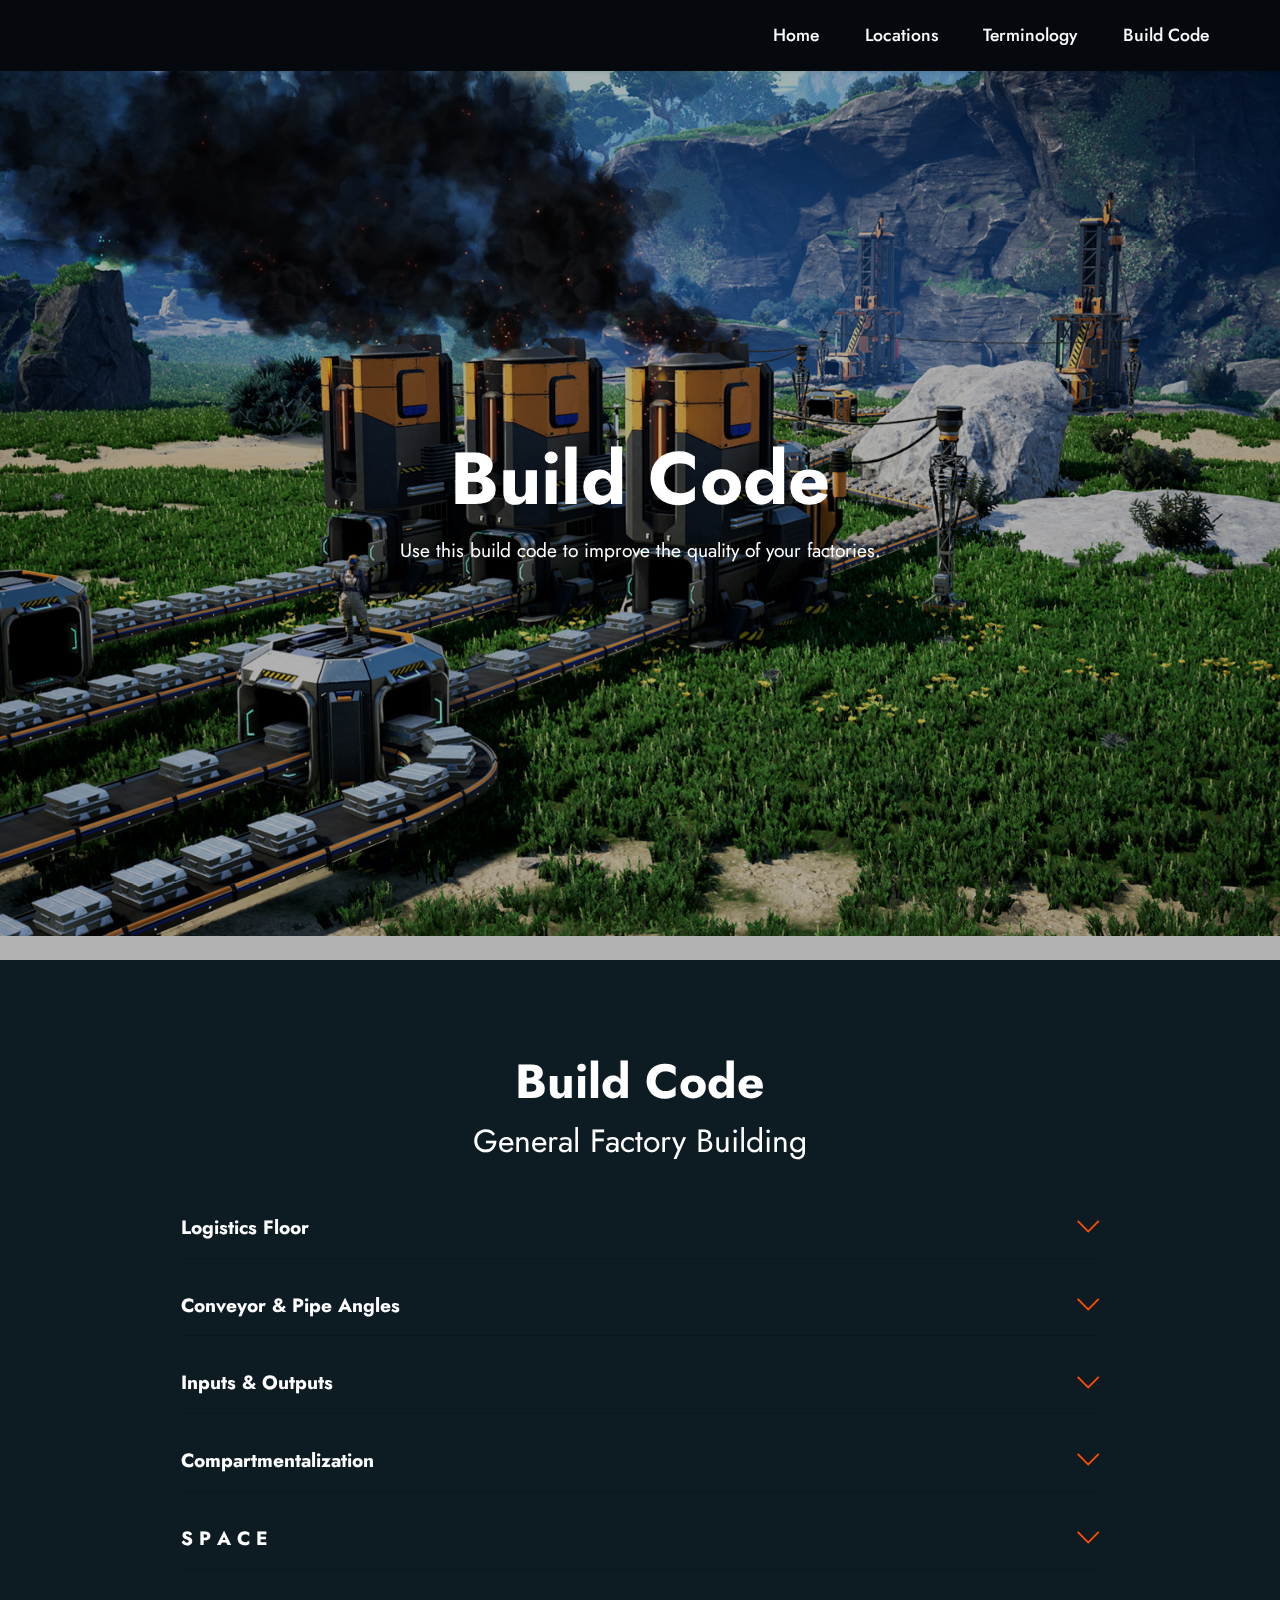
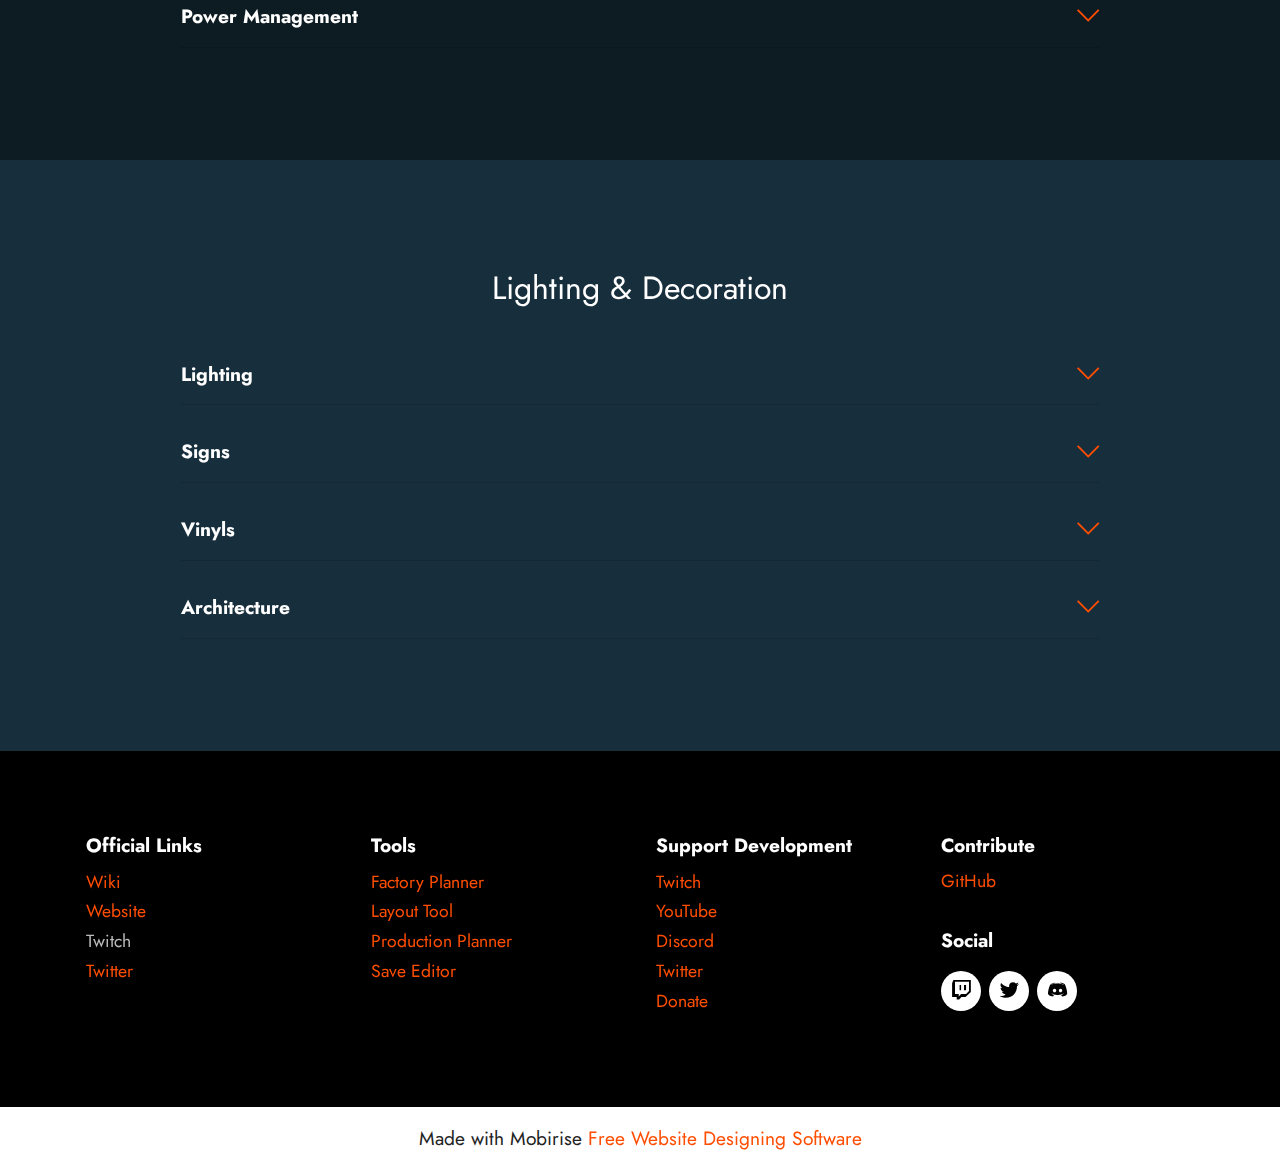
==== commit 37c81585: "Small Fix" ====
--- a/BuildCode.html
+++ b/BuildCode.html
@@ -97,15 +97,15 @@
                     <h4 class="mbr-section-subtitle mb-0 mt-2 mbr-fonts-style display-5">
                        General Factory Building</h4>
                 </div>
-                <div id="bootstrap-accordion_10" class="panel-group accordionStyles accordion" role="tablist" aria-multiselectable="true">
-                    <div class="card mb-3">
-                        <div class="card-header" role="tab" id="headingOne">
-                            <a role="button" class="panel-title collapsed" data-toggle="collapse" data-bs-toggle="collapse" data-core="" href="#collapse1_10" aria-expanded="false" aria-controls="collapse1">
+                <div id="bootstrap-accordion_7" class="panel-group accordionStyles accordion" role="tablist" aria-multiselectable="true">
+                    <div class="card mb-3">
+                        <div class="card-header" role="tab" id="headingOne">
+                            <a role="button" class="panel-title collapsed" data-toggle="collapse" data-bs-toggle="collapse" data-core="" href="#collapse1_7" aria-expanded="false" aria-controls="collapse1">
                                 <h6 class="panel-title-edit mbr-fonts-style mb-0 display-7"><strong>Logistics Floor</strong></h6>
                                 <span class="sign mbr-iconfont mbri-arrow-down"></span>
                             </a>
                         </div>
-                        <div id="collapse1_10" class="panel-collapse noScroll collapse" role="tabpanel" aria-labelledby="headingOne" data-parent="#accordion" data-bs-parent="#bootstrap-accordion_10">
+                        <div id="collapse1_7" class="panel-collapse noScroll collapse" role="tabpanel" aria-labelledby="headingOne" data-parent="#accordion" data-bs-parent="#bootstrap-accordion_7">
                             <div class="panel-body">
                                 <p class="mbr-fonts-style panel-text display-4">When building your factory, make sure you include a floor for logistics below the floor you're working on, or raise your machines 2 full foundations to allow your logistics to pass underneath. Always feed your factory inputs from above or below. This keeps the factory floor open, allowing you to walk around. Don't be afraid to use catwalks and walkways above the factory if you are limited on space.<br></p>
                             </div>
@@ -113,12 +113,12 @@
                     </div>
                     <div class="card mb-3">
                         <div class="card-header" role="tab" id="headingOne">
-                            <a role="button" class="panel-title collapsed" data-toggle="collapse" data-bs-toggle="collapse" data-core="" href="#collapse2_10" aria-expanded="false" aria-controls="collapse2">
+                            <a role="button" class="panel-title collapsed" data-toggle="collapse" data-bs-toggle="collapse" data-core="" href="#collapse2_7" aria-expanded="false" aria-controls="collapse2">
                                 <h6 class="panel-title-edit mbr-fonts-style mb-0 display-7"><strong>Conveyor &amp; Pipe Angles</strong></h6>
                                 <span class="sign mbr-iconfont mbri-arrow-down"></span>
                             </a>
                         </div>
-                        <div id="collapse2_10" class="panel-collapse noScroll collapse" role="tabpanel" aria-labelledby="headingOne" data-parent="#accordion" data-bs-parent="#bootstrap-accordion_10">
+                        <div id="collapse2_7" class="panel-collapse noScroll collapse" role="tabpanel" aria-labelledby="headingOne" data-parent="#accordion" data-bs-parent="#bootstrap-accordion_7">
                             <div class="panel-body">
                                 <p class="mbr-fonts-style panel-text display-4">Use supports for pipes and conveyors to create right angles. This is a design implementation you should never skip. Right angles for conveyors and pipes look clean, are easy to track, and just overall make your factory look more neat.</p>
                             </div>
@@ -126,12 +126,12 @@
                     </div>
                     <div class="card mb-3">
                         <div class="card-header" role="tab" id="headingOne">
-                            <a role="button" class="panel-title collapsed" data-toggle="collapse" data-bs-toggle="collapse" data-core="" href="#collapse3_10" aria-expanded="false" aria-controls="collapse3">
+                            <a role="button" class="panel-title collapsed" data-toggle="collapse" data-bs-toggle="collapse" data-core="" href="#collapse3_7" aria-expanded="false" aria-controls="collapse3">
                                 <h6 class="panel-title-edit mbr-fonts-style mb-0 display-7"><strong>Inputs &amp; Outputs</strong></h6>
                                 <span class="sign mbr-iconfont mbri-arrow-down"></span>
                             </a>
                         </div>
-                        <div id="collapse3_10" class="panel-collapse noScroll collapse" role="tabpanel" aria-labelledby="headingOne" data-parent="#accordion" data-bs-parent="#bootstrap-accordion_10">
+                        <div id="collapse3_7" class="panel-collapse noScroll collapse" role="tabpanel" aria-labelledby="headingOne" data-parent="#accordion" data-bs-parent="#bootstrap-accordion_7">
                             <div class="panel-body">
                                 <p class="mbr-fonts-style panel-text display-4">Always have a rough idea where your inputs and outputs for resources in your factory will be. This allows you to keep your logistics floor much more clean when planning them before production.</p>
                             </div>
@@ -139,12 +139,12 @@
                     </div>
                     <div class="card mb-3">
                         <div class="card-header" role="tab" id="headingOne">
-                            <a role="button" class="panel-title collapsed" data-toggle="collapse" data-bs-toggle="collapse" data-core="" href="#collapse4_10" aria-expanded="false" aria-controls="collapse4">
+                            <a role="button" class="panel-title collapsed" data-toggle="collapse" data-bs-toggle="collapse" data-core="" href="#collapse4_7" aria-expanded="false" aria-controls="collapse4">
                                 <h6 class="panel-title-edit mbr-fonts-style mb-0 display-7"><strong>Compartmentalization</strong></h6>
                                 <span class="sign mbr-iconfont mbri-arrow-down"></span>
                             </a>
                         </div>
-                        <div id="collapse4_10" class="panel-collapse noScroll collapse" role="tabpanel" aria-labelledby="headingOne" data-parent="#accordion" data-bs-parent="#bootstrap-accordion_10">
+                        <div id="collapse4_7" class="panel-collapse noScroll collapse" role="tabpanel" aria-labelledby="headingOne" data-parent="#accordion" data-bs-parent="#bootstrap-accordion_7">
                             <div class="panel-body">
                                 <p class="mbr-fonts-style panel-text display-4">Keep manufacturing areas in their own separate areas is a great way to keep the various resources in your designated location without your factory floor getting too crazy. Use walls, glass walls, railings, etc to separate your factory compartments.</p>
                             </div>
@@ -152,12 +152,12 @@
                     </div>
                     <div class="card mb-3">
                         <div class="card-header" role="tab" id="headingOne">
-                            <a role="button" class="panel-title collapsed" data-toggle="collapse" data-bs-toggle="collapse" data-core="" href="#collapse5_10" aria-expanded="false" aria-controls="collapse5">
+                            <a role="button" class="panel-title collapsed" data-toggle="collapse" data-bs-toggle="collapse" data-core="" href="#collapse5_7" aria-expanded="false" aria-controls="collapse5">
                                 <h6 class="panel-title-edit mbr-fonts-style mb-0 display-7"><strong>S P A C E</strong></h6>
                                 <span class="sign mbr-iconfont mbri-arrow-down"></span>
                             </a>
                         </div>
-                        <div id="collapse5_10" class="panel-collapse noScroll collapse" role="tabpanel" aria-labelledby="headingOne" data-parent="#accordion" data-bs-parent="#bootstrap-accordion_10">
+                        <div id="collapse5_7" class="panel-collapse noScroll collapse" role="tabpanel" aria-labelledby="headingOne" data-parent="#accordion" data-bs-parent="#bootstrap-accordion_7">
                             <div class="panel-body">
                                 <p class="mbr-fonts-style panel-text display-4">Always give yourself more space than you think you need when designing your factory. If it ends up as unused space, turn it into a fancy walkway or find another purpose for it. It is better to have a few foundations extra, then have to redesign your new structure.<br></p>
                             </div>
@@ -165,12 +165,12 @@
                     </div>
                     <div class="card mb-3">
                         <div class="card-header" role="tab" id="headingOne">
-                            <a role="button" class="panel-title collapsed" data-toggle="collapse" data-bs-toggle="collapse" data-core="" href="#collapse6_10" aria-expanded="false" aria-controls="collapse6">
+                            <a role="button" class="panel-title collapsed" data-toggle="collapse" data-bs-toggle="collapse" data-core="" href="#collapse6_7" aria-expanded="false" aria-controls="collapse6">
                                 <h6 class="panel-title-edit mbr-fonts-style mb-0 display-7"><strong>Power Management</strong></h6>
                                 <span class="sign mbr-iconfont mbri-arrow-down"></span>
                             </a>
                         </div>
-                        <div id="collapse6_10" class="panel-collapse noScroll collapse" role="tabpanel" aria-labelledby="headingOne" data-parent="#accordion" data-bs-parent="#bootstrap-accordion_10">
+                        <div id="collapse6_7" class="panel-collapse noScroll collapse" role="tabpanel" aria-labelledby="headingOne" data-parent="#accordion" data-bs-parent="#bootstrap-accordion_7">
                             <div class="panel-body">
                                 <p class="mbr-fonts-style panel-text display-4">It is best to keep each factory on its own power grid. You can do this by adding switches outside each building, or creating a central hub with a control floor that has access to all circuits.&nbsp;</p>
                             </div>
@@ -196,15 +196,15 @@
                     <h4 class="mbr-section-subtitle mb-0 mt-2 mbr-fonts-style display-5">
                        Lighting &amp; Decoration</h4>
                 </div>
-                <div id="bootstrap-accordion_12" class="panel-group accordionStyles accordion" role="tablist" aria-multiselectable="true">
-                    <div class="card mb-3">
-                        <div class="card-header" role="tab" id="headingOne">
-                            <a role="button" class="panel-title collapsed" data-toggle="collapse" data-bs-toggle="collapse" data-core="" href="#collapse1_12" aria-expanded="false" aria-controls="collapse1">
+                <div id="bootstrap-accordion_8" class="panel-group accordionStyles accordion" role="tablist" aria-multiselectable="true">
+                    <div class="card mb-3">
+                        <div class="card-header" role="tab" id="headingOne">
+                            <a role="button" class="panel-title collapsed" data-toggle="collapse" data-bs-toggle="collapse" data-core="" href="#collapse1_8" aria-expanded="false" aria-controls="collapse1">
                                 <h6 class="panel-title-edit mbr-fonts-style mb-0 display-7"><strong>Lighting</strong></h6>
                                 <span class="sign mbr-iconfont mbri-arrow-down"></span>
                             </a>
                         </div>
-                        <div id="collapse1_12" class="panel-collapse noScroll collapse" role="tabpanel" aria-labelledby="headingOne" data-parent="#accordion" data-bs-parent="#bootstrap-accordion_12">
+                        <div id="collapse1_8" class="panel-collapse noScroll collapse" role="tabpanel" aria-labelledby="headingOne" data-parent="#accordion" data-bs-parent="#bootstrap-accordion_8">
                             <div class="panel-body">
                                 <p class="mbr-fonts-style panel-text display-4">Lights are a great way to improve the look of your builds. You can even use beams to block off light directionally, giving you more control of exactly where you want your lights to shine.<br></p>
                             </div>
@@ -212,12 +212,12 @@
                     </div>
                     <div class="card mb-3">
                         <div class="card-header" role="tab" id="headingOne">
-                            <a role="button" class="panel-title collapsed" data-toggle="collapse" data-bs-toggle="collapse" data-core="" href="#collapse2_12" aria-expanded="false" aria-controls="collapse2">
+                            <a role="button" class="panel-title collapsed" data-toggle="collapse" data-bs-toggle="collapse" data-core="" href="#collapse2_8" aria-expanded="false" aria-controls="collapse2">
                                 <h6 class="panel-title-edit mbr-fonts-style mb-0 display-7"><strong>Signs</strong></h6>
                                 <span class="sign mbr-iconfont mbri-arrow-down"></span>
                             </a>
                         </div>
-                        <div id="collapse2_12" class="panel-collapse noScroll collapse" role="tabpanel" aria-labelledby="headingOne" data-parent="#accordion" data-bs-parent="#bootstrap-accordion_12">
+                        <div id="collapse2_8" class="panel-collapse noScroll collapse" role="tabpanel" aria-labelledby="headingOne" data-parent="#accordion" data-bs-parent="#bootstrap-accordion_8">
                             <div class="panel-body">
                                 <p class="mbr-fonts-style panel-text display-4">While signs are used as a tool to give direction, label items, etc., they can also be used as lighting. Place a sign and adjust its settings so it is a solid color. You can use signs in this configuration to create the effect of an LED strip, or a lit wall.</p>
                             </div>
@@ -225,12 +225,12 @@
                     </div>
                     <div class="card mb-3">
                         <div class="card-header" role="tab" id="headingOne">
-                            <a role="button" class="panel-title collapsed" data-toggle="collapse" data-bs-toggle="collapse" data-core="" href="#collapse3_12" aria-expanded="false" aria-controls="collapse3">
+                            <a role="button" class="panel-title collapsed" data-toggle="collapse" data-bs-toggle="collapse" data-core="" href="#collapse3_8" aria-expanded="false" aria-controls="collapse3">
                                 <h6 class="panel-title-edit mbr-fonts-style mb-0 display-7"><strong>Vinyls</strong></h6>
                                 <span class="sign mbr-iconfont mbri-arrow-down"></span>
                             </a>
                         </div>
-                        <div id="collapse3_12" class="panel-collapse noScroll collapse" role="tabpanel" aria-labelledby="headingOne" data-parent="#accordion" data-bs-parent="#bootstrap-accordion_12">
+                        <div id="collapse3_8" class="panel-collapse noScroll collapse" role="tabpanel" aria-labelledby="headingOne" data-parent="#accordion" data-bs-parent="#bootstrap-accordion_8">
                             <div class="panel-body">
                                 <p class="mbr-fonts-style panel-text display-4">Engineers often forget to add in extra details to their factory when it's all complete. Don't forget to add vinyls to really make your factory pop. It can serve as a direction or simply for decoration. They really add extra detail &amp; depth to your factory.</p>
                             </div>
@@ -238,12 +238,12 @@
                     </div>
                     <div class="card mb-3">
                         <div class="card-header" role="tab" id="headingOne">
-                            <a role="button" class="panel-title collapsed" data-toggle="collapse" data-bs-toggle="collapse" data-core="" href="#collapse4_12" aria-expanded="false" aria-controls="collapse4">
+                            <a role="button" class="panel-title collapsed" data-toggle="collapse" data-bs-toggle="collapse" data-core="" href="#collapse4_8" aria-expanded="false" aria-controls="collapse4">
                                 <h6 class="panel-title-edit mbr-fonts-style mb-0 display-7"><strong>Architecture</strong><br></h6>
                                 <span class="sign mbr-iconfont mbri-arrow-down"></span>
                             </a>
                         </div>
-                        <div id="collapse4_12" class="panel-collapse noScroll collapse" role="tabpanel" aria-labelledby="headingOne" data-parent="#accordion" data-bs-parent="#bootstrap-accordion_12">
+                        <div id="collapse4_8" class="panel-collapse noScroll collapse" role="tabpanel" aria-labelledby="headingOne" data-parent="#accordion" data-bs-parent="#bootstrap-accordion_8">
                             <div class="panel-body">
                                 <p class="mbr-fonts-style panel-text display-4">Don't be afraid to try different architectural styles. Use inspiration from anything, anywhere, and turn it into a factory. It will challenge you as an engineer and give you the opportunity to create some truly amazing builds. Sticking to one style can get boring.</p>
                             </div>
@@ -291,10 +291,9 @@
             </div>
             <div class="col-12 col-md-6 col-lg-3">
                 <h5 class="mbr-section-subtitle mbr-fonts-style mb-2 display-7">
-                    <strong>About</strong>
-                </h5>
+                    <strong>Contribute</strong></h5>
                 <p class="mbr-text mbr-fonts-style mb-4 display-4">
-                    Text</p>
+                    <a href="https://github.com/DoctorSoup143/Satisfactory-Site" class="text-primary" target="_blank">GitHub</a></p>
                 <h5 class="mbr-section-subtitle mbr-fonts-style mb-3 display-7">
                     <strong>Social</strong>
                 </h5>
@@ -320,7 +319,7 @@
             
         </div>
     </div>
-</section><section class="display-7" style="padding: 0;align-items: center;justify-content: center;flex-wrap: wrap;    align-content: center;display: flex;position: relative;height: 4rem;"><a href="https://mobiri.se/2773091" style="flex: 1 1;height: 4rem;position: absolute;width: 100%;z-index: 1;"><img alt="" style="height: 4rem;" src="[data-uri]"></a><p style="margin: 0;text-align: center;" class="display-7">Built with Mobirise &#8204;</p><a style="z-index:1" href="https://mobirise.com/offline-website-builder.html">Offline Web Maker</a></section><script src="assets/bootstrap/js/bootstrap.bundle.min.js"></script>  <script src="assets/parallax/jarallax.js"></script>  <script src="assets/smoothscroll/smooth-scroll.js"></script>  <script src="assets/ytplayer/index.js"></script>  <script src="assets/dropdown/js/navbar-dropdown.js"></script>  <script src="assets/mbr-switch-arrow/mbr-switch-arrow.js"></script>  <script src="assets/theme/js/script.js"></script>  
+</section><section class="display-7" style="padding: 0;align-items: center;justify-content: center;flex-wrap: wrap;    align-content: center;display: flex;position: relative;height: 4rem;"><a href="https://mobiri.se/2773091" style="flex: 1 1;height: 4rem;position: absolute;width: 100%;z-index: 1;"><img alt="" style="height: 4rem;" src="[data-uri]"></a><p style="margin: 0;text-align: center;" class="display-7">Made with Mobirise &#8204;</p><a style="z-index:1" href="https://mobirise.com/website-design-software.html">Free Website Designing Software</a></section><script src="assets/bootstrap/js/bootstrap.bundle.min.js"></script>  <script src="assets/parallax/jarallax.js"></script>  <script src="assets/smoothscroll/smooth-scroll.js"></script>  <script src="assets/ytplayer/index.js"></script>  <script src="assets/dropdown/js/navbar-dropdown.js"></script>  <script src="assets/mbr-switch-arrow/mbr-switch-arrow.js"></script>  <script src="assets/theme/js/script.js"></script>  
   
   
  <div id="scrollToTop" class="scrollToTop mbr-arrow-up"><a style="text-align: center;"><i class="mbr-arrow-up-icon mbr-arrow-up-icon-cm cm-icon cm-icon-smallarrow-up"></i></a></div>
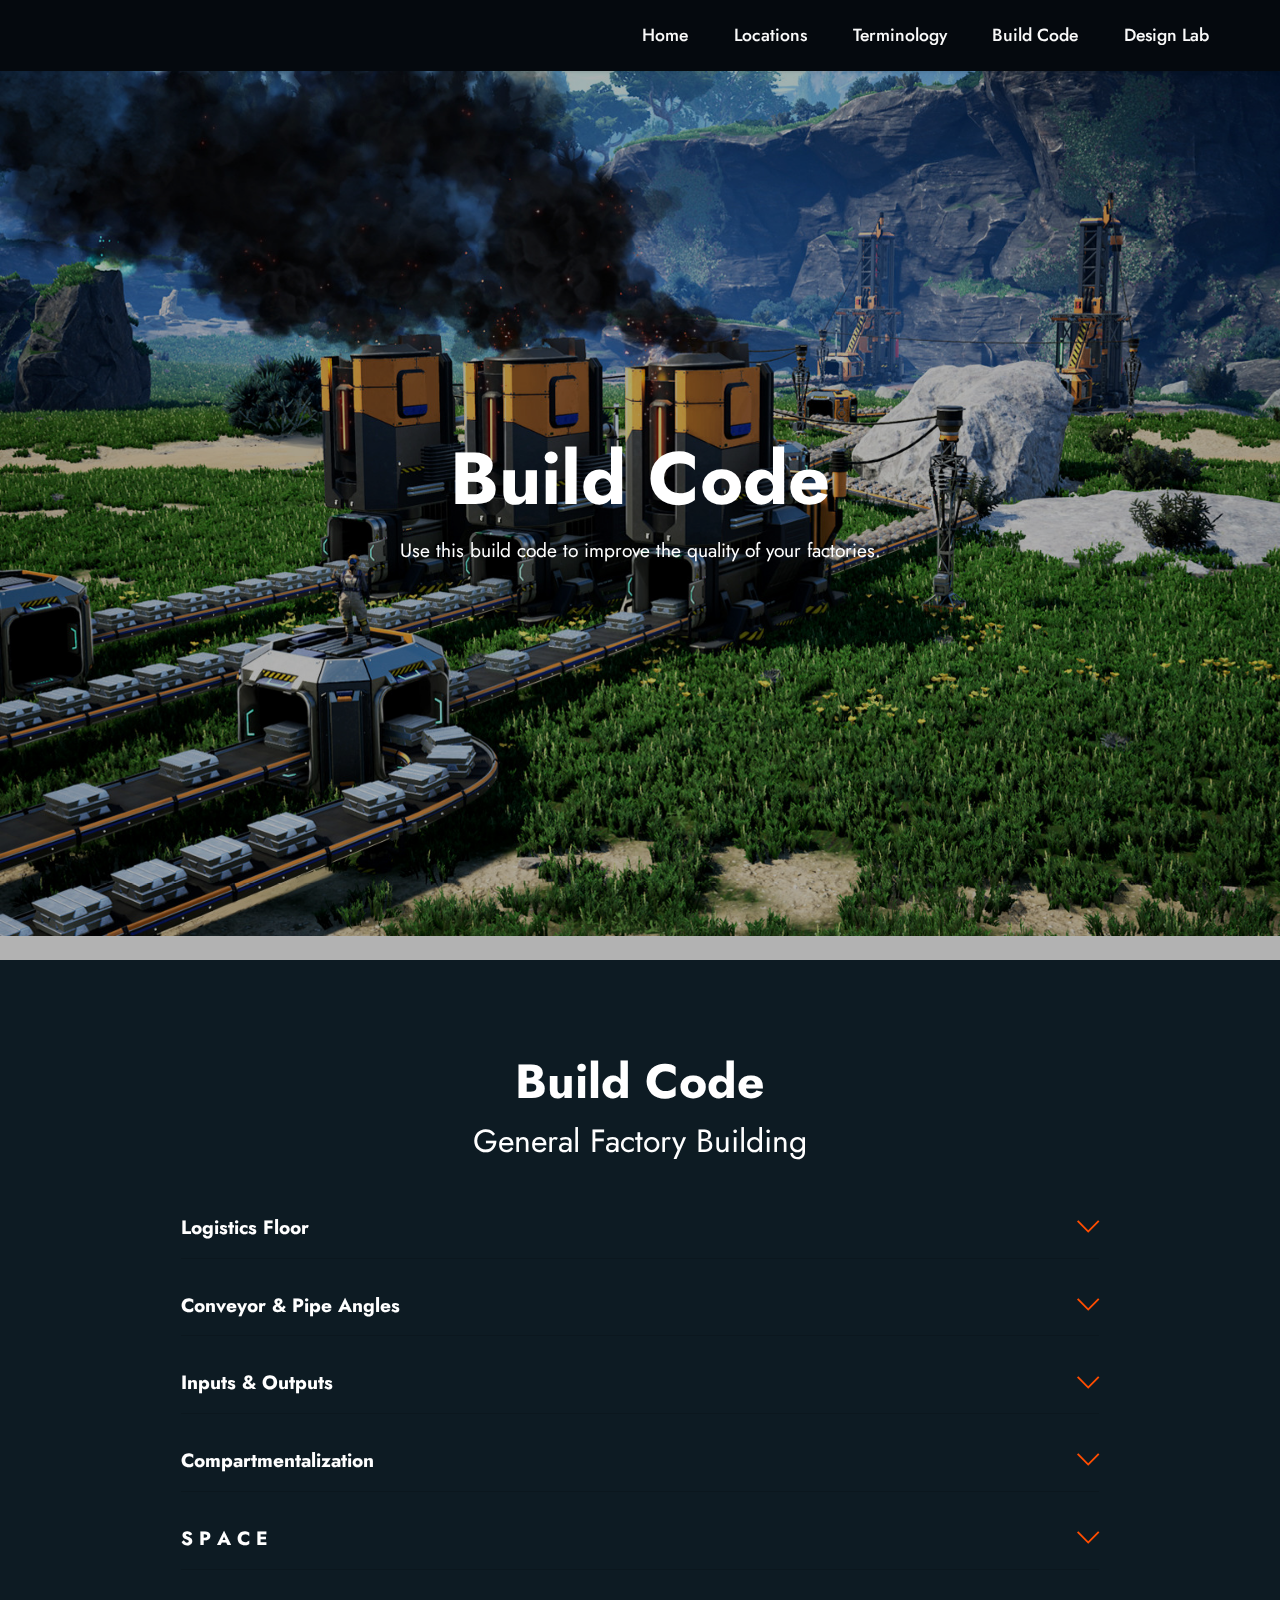
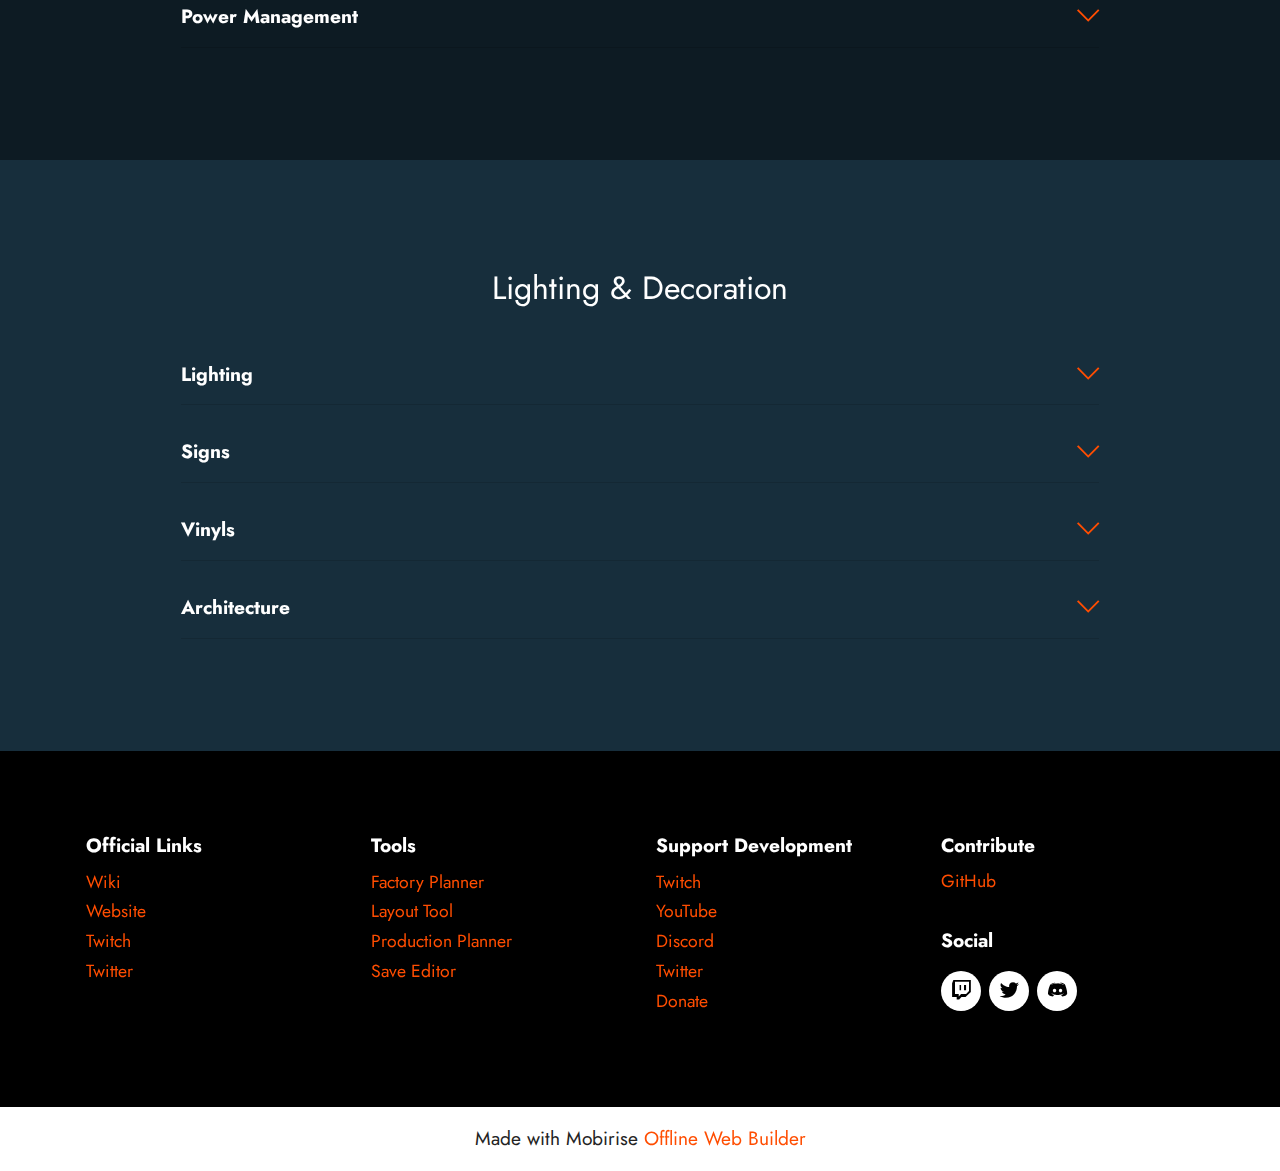
==== commit 64c0f157: "Added New Page" ====
--- a/BuildCode.html
+++ b/BuildCode.html
@@ -8,13 +8,13 @@
   <meta name="twitter:card" content="summary_large_image"/>
   <meta name="twitter:image:src" content="">
   <meta property="og:image" content="">
-  <meta name="twitter:title" content="Build Code | Satisfactory Squad">
+  <meta name="twitter:title" content="Build Code | Satisfactory Guide">
   <meta name="viewport" content="width=device-width, initial-scale=1, minimum-scale=1">
   <link rel="shortcut icon" href="assets/images/logo.png" type="image/x-icon">
-  <meta name="description" content="">
-  
-  
-  <title>Build Code | Satisfactory Squad</title>
+  <meta name="description" content="Some build code guidelines to help pioneers beautify their creations. FICSIT approved.">
+  
+  
+  <title>Build Code | Satisfactory Guide</title>
   <link rel="stylesheet" href="assets/web/assets/mobirise-icons2/mobirise2.css">
   <link rel="stylesheet" href="assets/web/assets/mobirise-icons/mobirise-icons.css">
   <link rel="stylesheet" href="assets/bootstrap/css/bootstrap.min.css">
@@ -55,7 +55,7 @@
                 <ul class="navbar-nav nav-dropdown nav-right navbar-nav-top-padding" data-app-modern-menu="true"><li class="nav-item"><a class="nav-link link text-white display-4" href="index.html">Home</a></li>
                     
                     <li class="nav-item"><a class="nav-link link text-white text-primary display-4" href="Locations.html">Locations</a>
-                    </li><li class="nav-item"><a class="nav-link link text-white text-primary display-4" href="Terms.html">Terminology</a></li><li class="nav-item"><a class="nav-link link text-white text-primary display-4" href="BuildCode.html">Build Code</a></li></ul>
+                    </li><li class="nav-item"><a class="nav-link link text-white text-primary display-4" href="Terms.html">Terminology</a></li><li class="nav-item"><a class="nav-link link text-white text-primary display-4" href="BuildCode.html">Build Code</a></li><li class="nav-item"><a class="nav-link link text-white text-primary display-4" href="Designs.html">Design Lab</a></li></ul>
                 
                 
             </div>
@@ -97,15 +97,15 @@
                     <h4 class="mbr-section-subtitle mb-0 mt-2 mbr-fonts-style display-5">
                        General Factory Building</h4>
                 </div>
-                <div id="bootstrap-accordion_7" class="panel-group accordionStyles accordion" role="tablist" aria-multiselectable="true">
-                    <div class="card mb-3">
-                        <div class="card-header" role="tab" id="headingOne">
-                            <a role="button" class="panel-title collapsed" data-toggle="collapse" data-bs-toggle="collapse" data-core="" href="#collapse1_7" aria-expanded="false" aria-controls="collapse1">
+                <div id="bootstrap-accordion_15" class="panel-group accordionStyles accordion" role="tablist" aria-multiselectable="true">
+                    <div class="card mb-3">
+                        <div class="card-header" role="tab" id="headingOne">
+                            <a role="button" class="panel-title collapsed" data-toggle="collapse" data-bs-toggle="collapse" data-core="" href="#collapse1_15" aria-expanded="false" aria-controls="collapse1">
                                 <h6 class="panel-title-edit mbr-fonts-style mb-0 display-7"><strong>Logistics Floor</strong></h6>
                                 <span class="sign mbr-iconfont mbri-arrow-down"></span>
                             </a>
                         </div>
-                        <div id="collapse1_7" class="panel-collapse noScroll collapse" role="tabpanel" aria-labelledby="headingOne" data-parent="#accordion" data-bs-parent="#bootstrap-accordion_7">
+                        <div id="collapse1_15" class="panel-collapse noScroll collapse" role="tabpanel" aria-labelledby="headingOne" data-parent="#accordion" data-bs-parent="#bootstrap-accordion_15">
                             <div class="panel-body">
                                 <p class="mbr-fonts-style panel-text display-4">When building your factory, make sure you include a floor for logistics below the floor you're working on, or raise your machines 2 full foundations to allow your logistics to pass underneath. Always feed your factory inputs from above or below. This keeps the factory floor open, allowing you to walk around. Don't be afraid to use catwalks and walkways above the factory if you are limited on space.<br></p>
                             </div>
@@ -113,12 +113,12 @@
                     </div>
                     <div class="card mb-3">
                         <div class="card-header" role="tab" id="headingOne">
-                            <a role="button" class="panel-title collapsed" data-toggle="collapse" data-bs-toggle="collapse" data-core="" href="#collapse2_7" aria-expanded="false" aria-controls="collapse2">
+                            <a role="button" class="panel-title collapsed" data-toggle="collapse" data-bs-toggle="collapse" data-core="" href="#collapse2_15" aria-expanded="false" aria-controls="collapse2">
                                 <h6 class="panel-title-edit mbr-fonts-style mb-0 display-7"><strong>Conveyor &amp; Pipe Angles</strong></h6>
                                 <span class="sign mbr-iconfont mbri-arrow-down"></span>
                             </a>
                         </div>
-                        <div id="collapse2_7" class="panel-collapse noScroll collapse" role="tabpanel" aria-labelledby="headingOne" data-parent="#accordion" data-bs-parent="#bootstrap-accordion_7">
+                        <div id="collapse2_15" class="panel-collapse noScroll collapse" role="tabpanel" aria-labelledby="headingOne" data-parent="#accordion" data-bs-parent="#bootstrap-accordion_15">
                             <div class="panel-body">
                                 <p class="mbr-fonts-style panel-text display-4">Use supports for pipes and conveyors to create right angles. This is a design implementation you should never skip. Right angles for conveyors and pipes look clean, are easy to track, and just overall make your factory look more neat.</p>
                             </div>
@@ -126,12 +126,12 @@
                     </div>
                     <div class="card mb-3">
                         <div class="card-header" role="tab" id="headingOne">
-                            <a role="button" class="panel-title collapsed" data-toggle="collapse" data-bs-toggle="collapse" data-core="" href="#collapse3_7" aria-expanded="false" aria-controls="collapse3">
+                            <a role="button" class="panel-title collapsed" data-toggle="collapse" data-bs-toggle="collapse" data-core="" href="#collapse3_15" aria-expanded="false" aria-controls="collapse3">
                                 <h6 class="panel-title-edit mbr-fonts-style mb-0 display-7"><strong>Inputs &amp; Outputs</strong></h6>
                                 <span class="sign mbr-iconfont mbri-arrow-down"></span>
                             </a>
                         </div>
-                        <div id="collapse3_7" class="panel-collapse noScroll collapse" role="tabpanel" aria-labelledby="headingOne" data-parent="#accordion" data-bs-parent="#bootstrap-accordion_7">
+                        <div id="collapse3_15" class="panel-collapse noScroll collapse" role="tabpanel" aria-labelledby="headingOne" data-parent="#accordion" data-bs-parent="#bootstrap-accordion_15">
                             <div class="panel-body">
                                 <p class="mbr-fonts-style panel-text display-4">Always have a rough idea where your inputs and outputs for resources in your factory will be. This allows you to keep your logistics floor much more clean when planning them before production.</p>
                             </div>
@@ -139,12 +139,12 @@
                     </div>
                     <div class="card mb-3">
                         <div class="card-header" role="tab" id="headingOne">
-                            <a role="button" class="panel-title collapsed" data-toggle="collapse" data-bs-toggle="collapse" data-core="" href="#collapse4_7" aria-expanded="false" aria-controls="collapse4">
+                            <a role="button" class="panel-title collapsed" data-toggle="collapse" data-bs-toggle="collapse" data-core="" href="#collapse4_15" aria-expanded="false" aria-controls="collapse4">
                                 <h6 class="panel-title-edit mbr-fonts-style mb-0 display-7"><strong>Compartmentalization</strong></h6>
                                 <span class="sign mbr-iconfont mbri-arrow-down"></span>
                             </a>
                         </div>
-                        <div id="collapse4_7" class="panel-collapse noScroll collapse" role="tabpanel" aria-labelledby="headingOne" data-parent="#accordion" data-bs-parent="#bootstrap-accordion_7">
+                        <div id="collapse4_15" class="panel-collapse noScroll collapse" role="tabpanel" aria-labelledby="headingOne" data-parent="#accordion" data-bs-parent="#bootstrap-accordion_15">
                             <div class="panel-body">
                                 <p class="mbr-fonts-style panel-text display-4">Keep manufacturing areas in their own separate areas is a great way to keep the various resources in your designated location without your factory floor getting too crazy. Use walls, glass walls, railings, etc to separate your factory compartments.</p>
                             </div>
@@ -152,12 +152,12 @@
                     </div>
                     <div class="card mb-3">
                         <div class="card-header" role="tab" id="headingOne">
-                            <a role="button" class="panel-title collapsed" data-toggle="collapse" data-bs-toggle="collapse" data-core="" href="#collapse5_7" aria-expanded="false" aria-controls="collapse5">
+                            <a role="button" class="panel-title collapsed" data-toggle="collapse" data-bs-toggle="collapse" data-core="" href="#collapse5_15" aria-expanded="false" aria-controls="collapse5">
                                 <h6 class="panel-title-edit mbr-fonts-style mb-0 display-7"><strong>S P A C E</strong></h6>
                                 <span class="sign mbr-iconfont mbri-arrow-down"></span>
                             </a>
                         </div>
-                        <div id="collapse5_7" class="panel-collapse noScroll collapse" role="tabpanel" aria-labelledby="headingOne" data-parent="#accordion" data-bs-parent="#bootstrap-accordion_7">
+                        <div id="collapse5_15" class="panel-collapse noScroll collapse" role="tabpanel" aria-labelledby="headingOne" data-parent="#accordion" data-bs-parent="#bootstrap-accordion_15">
                             <div class="panel-body">
                                 <p class="mbr-fonts-style panel-text display-4">Always give yourself more space than you think you need when designing your factory. If it ends up as unused space, turn it into a fancy walkway or find another purpose for it. It is better to have a few foundations extra, then have to redesign your new structure.<br></p>
                             </div>
@@ -165,12 +165,12 @@
                     </div>
                     <div class="card mb-3">
                         <div class="card-header" role="tab" id="headingOne">
-                            <a role="button" class="panel-title collapsed" data-toggle="collapse" data-bs-toggle="collapse" data-core="" href="#collapse6_7" aria-expanded="false" aria-controls="collapse6">
+                            <a role="button" class="panel-title collapsed" data-toggle="collapse" data-bs-toggle="collapse" data-core="" href="#collapse6_15" aria-expanded="false" aria-controls="collapse6">
                                 <h6 class="panel-title-edit mbr-fonts-style mb-0 display-7"><strong>Power Management</strong></h6>
                                 <span class="sign mbr-iconfont mbri-arrow-down"></span>
                             </a>
                         </div>
-                        <div id="collapse6_7" class="panel-collapse noScroll collapse" role="tabpanel" aria-labelledby="headingOne" data-parent="#accordion" data-bs-parent="#bootstrap-accordion_7">
+                        <div id="collapse6_15" class="panel-collapse noScroll collapse" role="tabpanel" aria-labelledby="headingOne" data-parent="#accordion" data-bs-parent="#bootstrap-accordion_15">
                             <div class="panel-body">
                                 <p class="mbr-fonts-style panel-text display-4">It is best to keep each factory on its own power grid. You can do this by adding switches outside each building, or creating a central hub with a control floor that has access to all circuits.&nbsp;</p>
                             </div>
@@ -196,15 +196,15 @@
                     <h4 class="mbr-section-subtitle mb-0 mt-2 mbr-fonts-style display-5">
                        Lighting &amp; Decoration</h4>
                 </div>
-                <div id="bootstrap-accordion_8" class="panel-group accordionStyles accordion" role="tablist" aria-multiselectable="true">
-                    <div class="card mb-3">
-                        <div class="card-header" role="tab" id="headingOne">
-                            <a role="button" class="panel-title collapsed" data-toggle="collapse" data-bs-toggle="collapse" data-core="" href="#collapse1_8" aria-expanded="false" aria-controls="collapse1">
+                <div id="bootstrap-accordion_16" class="panel-group accordionStyles accordion" role="tablist" aria-multiselectable="true">
+                    <div class="card mb-3">
+                        <div class="card-header" role="tab" id="headingOne">
+                            <a role="button" class="panel-title collapsed" data-toggle="collapse" data-bs-toggle="collapse" data-core="" href="#collapse1_16" aria-expanded="false" aria-controls="collapse1">
                                 <h6 class="panel-title-edit mbr-fonts-style mb-0 display-7"><strong>Lighting</strong></h6>
                                 <span class="sign mbr-iconfont mbri-arrow-down"></span>
                             </a>
                         </div>
-                        <div id="collapse1_8" class="panel-collapse noScroll collapse" role="tabpanel" aria-labelledby="headingOne" data-parent="#accordion" data-bs-parent="#bootstrap-accordion_8">
+                        <div id="collapse1_16" class="panel-collapse noScroll collapse" role="tabpanel" aria-labelledby="headingOne" data-parent="#accordion" data-bs-parent="#bootstrap-accordion_16">
                             <div class="panel-body">
                                 <p class="mbr-fonts-style panel-text display-4">Lights are a great way to improve the look of your builds. You can even use beams to block off light directionally, giving you more control of exactly where you want your lights to shine.<br></p>
                             </div>
@@ -212,12 +212,12 @@
                     </div>
                     <div class="card mb-3">
                         <div class="card-header" role="tab" id="headingOne">
-                            <a role="button" class="panel-title collapsed" data-toggle="collapse" data-bs-toggle="collapse" data-core="" href="#collapse2_8" aria-expanded="false" aria-controls="collapse2">
+                            <a role="button" class="panel-title collapsed" data-toggle="collapse" data-bs-toggle="collapse" data-core="" href="#collapse2_16" aria-expanded="false" aria-controls="collapse2">
                                 <h6 class="panel-title-edit mbr-fonts-style mb-0 display-7"><strong>Signs</strong></h6>
                                 <span class="sign mbr-iconfont mbri-arrow-down"></span>
                             </a>
                         </div>
-                        <div id="collapse2_8" class="panel-collapse noScroll collapse" role="tabpanel" aria-labelledby="headingOne" data-parent="#accordion" data-bs-parent="#bootstrap-accordion_8">
+                        <div id="collapse2_16" class="panel-collapse noScroll collapse" role="tabpanel" aria-labelledby="headingOne" data-parent="#accordion" data-bs-parent="#bootstrap-accordion_16">
                             <div class="panel-body">
                                 <p class="mbr-fonts-style panel-text display-4">While signs are used as a tool to give direction, label items, etc., they can also be used as lighting. Place a sign and adjust its settings so it is a solid color. You can use signs in this configuration to create the effect of an LED strip, or a lit wall.</p>
                             </div>
@@ -225,12 +225,12 @@
                     </div>
                     <div class="card mb-3">
                         <div class="card-header" role="tab" id="headingOne">
-                            <a role="button" class="panel-title collapsed" data-toggle="collapse" data-bs-toggle="collapse" data-core="" href="#collapse3_8" aria-expanded="false" aria-controls="collapse3">
+                            <a role="button" class="panel-title collapsed" data-toggle="collapse" data-bs-toggle="collapse" data-core="" href="#collapse3_16" aria-expanded="false" aria-controls="collapse3">
                                 <h6 class="panel-title-edit mbr-fonts-style mb-0 display-7"><strong>Vinyls</strong></h6>
                                 <span class="sign mbr-iconfont mbri-arrow-down"></span>
                             </a>
                         </div>
-                        <div id="collapse3_8" class="panel-collapse noScroll collapse" role="tabpanel" aria-labelledby="headingOne" data-parent="#accordion" data-bs-parent="#bootstrap-accordion_8">
+                        <div id="collapse3_16" class="panel-collapse noScroll collapse" role="tabpanel" aria-labelledby="headingOne" data-parent="#accordion" data-bs-parent="#bootstrap-accordion_16">
                             <div class="panel-body">
                                 <p class="mbr-fonts-style panel-text display-4">Engineers often forget to add in extra details to their factory when it's all complete. Don't forget to add vinyls to really make your factory pop. It can serve as a direction or simply for decoration. They really add extra detail &amp; depth to your factory.</p>
                             </div>
@@ -238,12 +238,12 @@
                     </div>
                     <div class="card mb-3">
                         <div class="card-header" role="tab" id="headingOne">
-                            <a role="button" class="panel-title collapsed" data-toggle="collapse" data-bs-toggle="collapse" data-core="" href="#collapse4_8" aria-expanded="false" aria-controls="collapse4">
+                            <a role="button" class="panel-title collapsed" data-toggle="collapse" data-bs-toggle="collapse" data-core="" href="#collapse4_16" aria-expanded="false" aria-controls="collapse4">
                                 <h6 class="panel-title-edit mbr-fonts-style mb-0 display-7"><strong>Architecture</strong><br></h6>
                                 <span class="sign mbr-iconfont mbri-arrow-down"></span>
                             </a>
                         </div>
-                        <div id="collapse4_8" class="panel-collapse noScroll collapse" role="tabpanel" aria-labelledby="headingOne" data-parent="#accordion" data-bs-parent="#bootstrap-accordion_8">
+                        <div id="collapse4_16" class="panel-collapse noScroll collapse" role="tabpanel" aria-labelledby="headingOne" data-parent="#accordion" data-bs-parent="#bootstrap-accordion_16">
                             <div class="panel-body">
                                 <p class="mbr-fonts-style panel-text display-4">Don't be afraid to try different architectural styles. Use inspiration from anything, anywhere, and turn it into a factory. It will challenge you as an engineer and give you the opportunity to create some truly amazing builds. Sticking to one style can get boring.</p>
                             </div>
@@ -269,7 +269,7 @@
                 <h5 class="mbr-section-subtitle mbr-fonts-style mb-2 display-7">
                     <strong>Official Links</strong></h5>
                 <ul class="list mbr-fonts-style display-4">
-                    <li class="mbr-text item-wrap"><a href="https://satisfactory.fandom.com/wiki/Satisfactory_Wiki" class="text-primary" target="_blank">Wiki</a></li><li class="mbr-text item-wrap"><a href="https://www.satisfactorygame.com/" class="text-primary" target="_blank">Website</a></li><li class="mbr-text item-wrap">Twitch</li><li class="mbr-text item-wrap"><a href="https://twitter.com/SatisfactoryAF" class="text-primary" target="_blank">Twitter</a></li>
+                    <li class="mbr-text item-wrap"><a href="https://satisfactory.fandom.com/wiki/Satisfactory_Wiki" class="text-primary" target="_blank">Wiki</a></li><li class="mbr-text item-wrap"><a href="https://www.satisfactorygame.com/" class="text-primary" target="_blank">Website</a></li><li class="mbr-text item-wrap"><a href="https://www.twitch.tv/coffeestainstudiosdevs" class="text-primary" target="_blank">Twitch</a></li><li class="mbr-text item-wrap"><a href="https://twitter.com/SatisfactoryAF" class="text-primary" target="_blank">Twitter</a></li>
                     <li class="mbr-text item-wrap"><br></li>
                 </ul>
             </div>
@@ -319,7 +319,7 @@
             
         </div>
     </div>
-</section><section class="display-7" style="padding: 0;align-items: center;justify-content: center;flex-wrap: wrap;    align-content: center;display: flex;position: relative;height: 4rem;"><a href="https://mobiri.se/2773091" style="flex: 1 1;height: 4rem;position: absolute;width: 100%;z-index: 1;"><img alt="" style="height: 4rem;" src="[data-uri]"></a><p style="margin: 0;text-align: center;" class="display-7">Made with Mobirise &#8204;</p><a style="z-index:1" href="https://mobirise.com/website-design-software.html">Free Website Designing Software</a></section><script src="assets/bootstrap/js/bootstrap.bundle.min.js"></script>  <script src="assets/parallax/jarallax.js"></script>  <script src="assets/smoothscroll/smooth-scroll.js"></script>  <script src="assets/ytplayer/index.js"></script>  <script src="assets/dropdown/js/navbar-dropdown.js"></script>  <script src="assets/mbr-switch-arrow/mbr-switch-arrow.js"></script>  <script src="assets/theme/js/script.js"></script>  
+</section><section class="display-7" style="padding: 0;align-items: center;justify-content: center;flex-wrap: wrap;    align-content: center;display: flex;position: relative;height: 4rem;"><a href="https://mobiri.se/2773091" style="flex: 1 1;height: 4rem;position: absolute;width: 100%;z-index: 1;"><img alt="" style="height: 4rem;" src="[data-uri]"></a><p style="margin: 0;text-align: center;" class="display-7">Made with Mobirise &#8204;</p><a style="z-index:1" href="https://mobirise.com/offline-website-builder.html">Offline Web Builder</a></section><script src="assets/bootstrap/js/bootstrap.bundle.min.js"></script>  <script src="assets/parallax/jarallax.js"></script>  <script src="assets/smoothscroll/smooth-scroll.js"></script>  <script src="assets/ytplayer/index.js"></script>  <script src="assets/dropdown/js/navbar-dropdown.js"></script>  <script src="assets/mbr-switch-arrow/mbr-switch-arrow.js"></script>  <script src="assets/theme/js/script.js"></script>  
   
   
  <div id="scrollToTop" class="scrollToTop mbr-arrow-up"><a style="text-align: center;"><i class="mbr-arrow-up-icon mbr-arrow-up-icon-cm cm-icon cm-icon-smallarrow-up"></i></a></div>
--- a/assets/mobirise/css/mbr-additional.css
+++ b/assets/mobirise/css/mbr-additional.css
@@ -2789,3 +2789,498 @@
 .cid-ta61CNx3tE .mbr-iconfont {
   color: black;
 }
+.cid-taiAokOKPD {
+  z-index: 1000;
+  width: 100%;
+  position: relative;
+  min-height: 60px;
+}
+.cid-taiAokOKPD nav.navbar {
+  position: fixed;
+}
+.cid-taiAokOKPD .dropdown-item:before {
+  font-family: Moririse2 !important;
+  content: "\e966";
+  display: inline-block;
+  width: 0;
+  position: absolute;
+  left: 1rem;
+  top: 0.5rem;
+  margin-right: 0.5rem;
+  line-height: 1;
+  font-size: inherit;
+  vertical-align: middle;
+  text-align: center;
+  overflow: hidden;
+  transform: scale(0, 1);
+  transition: all 0.25s ease-in-out;
+}
+.cid-taiAokOKPD .dropdown-menu {
+  padding: 0;
+  border-radius: 4px;
+  box-shadow: 0 1px 3px 0 rgba(0, 0, 0, 0.1);
+}
+.cid-taiAokOKPD .dropdown-item {
+  border-bottom: 1px solid #e6e6e6;
+}
+.cid-taiAokOKPD .dropdown-item:hover,
+.cid-taiAokOKPD .dropdown-item:focus {
+  background: #ff4d01 !important;
+  color: white !important;
+}
+.cid-taiAokOKPD .dropdown-item:hover span {
+  color: white;
+}
+.cid-taiAokOKPD .dropdown-item:first-child {
+  border-top-left-radius: 4px;
+  border-top-right-radius: 4px;
+}
+.cid-taiAokOKPD .dropdown-item:last-child {
+  border-bottom: none;
+  border-bottom-left-radius: 4px;
+  border-bottom-right-radius: 4px;
+}
+.cid-taiAokOKPD .nav-dropdown .link {
+  padding: 0 0.3em !important;
+  margin: 0.667em 1em !important;
+}
+.cid-taiAokOKPD .nav-dropdown .link.dropdown-toggle::after {
+  margin-left: 0.5rem;
+  margin-top: 0.2rem;
+}
+.cid-taiAokOKPD .nav-link {
+  position: relative;
+}
+.cid-taiAokOKPD .container {
+  display: flex;
+  margin: auto;
+}
+@media (min-width: 992px) {
+  .cid-taiAokOKPD .container {
+    flex-wrap: nowrap;
+  }
+}
+.cid-taiAokOKPD .iconfont-wrapper {
+  color: #000000 !important;
+  font-size: 1.5rem;
+  padding-right: 0.5rem;
+}
+.cid-taiAokOKPD .dropdown-menu,
+.cid-taiAokOKPD .navbar.opened {
+  background: #05090e !important;
+}
+.cid-taiAokOKPD .nav-item:focus,
+.cid-taiAokOKPD .nav-link:focus {
+  outline: none;
+}
+.cid-taiAokOKPD .dropdown .dropdown-menu .dropdown-item {
+  width: auto;
+  transition: all 0.25s ease-in-out;
+}
+.cid-taiAokOKPD .dropdown .dropdown-menu .dropdown-item::after {
+  right: 0.5rem;
+}
+.cid-taiAokOKPD .dropdown .dropdown-menu .dropdown-item .mbr-iconfont {
+  margin-right: 0.5rem;
+  vertical-align: sub;
+}
+.cid-taiAokOKPD .dropdown .dropdown-menu .dropdown-item .mbr-iconfont:before {
+  display: inline-block;
+  transform: scale(1, 1);
+  transition: all 0.25s ease-in-out;
+}
+.cid-taiAokOKPD .collapsed .dropdown-menu .dropdown-item:before {
+  display: none;
+}
+.cid-taiAokOKPD .collapsed .dropdown .dropdown-menu .dropdown-item {
+  padding: 0.235em 1.5em 0.235em 1.5em !important;
+  transition: none;
+  margin: 0 !important;
+}
+.cid-taiAokOKPD .navbar {
+  min-height: 70px;
+  transition: all 0.3s;
+  border-bottom: 1px solid transparent;
+  box-shadow: 0 1px 3px 0 rgba(0, 0, 0, 0.1);
+  background: #05090e;
+}
+.cid-taiAokOKPD .navbar.opened {
+  transition: all 0.3s;
+}
+.cid-taiAokOKPD .navbar .dropdown-item {
+  padding: 0.5rem 1.8rem;
+}
+.cid-taiAokOKPD .navbar .navbar-logo img {
+  width: auto;
+}
+.cid-taiAokOKPD .navbar .navbar-collapse {
+  justify-content: flex-end;
+  z-index: 1;
+}
+.cid-taiAokOKPD .navbar.collapsed {
+  justify-content: center;
+}
+.cid-taiAokOKPD .navbar.collapsed .nav-item .nav-link::before {
+  display: none;
+}
+.cid-taiAokOKPD .navbar.collapsed.opened .dropdown-menu {
+  top: 0;
+}
+.cid-taiAokOKPD .navbar.collapsed .dropdown-menu .dropdown-submenu {
+  left: 0 !important;
+}
+.cid-taiAokOKPD .navbar.collapsed .dropdown-menu .dropdown-item:after {
+  right: auto;
+}
+.cid-taiAokOKPD .navbar.collapsed .dropdown-menu .dropdown-toggle[data-toggle="dropdown-submenu"]:after {
+  margin-left: 0.5rem;
+  margin-top: 0.2rem;
+  border-top: 0.35em solid;
+  border-right: 0.35em solid transparent;
+  border-left: 0.35em solid transparent;
+  border-bottom: 0;
+  top: 41%;
+}
+.cid-taiAokOKPD .navbar.collapsed ul.navbar-nav li {
+  margin: auto;
+}
+.cid-taiAokOKPD .navbar.collapsed .dropdown-menu .dropdown-item {
+  padding: 0.25rem 1.5rem;
+  text-align: center;
+}
+.cid-taiAokOKPD .navbar.collapsed .icons-menu {
+  padding-left: 0;
+  padding-right: 0;
+  padding-top: 0.5rem;
+  padding-bottom: 0.5rem;
+}
+@media (max-width: 991px) {
+  .cid-taiAokOKPD .navbar .nav-item .nav-link::before {
+    display: none;
+  }
+  .cid-taiAokOKPD .navbar.opened .dropdown-menu {
+    top: 0;
+  }
+  .cid-taiAokOKPD .navbar .dropdown-menu .dropdown-submenu {
+    left: 0 !important;
+  }
+  .cid-taiAokOKPD .navbar .dropdown-menu .dropdown-item:after {
+    right: auto;
+  }
+  .cid-taiAokOKPD .navbar .dropdown-menu .dropdown-toggle[data-toggle="dropdown-submenu"]:after {
+    margin-left: 0.5rem;
+    margin-top: 0.2rem;
+    border-top: 0.35em solid;
+    border-right: 0.35em solid transparent;
+    border-left: 0.35em solid transparent;
+    border-bottom: 0;
+    top: 40%;
+  }
+  .cid-taiAokOKPD .navbar .navbar-logo img {
+    height: 3rem !important;
+  }
+  .cid-taiAokOKPD .navbar ul.navbar-nav li {
+    margin: auto;
+  }
+  .cid-taiAokOKPD .navbar .dropdown-menu .dropdown-item {
+    padding: 0.25rem 1.5rem !important;
+    text-align: center;
+  }
+  .cid-taiAokOKPD .navbar .navbar-brand {
+    flex-shrink: initial;
+    flex-basis: auto;
+    word-break: break-word;
+    padding-right: 2rem;
+  }
+  .cid-taiAokOKPD .navbar .navbar-toggler {
+    flex-basis: auto;
+  }
+  .cid-taiAokOKPD .navbar .icons-menu {
+    padding-left: 0;
+    padding-top: 0.5rem;
+    padding-bottom: 0.5rem;
+  }
+}
+.cid-taiAokOKPD .navbar.navbar-short {
+  min-height: 60px;
+}
+.cid-taiAokOKPD .navbar.navbar-short .navbar-logo img {
+  height: 2.5rem !important;
+}
+.cid-taiAokOKPD .navbar.navbar-short .navbar-brand {
+  min-height: 60px;
+  padding: 0;
+}
+.cid-taiAokOKPD .navbar-brand {
+  min-height: 70px;
+  flex-shrink: 0;
+  align-items: center;
+  margin-right: 0;
+  padding: 10px 0;
+  transition: all 0.3s;
+  word-break: break-word;
+  z-index: 1;
+}
+.cid-taiAokOKPD .navbar-brand .navbar-caption {
+  line-height: inherit !important;
+}
+.cid-taiAokOKPD .navbar-brand .navbar-logo a {
+  outline: none;
+}
+.cid-taiAokOKPD .dropdown-item.active,
+.cid-taiAokOKPD .dropdown-item:active {
+  background-color: transparent;
+}
+.cid-taiAokOKPD .navbar-expand-lg .navbar-nav .nav-link {
+  padding: 0;
+}
+.cid-taiAokOKPD .nav-dropdown .link.dropdown-toggle {
+  margin-right: 1.667em;
+}
+.cid-taiAokOKPD .nav-dropdown .link.dropdown-toggle[aria-expanded="true"] {
+  margin-right: 0;
+  padding: 0.667em 1.667em;
+}
+.cid-taiAokOKPD .navbar.navbar-expand-lg .dropdown .dropdown-menu {
+  background: #05090e;
+}
+.cid-taiAokOKPD .navbar.navbar-expand-lg .dropdown .dropdown-menu .dropdown-submenu {
+  margin: 0;
+  left: 100%;
+}
+.cid-taiAokOKPD .navbar .dropdown.open > .dropdown-menu {
+  display: block;
+}
+.cid-taiAokOKPD ul.navbar-nav {
+  flex-wrap: wrap;
+}
+.cid-taiAokOKPD .navbar-buttons {
+  text-align: center;
+  min-width: 170px;
+}
+.cid-taiAokOKPD button.navbar-toggler {
+  outline: none;
+  width: 31px;
+  height: 20px;
+  cursor: pointer;
+  transition: all 0.2s;
+  position: relative;
+  align-self: center;
+}
+.cid-taiAokOKPD button.navbar-toggler .hamburger span {
+  position: absolute;
+  right: 0;
+  width: 30px;
+  height: 2px;
+  border-right: 5px;
+  background-color: #ffffff;
+}
+.cid-taiAokOKPD button.navbar-toggler .hamburger span:nth-child(1) {
+  top: 0;
+  transition: all 0.2s;
+}
+.cid-taiAokOKPD button.navbar-toggler .hamburger span:nth-child(2) {
+  top: 8px;
+  transition: all 0.15s;
+}
+.cid-taiAokOKPD button.navbar-toggler .hamburger span:nth-child(3) {
+  top: 8px;
+  transition: all 0.15s;
+}
+.cid-taiAokOKPD button.navbar-toggler .hamburger span:nth-child(4) {
+  top: 16px;
+  transition: all 0.2s;
+}
+.cid-taiAokOKPD nav.opened .hamburger span:nth-child(1) {
+  top: 8px;
+  width: 0;
+  opacity: 0;
+  right: 50%;
+  transition: all 0.2s;
+}
+.cid-taiAokOKPD nav.opened .hamburger span:nth-child(2) {
+  transform: rotate(45deg);
+  transition: all 0.25s;
+}
+.cid-taiAokOKPD nav.opened .hamburger span:nth-child(3) {
+  transform: rotate(-45deg);
+  transition: all 0.25s;
+}
+.cid-taiAokOKPD nav.opened .hamburger span:nth-child(4) {
+  top: 8px;
+  width: 0;
+  opacity: 0;
+  right: 50%;
+  transition: all 0.2s;
+}
+.cid-taiAokOKPD .navbar-dropdown {
+  padding: 0 1rem;
+  position: fixed;
+}
+.cid-taiAokOKPD a.nav-link {
+  display: flex;
+  align-items: center;
+  justify-content: center;
+}
+.cid-taiAokOKPD .icons-menu {
+  flex-wrap: nowrap;
+  display: flex;
+  justify-content: center;
+  padding-left: 1rem;
+  padding-right: 1rem;
+  padding-top: 0.3rem;
+  text-align: center;
+}
+@media screen and (-ms-high-contrast: active), (-ms-high-contrast: none) {
+  .cid-taiAokOKPD .navbar {
+    height: 70px;
+  }
+  .cid-taiAokOKPD .navbar.opened {
+    height: auto;
+  }
+  .cid-taiAokOKPD .nav-item .nav-link:hover::before {
+    width: 175%;
+    max-width: calc(100% + 2rem);
+    left: -1rem;
+  }
+}
+.cid-taiAoln3dn {
+  background-image: url("../../../assets/images/update-4-screenshots-15.jpg");
+}
+.cid-taiAoln3dn .mbr-fallback-image.disabled {
+  display: none;
+}
+.cid-taiAoln3dn .mbr-fallback-image {
+  display: block;
+  background-size: cover;
+  background-position: center center;
+  width: 100%;
+  height: 100%;
+  position: absolute;
+  top: 0;
+}
+.cid-taiAoln3dn .social-row .soc-item {
+  display: inline-block;
+  text-align: center;
+  margin-bottom: 1rem;
+  margin-right: .7rem;
+}
+.cid-taiAoln3dn .social-row .soc-item .mbr-iconfont {
+  font-size: 32px;
+  border-radius: 50%;
+  padding: 0.6rem;
+  border: 2px solid #ffffff;
+  transition: all 0.3s;
+  color: #ffffff;
+}
+.cid-taiAoln3dn .social-row .soc-item .mbr-iconfont:hover {
+  background-color: #ffffff;
+  color: #000000;
+}
+.cid-taiAoln3dn .mbr-section-subtitle {
+  color: #ffffff;
+}
+.cid-taiAoln3dn .mbr-section-title {
+  color: #ffffff;
+}
+.cid-taiBz0Q9Zk {
+  padding-top: 6rem;
+  padding-bottom: 6rem;
+  background-color: #172e3c;
+}
+.cid-taiBz0Q9Zk .mbr-fallback-image.disabled {
+  display: none;
+}
+.cid-taiBz0Q9Zk .mbr-fallback-image {
+  display: block;
+  background-size: cover;
+  background-position: center center;
+  width: 100%;
+  height: 100%;
+  position: absolute;
+  top: 0;
+}
+@media (max-width: 991px) {
+  .cid-taiBz0Q9Zk .image-wrapper {
+    margin-bottom: 1rem;
+  }
+}
+.cid-taiBz0Q9Zk .row {
+  flex-direction: row-reverse;
+}
+.cid-taiBz0Q9Zk img {
+  width: 100%;
+}
+@media (min-width: 992px) {
+  .cid-taiBz0Q9Zk .text-wrapper {
+    padding: 2rem;
+  }
+}
+.cid-taiBz0Q9Zk .mbr-section-title {
+  color: #ffffff;
+}
+.cid-taiBz0Q9Zk .mbr-text {
+  color: #ffffff;
+}
+.cid-taiAomqBOw {
+  padding-top: 5rem;
+  padding-bottom: 5rem;
+  background-color: #000000;
+}
+.cid-taiAomqBOw .mbr-fallback-image.disabled {
+  display: none;
+}
+.cid-taiAomqBOw .mbr-fallback-image {
+  display: block;
+  background-size: cover;
+  background-position: center center;
+  width: 100%;
+  height: 100%;
+  position: absolute;
+  top: 0;
+}
+.cid-taiAomqBOw .social-row {
+  display: flex;
+  flex-wrap: wrap;
+}
+.cid-taiAomqBOw .soc-item {
+  display: flex;
+  align-items: center;
+  justify-content: center;
+  border-radius: 50%;
+  background-color: white;
+  margin-right: 0.5rem;
+  margin-bottom: 1rem;
+  padding: 0.5rem;
+  height: 2.5rem;
+  width: 2.5rem;
+}
+@media (max-width: 767px) {
+  .cid-taiAomqBOw .row {
+    text-align: center;
+  }
+  .cid-taiAomqBOw .social-row {
+    justify-content: center;
+  }
+}
+.cid-taiAomqBOw .list {
+  list-style: none;
+  padding-left: 0;
+  color: #bbbbbb;
+}
+@media (max-width: 991px) {
+  .cid-taiAomqBOw .list {
+    margin-bottom: 2rem;
+  }
+}
+@media (min-width: 992px) {
+  .cid-taiAomqBOw .list {
+    margin-bottom: 0rem;
+  }
+}
+.cid-taiAomqBOw .mbr-text {
+  color: #bbbbbb;
+}
+.cid-taiAomqBOw .mbr-iconfont {
+  color: black;
+}
--- a/assets/mobirise/css/mbr-additional.css
+++ b/assets/mobirise/css/mbr-additional.css
@@ -2789,3 +2789,498 @@
 .cid-ta61CNx3tE .mbr-iconfont {
   color: black;
 }
+.cid-taiAokOKPD {
+  z-index: 1000;
+  width: 100%;
+  position: relative;
+  min-height: 60px;
+}
+.cid-taiAokOKPD nav.navbar {
+  position: fixed;
+}
+.cid-taiAokOKPD .dropdown-item:before {
+  font-family: Moririse2 !important;
+  content: "\e966";
+  display: inline-block;
+  width: 0;
+  position: absolute;
+  left: 1rem;
+  top: 0.5rem;
+  margin-right: 0.5rem;
+  line-height: 1;
+  font-size: inherit;
+  vertical-align: middle;
+  text-align: center;
+  overflow: hidden;
+  transform: scale(0, 1);
+  transition: all 0.25s ease-in-out;
+}
+.cid-taiAokOKPD .dropdown-menu {
+  padding: 0;
+  border-radius: 4px;
+  box-shadow: 0 1px 3px 0 rgba(0, 0, 0, 0.1);
+}
+.cid-taiAokOKPD .dropdown-item {
+  border-bottom: 1px solid #e6e6e6;
+}
+.cid-taiAokOKPD .dropdown-item:hover,
+.cid-taiAokOKPD .dropdown-item:focus {
+  background: #ff4d01 !important;
+  color: white !important;
+}
+.cid-taiAokOKPD .dropdown-item:hover span {
+  color: white;
+}
+.cid-taiAokOKPD .dropdown-item:first-child {
+  border-top-left-radius: 4px;
+  border-top-right-radius: 4px;
+}
+.cid-taiAokOKPD .dropdown-item:last-child {
+  border-bottom: none;
+  border-bottom-left-radius: 4px;
+  border-bottom-right-radius: 4px;
+}
+.cid-taiAokOKPD .nav-dropdown .link {
+  padding: 0 0.3em !important;
+  margin: 0.667em 1em !important;
+}
+.cid-taiAokOKPD .nav-dropdown .link.dropdown-toggle::after {
+  margin-left: 0.5rem;
+  margin-top: 0.2rem;
+}
+.cid-taiAokOKPD .nav-link {
+  position: relative;
+}
+.cid-taiAokOKPD .container {
+  display: flex;
+  margin: auto;
+}
+@media (min-width: 992px) {
+  .cid-taiAokOKPD .container {
+    flex-wrap: nowrap;
+  }
+}
+.cid-taiAokOKPD .iconfont-wrapper {
+  color: #000000 !important;
+  font-size: 1.5rem;
+  padding-right: 0.5rem;
+}
+.cid-taiAokOKPD .dropdown-menu,
+.cid-taiAokOKPD .navbar.opened {
+  background: #05090e !important;
+}
+.cid-taiAokOKPD .nav-item:focus,
+.cid-taiAokOKPD .nav-link:focus {
+  outline: none;
+}
+.cid-taiAokOKPD .dropdown .dropdown-menu .dropdown-item {
+  width: auto;
+  transition: all 0.25s ease-in-out;
+}
+.cid-taiAokOKPD .dropdown .dropdown-menu .dropdown-item::after {
+  right: 0.5rem;
+}
+.cid-taiAokOKPD .dropdown .dropdown-menu .dropdown-item .mbr-iconfont {
+  margin-right: 0.5rem;
+  vertical-align: sub;
+}
+.cid-taiAokOKPD .dropdown .dropdown-menu .dropdown-item .mbr-iconfont:before {
+  display: inline-block;
+  transform: scale(1, 1);
+  transition: all 0.25s ease-in-out;
+}
+.cid-taiAokOKPD .collapsed .dropdown-menu .dropdown-item:before {
+  display: none;
+}
+.cid-taiAokOKPD .collapsed .dropdown .dropdown-menu .dropdown-item {
+  padding: 0.235em 1.5em 0.235em 1.5em !important;
+  transition: none;
+  margin: 0 !important;
+}
+.cid-taiAokOKPD .navbar {
+  min-height: 70px;
+  transition: all 0.3s;
+  border-bottom: 1px solid transparent;
+  box-shadow: 0 1px 3px 0 rgba(0, 0, 0, 0.1);
+  background: #05090e;
+}
+.cid-taiAokOKPD .navbar.opened {
+  transition: all 0.3s;
+}
+.cid-taiAokOKPD .navbar .dropdown-item {
+  padding: 0.5rem 1.8rem;
+}
+.cid-taiAokOKPD .navbar .navbar-logo img {
+  width: auto;
+}
+.cid-taiAokOKPD .navbar .navbar-collapse {
+  justify-content: flex-end;
+  z-index: 1;
+}
+.cid-taiAokOKPD .navbar.collapsed {
+  justify-content: center;
+}
+.cid-taiAokOKPD .navbar.collapsed .nav-item .nav-link::before {
+  display: none;
+}
+.cid-taiAokOKPD .navbar.collapsed.opened .dropdown-menu {
+  top: 0;
+}
+.cid-taiAokOKPD .navbar.collapsed .dropdown-menu .dropdown-submenu {
+  left: 0 !important;
+}
+.cid-taiAokOKPD .navbar.collapsed .dropdown-menu .dropdown-item:after {
+  right: auto;
+}
+.cid-taiAokOKPD .navbar.collapsed .dropdown-menu .dropdown-toggle[data-toggle="dropdown-submenu"]:after {
+  margin-left: 0.5rem;
+  margin-top: 0.2rem;
+  border-top: 0.35em solid;
+  border-right: 0.35em solid transparent;
+  border-left: 0.35em solid transparent;
+  border-bottom: 0;
+  top: 41%;
+}
+.cid-taiAokOKPD .navbar.collapsed ul.navbar-nav li {
+  margin: auto;
+}
+.cid-taiAokOKPD .navbar.collapsed .dropdown-menu .dropdown-item {
+  padding: 0.25rem 1.5rem;
+  text-align: center;
+}
+.cid-taiAokOKPD .navbar.collapsed .icons-menu {
+  padding-left: 0;
+  padding-right: 0;
+  padding-top: 0.5rem;
+  padding-bottom: 0.5rem;
+}
+@media (max-width: 991px) {
+  .cid-taiAokOKPD .navbar .nav-item .nav-link::before {
+    display: none;
+  }
+  .cid-taiAokOKPD .navbar.opened .dropdown-menu {
+    top: 0;
+  }
+  .cid-taiAokOKPD .navbar .dropdown-menu .dropdown-submenu {
+    left: 0 !important;
+  }
+  .cid-taiAokOKPD .navbar .dropdown-menu .dropdown-item:after {
+    right: auto;
+  }
+  .cid-taiAokOKPD .navbar .dropdown-menu .dropdown-toggle[data-toggle="dropdown-submenu"]:after {
+    margin-left: 0.5rem;
+    margin-top: 0.2rem;
+    border-top: 0.35em solid;
+    border-right: 0.35em solid transparent;
+    border-left: 0.35em solid transparent;
+    border-bottom: 0;
+    top: 40%;
+  }
+  .cid-taiAokOKPD .navbar .navbar-logo img {
+    height: 3rem !important;
+  }
+  .cid-taiAokOKPD .navbar ul.navbar-nav li {
+    margin: auto;
+  }
+  .cid-taiAokOKPD .navbar .dropdown-menu .dropdown-item {
+    padding: 0.25rem 1.5rem !important;
+    text-align: center;
+  }
+  .cid-taiAokOKPD .navbar .navbar-brand {
+    flex-shrink: initial;
+    flex-basis: auto;
+    word-break: break-word;
+    padding-right: 2rem;
+  }
+  .cid-taiAokOKPD .navbar .navbar-toggler {
+    flex-basis: auto;
+  }
+  .cid-taiAokOKPD .navbar .icons-menu {
+    padding-left: 0;
+    padding-top: 0.5rem;
+    padding-bottom: 0.5rem;
+  }
+}
+.cid-taiAokOKPD .navbar.navbar-short {
+  min-height: 60px;
+}
+.cid-taiAokOKPD .navbar.navbar-short .navbar-logo img {
+  height: 2.5rem !important;
+}
+.cid-taiAokOKPD .navbar.navbar-short .navbar-brand {
+  min-height: 60px;
+  padding: 0;
+}
+.cid-taiAokOKPD .navbar-brand {
+  min-height: 70px;
+  flex-shrink: 0;
+  align-items: center;
+  margin-right: 0;
+  padding: 10px 0;
+  transition: all 0.3s;
+  word-break: break-word;
+  z-index: 1;
+}
+.cid-taiAokOKPD .navbar-brand .navbar-caption {
+  line-height: inherit !important;
+}
+.cid-taiAokOKPD .navbar-brand .navbar-logo a {
+  outline: none;
+}
+.cid-taiAokOKPD .dropdown-item.active,
+.cid-taiAokOKPD .dropdown-item:active {
+  background-color: transparent;
+}
+.cid-taiAokOKPD .navbar-expand-lg .navbar-nav .nav-link {
+  padding: 0;
+}
+.cid-taiAokOKPD .nav-dropdown .link.dropdown-toggle {
+  margin-right: 1.667em;
+}
+.cid-taiAokOKPD .nav-dropdown .link.dropdown-toggle[aria-expanded="true"] {
+  margin-right: 0;
+  padding: 0.667em 1.667em;
+}
+.cid-taiAokOKPD .navbar.navbar-expand-lg .dropdown .dropdown-menu {
+  background: #05090e;
+}
+.cid-taiAokOKPD .navbar.navbar-expand-lg .dropdown .dropdown-menu .dropdown-submenu {
+  margin: 0;
+  left: 100%;
+}
+.cid-taiAokOKPD .navbar .dropdown.open > .dropdown-menu {
+  display: block;
+}
+.cid-taiAokOKPD ul.navbar-nav {
+  flex-wrap: wrap;
+}
+.cid-taiAokOKPD .navbar-buttons {
+  text-align: center;
+  min-width: 170px;
+}
+.cid-taiAokOKPD button.navbar-toggler {
+  outline: none;
+  width: 31px;
+  height: 20px;
+  cursor: pointer;
+  transition: all 0.2s;
+  position: relative;
+  align-self: center;
+}
+.cid-taiAokOKPD button.navbar-toggler .hamburger span {
+  position: absolute;
+  right: 0;
+  width: 30px;
+  height: 2px;
+  border-right: 5px;
+  background-color: #ffffff;
+}
+.cid-taiAokOKPD button.navbar-toggler .hamburger span:nth-child(1) {
+  top: 0;
+  transition: all 0.2s;
+}
+.cid-taiAokOKPD button.navbar-toggler .hamburger span:nth-child(2) {
+  top: 8px;
+  transition: all 0.15s;
+}
+.cid-taiAokOKPD button.navbar-toggler .hamburger span:nth-child(3) {
+  top: 8px;
+  transition: all 0.15s;
+}
+.cid-taiAokOKPD button.navbar-toggler .hamburger span:nth-child(4) {
+  top: 16px;
+  transition: all 0.2s;
+}
+.cid-taiAokOKPD nav.opened .hamburger span:nth-child(1) {
+  top: 8px;
+  width: 0;
+  opacity: 0;
+  right: 50%;
+  transition: all 0.2s;
+}
+.cid-taiAokOKPD nav.opened .hamburger span:nth-child(2) {
+  transform: rotate(45deg);
+  transition: all 0.25s;
+}
+.cid-taiAokOKPD nav.opened .hamburger span:nth-child(3) {
+  transform: rotate(-45deg);
+  transition: all 0.25s;
+}
+.cid-taiAokOKPD nav.opened .hamburger span:nth-child(4) {
+  top: 8px;
+  width: 0;
+  opacity: 0;
+  right: 50%;
+  transition: all 0.2s;
+}
+.cid-taiAokOKPD .navbar-dropdown {
+  padding: 0 1rem;
+  position: fixed;
+}
+.cid-taiAokOKPD a.nav-link {
+  display: flex;
+  align-items: center;
+  justify-content: center;
+}
+.cid-taiAokOKPD .icons-menu {
+  flex-wrap: nowrap;
+  display: flex;
+  justify-content: center;
+  padding-left: 1rem;
+  padding-right: 1rem;
+  padding-top: 0.3rem;
+  text-align: center;
+}
+@media screen and (-ms-high-contrast: active), (-ms-high-contrast: none) {
+  .cid-taiAokOKPD .navbar {
+    height: 70px;
+  }
+  .cid-taiAokOKPD .navbar.opened {
+    height: auto;
+  }
+  .cid-taiAokOKPD .nav-item .nav-link:hover::before {
+    width: 175%;
+    max-width: calc(100% + 2rem);
+    left: -1rem;
+  }
+}
+.cid-taiAoln3dn {
+  background-image: url("../../../assets/images/update-4-screenshots-15.jpg");
+}
+.cid-taiAoln3dn .mbr-fallback-image.disabled {
+  display: none;
+}
+.cid-taiAoln3dn .mbr-fallback-image {
+  display: block;
+  background-size: cover;
+  background-position: center center;
+  width: 100%;
+  height: 100%;
+  position: absolute;
+  top: 0;
+}
+.cid-taiAoln3dn .social-row .soc-item {
+  display: inline-block;
+  text-align: center;
+  margin-bottom: 1rem;
+  margin-right: .7rem;
+}
+.cid-taiAoln3dn .social-row .soc-item .mbr-iconfont {
+  font-size: 32px;
+  border-radius: 50%;
+  padding: 0.6rem;
+  border: 2px solid #ffffff;
+  transition: all 0.3s;
+  color: #ffffff;
+}
+.cid-taiAoln3dn .social-row .soc-item .mbr-iconfont:hover {
+  background-color: #ffffff;
+  color: #000000;
+}
+.cid-taiAoln3dn .mbr-section-subtitle {
+  color: #ffffff;
+}
+.cid-taiAoln3dn .mbr-section-title {
+  color: #ffffff;
+}
+.cid-taiBz0Q9Zk {
+  padding-top: 6rem;
+  padding-bottom: 6rem;
+  background-color: #172e3c;
+}
+.cid-taiBz0Q9Zk .mbr-fallback-image.disabled {
+  display: none;
+}
+.cid-taiBz0Q9Zk .mbr-fallback-image {
+  display: block;
+  background-size: cover;
+  background-position: center center;
+  width: 100%;
+  height: 100%;
+  position: absolute;
+  top: 0;
+}
+@media (max-width: 991px) {
+  .cid-taiBz0Q9Zk .image-wrapper {
+    margin-bottom: 1rem;
+  }
+}
+.cid-taiBz0Q9Zk .row {
+  flex-direction: row-reverse;
+}
+.cid-taiBz0Q9Zk img {
+  width: 100%;
+}
+@media (min-width: 992px) {
+  .cid-taiBz0Q9Zk .text-wrapper {
+    padding: 2rem;
+  }
+}
+.cid-taiBz0Q9Zk .mbr-section-title {
+  color: #ffffff;
+}
+.cid-taiBz0Q9Zk .mbr-text {
+  color: #ffffff;
+}
+.cid-taiAomqBOw {
+  padding-top: 5rem;
+  padding-bottom: 5rem;
+  background-color: #000000;
+}
+.cid-taiAomqBOw .mbr-fallback-image.disabled {
+  display: none;
+}
+.cid-taiAomqBOw .mbr-fallback-image {
+  display: block;
+  background-size: cover;
+  background-position: center center;
+  width: 100%;
+  height: 100%;
+  position: absolute;
+  top: 0;
+}
+.cid-taiAomqBOw .social-row {
+  display: flex;
+  flex-wrap: wrap;
+}
+.cid-taiAomqBOw .soc-item {
+  display: flex;
+  align-items: center;
+  justify-content: center;
+  border-radius: 50%;
+  background-color: white;
+  margin-right: 0.5rem;
+  margin-bottom: 1rem;
+  padding: 0.5rem;
+  height: 2.5rem;
+  width: 2.5rem;
+}
+@media (max-width: 767px) {
+  .cid-taiAomqBOw .row {
+    text-align: center;
+  }
+  .cid-taiAomqBOw .social-row {
+    justify-content: center;
+  }
+}
+.cid-taiAomqBOw .list {
+  list-style: none;
+  padding-left: 0;
+  color: #bbbbbb;
+}
+@media (max-width: 991px) {
+  .cid-taiAomqBOw .list {
+    margin-bottom: 2rem;
+  }
+}
+@media (min-width: 992px) {
+  .cid-taiAomqBOw .list {
+    margin-bottom: 0rem;
+  }
+}
+.cid-taiAomqBOw .mbr-text {
+  color: #bbbbbb;
+}
+.cid-taiAomqBOw .mbr-iconfont {
+  color: black;
+}
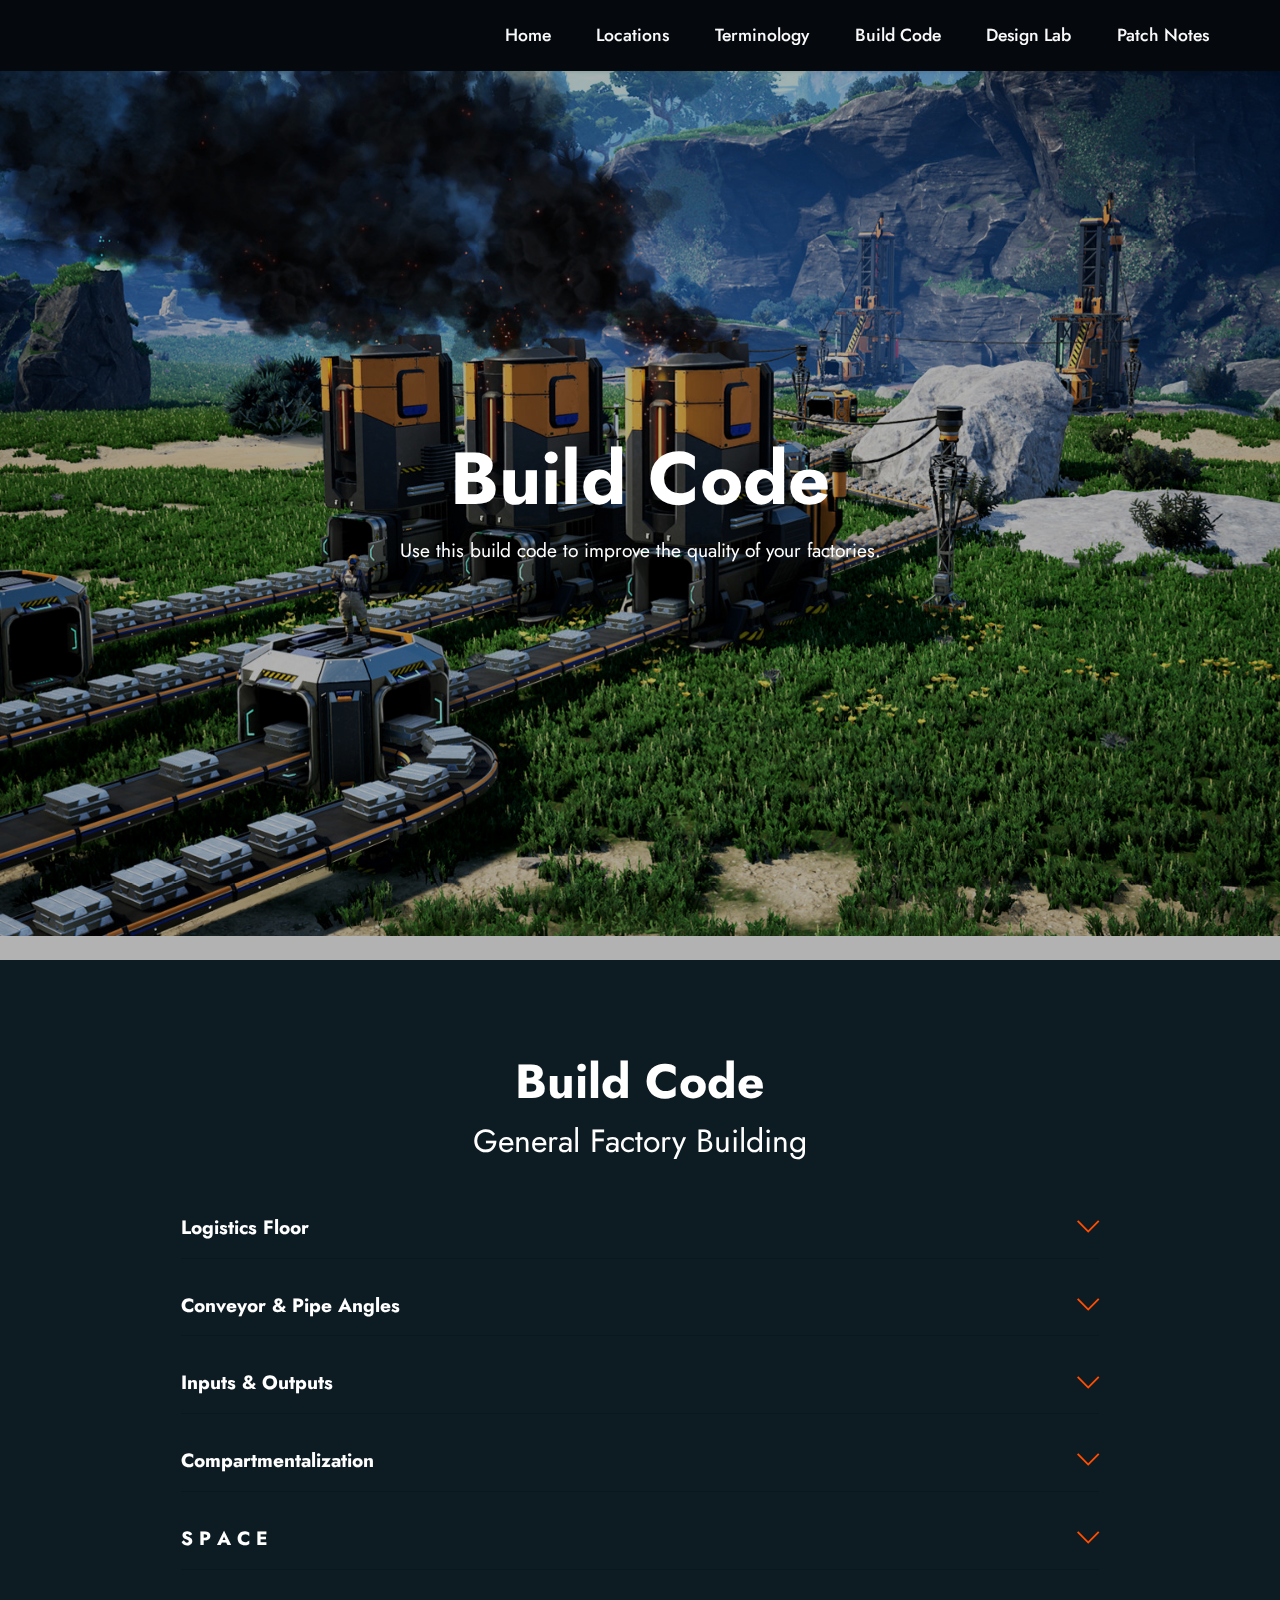
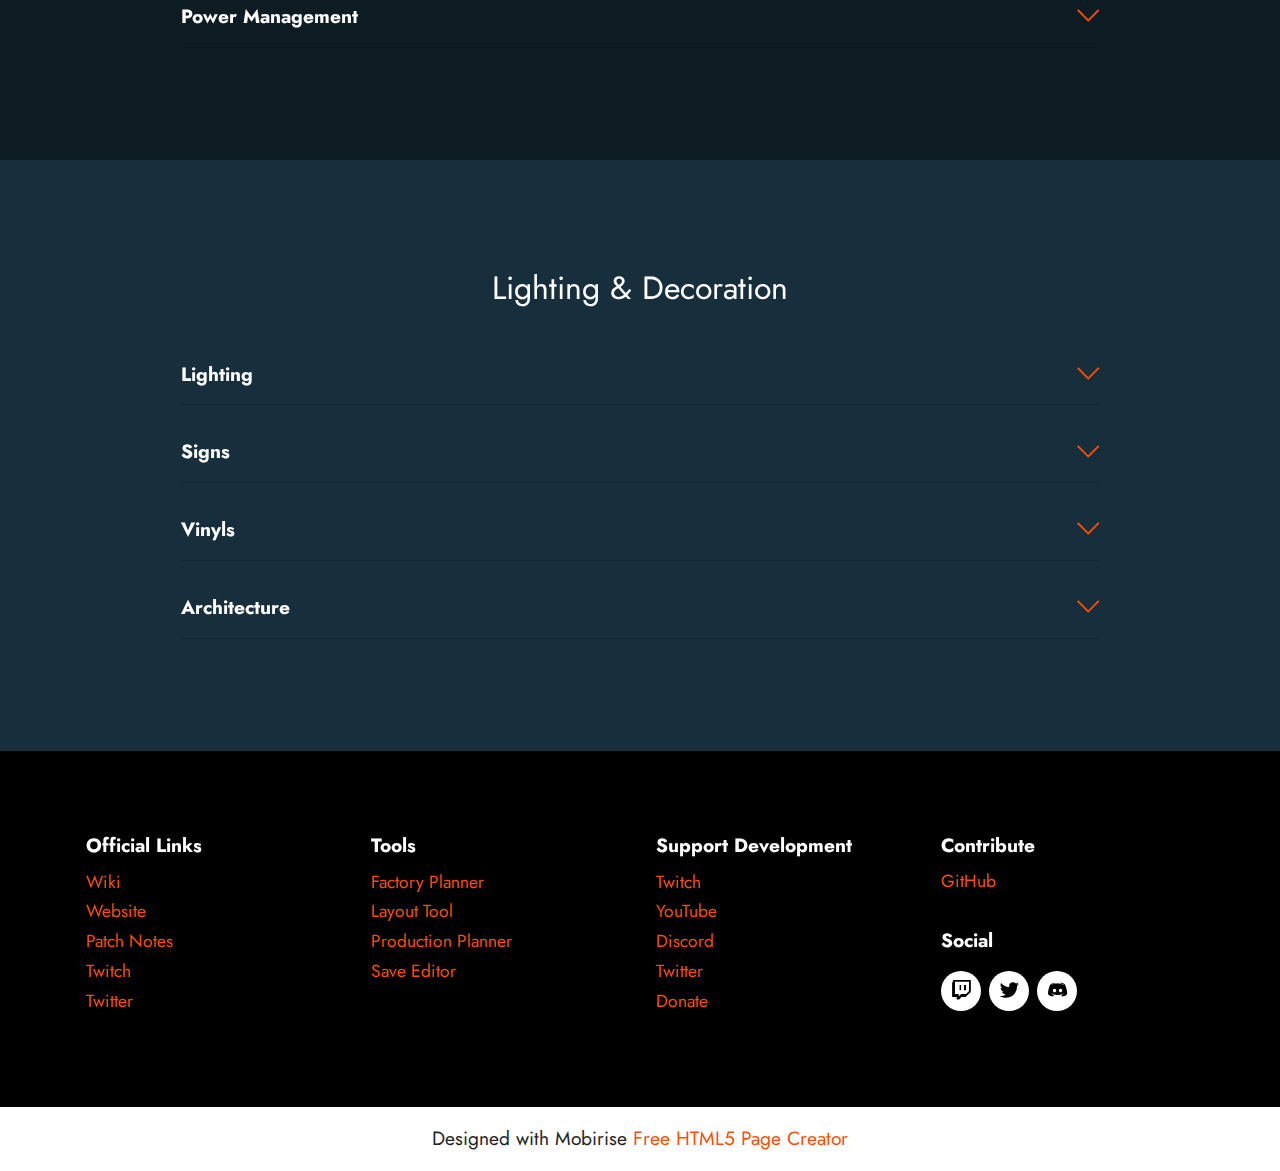
==== commit bc8442de: "Update" ====
--- a/BuildCode.html
+++ b/BuildCode.html
@@ -1,17 +1,32 @@
 <!DOCTYPE html>
 <html  >
 <head>
-  <!-- Site made with Mobirise Website Builder v5.6.8, https://mobirise.com -->
+<!-- Global site tag (gtag.js) - Google Analytics -->
+<script async src="https://www.googletagmanager.com/gtag/js?id=G-76V7QXR8HK"></script>
+<script>
+  window.dataLayer = window.dataLayer || [];
+  function gtag(){dataLayer.push(arguments);}
+  gtag('js', new Date());
+
+  gtag('config', 'G-76V7QXR8HK');
+</script>
+<!-- Embed Image -->
+<meta property="og:image" content="https://doctorsoup143.github.io/Satisfactory-Site/assets/images/logo.png" />
+<meta name="theme-color" content="#FF4D01">
+<!-- Remove Cache -->
+<meta http-equiv="Pragma" content="no-cache">
+<meta http-equiv="Expires" content="-1">
+<meta http-equiv="CACHE-CONTROL" content="NO-CACHE">
   <meta charset="UTF-8">
   <meta http-equiv="X-UA-Compatible" content="IE=edge">
   <meta name="generator" content="Mobirise v5.6.8, mobirise.com">
   <meta name="twitter:card" content="summary_large_image"/>
-  <meta name="twitter:image:src" content="">
-  <meta property="og:image" content="">
+  <meta name="twitter:image:src" content="assets/images/BuildCode-meta.png">
+  <meta property="og:image" content="assets/images/BuildCode-meta.png">
   <meta name="twitter:title" content="Build Code | Satisfactory Guide">
   <meta name="viewport" content="width=device-width, initial-scale=1, minimum-scale=1">
   <link rel="shortcut icon" href="assets/images/logo.png" type="image/x-icon">
-  <meta name="description" content="Some build code guidelines to help pioneers beautify their creations. FICSIT approved.">
+  <meta name="og:description" content="Some build code guidelines to help pioneers beautify their creations. FICSIT approved.">
   
   
   <title>Build Code | Satisfactory Guide</title>
@@ -55,7 +70,7 @@
                 <ul class="navbar-nav nav-dropdown nav-right navbar-nav-top-padding" data-app-modern-menu="true"><li class="nav-item"><a class="nav-link link text-white display-4" href="index.html">Home</a></li>
                     
                     <li class="nav-item"><a class="nav-link link text-white text-primary display-4" href="Locations.html">Locations</a>
-                    </li><li class="nav-item"><a class="nav-link link text-white text-primary display-4" href="Terms.html">Terminology</a></li><li class="nav-item"><a class="nav-link link text-white text-primary display-4" href="BuildCode.html">Build Code</a></li><li class="nav-item"><a class="nav-link link text-white text-primary display-4" href="Designs.html">Design Lab</a></li></ul>
+                    </li><li class="nav-item"><a class="nav-link link text-white text-primary display-4" href="Terms.html">Terminology</a></li><li class="nav-item"><a class="nav-link link text-white text-primary display-4" href="BuildCode.html">Build Code</a></li><li class="nav-item"><a class="nav-link link text-white text-primary display-4" href="Designs.html">Design Lab</a></li><li class="nav-item"><a class="nav-link link text-white text-primary display-4" href="https://satisfactory.fandom.com/wiki/Category:Patch_notes" target="_blank">Patch Notes<br></a></li></ul>
                 
                 
             </div>
@@ -97,15 +112,15 @@
                     <h4 class="mbr-section-subtitle mb-0 mt-2 mbr-fonts-style display-5">
                        General Factory Building</h4>
                 </div>
-                <div id="bootstrap-accordion_15" class="panel-group accordionStyles accordion" role="tablist" aria-multiselectable="true">
-                    <div class="card mb-3">
-                        <div class="card-header" role="tab" id="headingOne">
-                            <a role="button" class="panel-title collapsed" data-toggle="collapse" data-bs-toggle="collapse" data-core="" href="#collapse1_15" aria-expanded="false" aria-controls="collapse1">
+                <div id="bootstrap-accordion_7" class="panel-group accordionStyles accordion" role="tablist" aria-multiselectable="true">
+                    <div class="card mb-3">
+                        <div class="card-header" role="tab" id="headingOne">
+                            <a role="button" class="panel-title collapsed" data-toggle="collapse" data-bs-toggle="collapse" data-core="" href="#collapse1_7" aria-expanded="false" aria-controls="collapse1">
                                 <h6 class="panel-title-edit mbr-fonts-style mb-0 display-7"><strong>Logistics Floor</strong></h6>
                                 <span class="sign mbr-iconfont mbri-arrow-down"></span>
                             </a>
                         </div>
-                        <div id="collapse1_15" class="panel-collapse noScroll collapse" role="tabpanel" aria-labelledby="headingOne" data-parent="#accordion" data-bs-parent="#bootstrap-accordion_15">
+                        <div id="collapse1_7" class="panel-collapse noScroll collapse" role="tabpanel" aria-labelledby="headingOne" data-parent="#accordion" data-bs-parent="#bootstrap-accordion_7">
                             <div class="panel-body">
                                 <p class="mbr-fonts-style panel-text display-4">When building your factory, make sure you include a floor for logistics below the floor you're working on, or raise your machines 2 full foundations to allow your logistics to pass underneath. Always feed your factory inputs from above or below. This keeps the factory floor open, allowing you to walk around. Don't be afraid to use catwalks and walkways above the factory if you are limited on space.<br></p>
                             </div>
@@ -113,12 +128,12 @@
                     </div>
                     <div class="card mb-3">
                         <div class="card-header" role="tab" id="headingOne">
-                            <a role="button" class="panel-title collapsed" data-toggle="collapse" data-bs-toggle="collapse" data-core="" href="#collapse2_15" aria-expanded="false" aria-controls="collapse2">
+                            <a role="button" class="panel-title collapsed" data-toggle="collapse" data-bs-toggle="collapse" data-core="" href="#collapse2_7" aria-expanded="false" aria-controls="collapse2">
                                 <h6 class="panel-title-edit mbr-fonts-style mb-0 display-7"><strong>Conveyor &amp; Pipe Angles</strong></h6>
                                 <span class="sign mbr-iconfont mbri-arrow-down"></span>
                             </a>
                         </div>
-                        <div id="collapse2_15" class="panel-collapse noScroll collapse" role="tabpanel" aria-labelledby="headingOne" data-parent="#accordion" data-bs-parent="#bootstrap-accordion_15">
+                        <div id="collapse2_7" class="panel-collapse noScroll collapse" role="tabpanel" aria-labelledby="headingOne" data-parent="#accordion" data-bs-parent="#bootstrap-accordion_7">
                             <div class="panel-body">
                                 <p class="mbr-fonts-style panel-text display-4">Use supports for pipes and conveyors to create right angles. This is a design implementation you should never skip. Right angles for conveyors and pipes look clean, are easy to track, and just overall make your factory look more neat.</p>
                             </div>
@@ -126,12 +141,12 @@
                     </div>
                     <div class="card mb-3">
                         <div class="card-header" role="tab" id="headingOne">
-                            <a role="button" class="panel-title collapsed" data-toggle="collapse" data-bs-toggle="collapse" data-core="" href="#collapse3_15" aria-expanded="false" aria-controls="collapse3">
+                            <a role="button" class="panel-title collapsed" data-toggle="collapse" data-bs-toggle="collapse" data-core="" href="#collapse3_7" aria-expanded="false" aria-controls="collapse3">
                                 <h6 class="panel-title-edit mbr-fonts-style mb-0 display-7"><strong>Inputs &amp; Outputs</strong></h6>
                                 <span class="sign mbr-iconfont mbri-arrow-down"></span>
                             </a>
                         </div>
-                        <div id="collapse3_15" class="panel-collapse noScroll collapse" role="tabpanel" aria-labelledby="headingOne" data-parent="#accordion" data-bs-parent="#bootstrap-accordion_15">
+                        <div id="collapse3_7" class="panel-collapse noScroll collapse" role="tabpanel" aria-labelledby="headingOne" data-parent="#accordion" data-bs-parent="#bootstrap-accordion_7">
                             <div class="panel-body">
                                 <p class="mbr-fonts-style panel-text display-4">Always have a rough idea where your inputs and outputs for resources in your factory will be. This allows you to keep your logistics floor much more clean when planning them before production.</p>
                             </div>
@@ -139,12 +154,12 @@
                     </div>
                     <div class="card mb-3">
                         <div class="card-header" role="tab" id="headingOne">
-                            <a role="button" class="panel-title collapsed" data-toggle="collapse" data-bs-toggle="collapse" data-core="" href="#collapse4_15" aria-expanded="false" aria-controls="collapse4">
+                            <a role="button" class="panel-title collapsed" data-toggle="collapse" data-bs-toggle="collapse" data-core="" href="#collapse4_7" aria-expanded="false" aria-controls="collapse4">
                                 <h6 class="panel-title-edit mbr-fonts-style mb-0 display-7"><strong>Compartmentalization</strong></h6>
                                 <span class="sign mbr-iconfont mbri-arrow-down"></span>
                             </a>
                         </div>
-                        <div id="collapse4_15" class="panel-collapse noScroll collapse" role="tabpanel" aria-labelledby="headingOne" data-parent="#accordion" data-bs-parent="#bootstrap-accordion_15">
+                        <div id="collapse4_7" class="panel-collapse noScroll collapse" role="tabpanel" aria-labelledby="headingOne" data-parent="#accordion" data-bs-parent="#bootstrap-accordion_7">
                             <div class="panel-body">
                                 <p class="mbr-fonts-style panel-text display-4">Keep manufacturing areas in their own separate areas is a great way to keep the various resources in your designated location without your factory floor getting too crazy. Use walls, glass walls, railings, etc to separate your factory compartments.</p>
                             </div>
@@ -152,12 +167,12 @@
                     </div>
                     <div class="card mb-3">
                         <div class="card-header" role="tab" id="headingOne">
-                            <a role="button" class="panel-title collapsed" data-toggle="collapse" data-bs-toggle="collapse" data-core="" href="#collapse5_15" aria-expanded="false" aria-controls="collapse5">
+                            <a role="button" class="panel-title collapsed" data-toggle="collapse" data-bs-toggle="collapse" data-core="" href="#collapse5_7" aria-expanded="false" aria-controls="collapse5">
                                 <h6 class="panel-title-edit mbr-fonts-style mb-0 display-7"><strong>S P A C E</strong></h6>
                                 <span class="sign mbr-iconfont mbri-arrow-down"></span>
                             </a>
                         </div>
-                        <div id="collapse5_15" class="panel-collapse noScroll collapse" role="tabpanel" aria-labelledby="headingOne" data-parent="#accordion" data-bs-parent="#bootstrap-accordion_15">
+                        <div id="collapse5_7" class="panel-collapse noScroll collapse" role="tabpanel" aria-labelledby="headingOne" data-parent="#accordion" data-bs-parent="#bootstrap-accordion_7">
                             <div class="panel-body">
                                 <p class="mbr-fonts-style panel-text display-4">Always give yourself more space than you think you need when designing your factory. If it ends up as unused space, turn it into a fancy walkway or find another purpose for it. It is better to have a few foundations extra, then have to redesign your new structure.<br></p>
                             </div>
@@ -165,12 +180,12 @@
                     </div>
                     <div class="card mb-3">
                         <div class="card-header" role="tab" id="headingOne">
-                            <a role="button" class="panel-title collapsed" data-toggle="collapse" data-bs-toggle="collapse" data-core="" href="#collapse6_15" aria-expanded="false" aria-controls="collapse6">
+                            <a role="button" class="panel-title collapsed" data-toggle="collapse" data-bs-toggle="collapse" data-core="" href="#collapse6_7" aria-expanded="false" aria-controls="collapse6">
                                 <h6 class="panel-title-edit mbr-fonts-style mb-0 display-7"><strong>Power Management</strong></h6>
                                 <span class="sign mbr-iconfont mbri-arrow-down"></span>
                             </a>
                         </div>
-                        <div id="collapse6_15" class="panel-collapse noScroll collapse" role="tabpanel" aria-labelledby="headingOne" data-parent="#accordion" data-bs-parent="#bootstrap-accordion_15">
+                        <div id="collapse6_7" class="panel-collapse noScroll collapse" role="tabpanel" aria-labelledby="headingOne" data-parent="#accordion" data-bs-parent="#bootstrap-accordion_7">
                             <div class="panel-body">
                                 <p class="mbr-fonts-style panel-text display-4">It is best to keep each factory on its own power grid. You can do this by adding switches outside each building, or creating a central hub with a control floor that has access to all circuits.&nbsp;</p>
                             </div>
@@ -196,15 +211,15 @@
                     <h4 class="mbr-section-subtitle mb-0 mt-2 mbr-fonts-style display-5">
                        Lighting &amp; Decoration</h4>
                 </div>
-                <div id="bootstrap-accordion_16" class="panel-group accordionStyles accordion" role="tablist" aria-multiselectable="true">
-                    <div class="card mb-3">
-                        <div class="card-header" role="tab" id="headingOne">
-                            <a role="button" class="panel-title collapsed" data-toggle="collapse" data-bs-toggle="collapse" data-core="" href="#collapse1_16" aria-expanded="false" aria-controls="collapse1">
+                <div id="bootstrap-accordion_8" class="panel-group accordionStyles accordion" role="tablist" aria-multiselectable="true">
+                    <div class="card mb-3">
+                        <div class="card-header" role="tab" id="headingOne">
+                            <a role="button" class="panel-title collapsed" data-toggle="collapse" data-bs-toggle="collapse" data-core="" href="#collapse1_8" aria-expanded="false" aria-controls="collapse1">
                                 <h6 class="panel-title-edit mbr-fonts-style mb-0 display-7"><strong>Lighting</strong></h6>
                                 <span class="sign mbr-iconfont mbri-arrow-down"></span>
                             </a>
                         </div>
-                        <div id="collapse1_16" class="panel-collapse noScroll collapse" role="tabpanel" aria-labelledby="headingOne" data-parent="#accordion" data-bs-parent="#bootstrap-accordion_16">
+                        <div id="collapse1_8" class="panel-collapse noScroll collapse" role="tabpanel" aria-labelledby="headingOne" data-parent="#accordion" data-bs-parent="#bootstrap-accordion_8">
                             <div class="panel-body">
                                 <p class="mbr-fonts-style panel-text display-4">Lights are a great way to improve the look of your builds. You can even use beams to block off light directionally, giving you more control of exactly where you want your lights to shine.<br></p>
                             </div>
@@ -212,12 +227,12 @@
                     </div>
                     <div class="card mb-3">
                         <div class="card-header" role="tab" id="headingOne">
-                            <a role="button" class="panel-title collapsed" data-toggle="collapse" data-bs-toggle="collapse" data-core="" href="#collapse2_16" aria-expanded="false" aria-controls="collapse2">
+                            <a role="button" class="panel-title collapsed" data-toggle="collapse" data-bs-toggle="collapse" data-core="" href="#collapse2_8" aria-expanded="false" aria-controls="collapse2">
                                 <h6 class="panel-title-edit mbr-fonts-style mb-0 display-7"><strong>Signs</strong></h6>
                                 <span class="sign mbr-iconfont mbri-arrow-down"></span>
                             </a>
                         </div>
-                        <div id="collapse2_16" class="panel-collapse noScroll collapse" role="tabpanel" aria-labelledby="headingOne" data-parent="#accordion" data-bs-parent="#bootstrap-accordion_16">
+                        <div id="collapse2_8" class="panel-collapse noScroll collapse" role="tabpanel" aria-labelledby="headingOne" data-parent="#accordion" data-bs-parent="#bootstrap-accordion_8">
                             <div class="panel-body">
                                 <p class="mbr-fonts-style panel-text display-4">While signs are used as a tool to give direction, label items, etc., they can also be used as lighting. Place a sign and adjust its settings so it is a solid color. You can use signs in this configuration to create the effect of an LED strip, or a lit wall.</p>
                             </div>
@@ -225,12 +240,12 @@
                     </div>
                     <div class="card mb-3">
                         <div class="card-header" role="tab" id="headingOne">
-                            <a role="button" class="panel-title collapsed" data-toggle="collapse" data-bs-toggle="collapse" data-core="" href="#collapse3_16" aria-expanded="false" aria-controls="collapse3">
+                            <a role="button" class="panel-title collapsed" data-toggle="collapse" data-bs-toggle="collapse" data-core="" href="#collapse3_8" aria-expanded="false" aria-controls="collapse3">
                                 <h6 class="panel-title-edit mbr-fonts-style mb-0 display-7"><strong>Vinyls</strong></h6>
                                 <span class="sign mbr-iconfont mbri-arrow-down"></span>
                             </a>
                         </div>
-                        <div id="collapse3_16" class="panel-collapse noScroll collapse" role="tabpanel" aria-labelledby="headingOne" data-parent="#accordion" data-bs-parent="#bootstrap-accordion_16">
+                        <div id="collapse3_8" class="panel-collapse noScroll collapse" role="tabpanel" aria-labelledby="headingOne" data-parent="#accordion" data-bs-parent="#bootstrap-accordion_8">
                             <div class="panel-body">
                                 <p class="mbr-fonts-style panel-text display-4">Engineers often forget to add in extra details to their factory when it's all complete. Don't forget to add vinyls to really make your factory pop. It can serve as a direction or simply for decoration. They really add extra detail &amp; depth to your factory.</p>
                             </div>
@@ -238,12 +253,12 @@
                     </div>
                     <div class="card mb-3">
                         <div class="card-header" role="tab" id="headingOne">
-                            <a role="button" class="panel-title collapsed" data-toggle="collapse" data-bs-toggle="collapse" data-core="" href="#collapse4_16" aria-expanded="false" aria-controls="collapse4">
+                            <a role="button" class="panel-title collapsed" data-toggle="collapse" data-bs-toggle="collapse" data-core="" href="#collapse4_8" aria-expanded="false" aria-controls="collapse4">
                                 <h6 class="panel-title-edit mbr-fonts-style mb-0 display-7"><strong>Architecture</strong><br></h6>
                                 <span class="sign mbr-iconfont mbri-arrow-down"></span>
                             </a>
                         </div>
-                        <div id="collapse4_16" class="panel-collapse noScroll collapse" role="tabpanel" aria-labelledby="headingOne" data-parent="#accordion" data-bs-parent="#bootstrap-accordion_16">
+                        <div id="collapse4_8" class="panel-collapse noScroll collapse" role="tabpanel" aria-labelledby="headingOne" data-parent="#accordion" data-bs-parent="#bootstrap-accordion_8">
                             <div class="panel-body">
                                 <p class="mbr-fonts-style panel-text display-4">Don't be afraid to try different architectural styles. Use inspiration from anything, anywhere, and turn it into a factory. It will challenge you as an engineer and give you the opportunity to create some truly amazing builds. Sticking to one style can get boring.</p>
                             </div>
@@ -269,8 +284,7 @@
                 <h5 class="mbr-section-subtitle mbr-fonts-style mb-2 display-7">
                     <strong>Official Links</strong></h5>
                 <ul class="list mbr-fonts-style display-4">
-                    <li class="mbr-text item-wrap"><a href="https://satisfactory.fandom.com/wiki/Satisfactory_Wiki" class="text-primary" target="_blank">Wiki</a></li><li class="mbr-text item-wrap"><a href="https://www.satisfactorygame.com/" class="text-primary" target="_blank">Website</a></li><li class="mbr-text item-wrap"><a href="https://www.twitch.tv/coffeestainstudiosdevs" class="text-primary" target="_blank">Twitch</a></li><li class="mbr-text item-wrap"><a href="https://twitter.com/SatisfactoryAF" class="text-primary" target="_blank">Twitter</a></li>
-                    <li class="mbr-text item-wrap"><br></li>
+                    <li class="mbr-text item-wrap"><a href="https://satisfactory.fandom.com/wiki/Satisfactory_Wiki" class="text-primary" target="_blank">Wiki</a></li><li class="mbr-text item-wrap"><a href="https://www.satisfactorygame.com/" class="text-primary" target="_blank">Website</a></li><li class="mbr-text item-wrap"><a href="https://satisfactory.fandom.com/wiki/Category:Patch_notes" class="text-primary" target="_blank">Patch Notes</a></li><li class="mbr-text item-wrap"><a href="https://www.twitch.tv/coffeestainstudiosdevs" class="text-primary" target="_blank">Twitch</a></li><li class="mbr-text item-wrap"><a href="https://twitter.com/SatisfactoryAF" class="text-primary" target="_blank">Twitter</a></li>
                 </ul>
             </div>
             <div class="col-12 col-md-6 col-lg-3">
@@ -319,7 +333,7 @@
             
         </div>
     </div>
-</section><section class="display-7" style="padding: 0;align-items: center;justify-content: center;flex-wrap: wrap;    align-content: center;display: flex;position: relative;height: 4rem;"><a href="https://mobiri.se/2773091" style="flex: 1 1;height: 4rem;position: absolute;width: 100%;z-index: 1;"><img alt="" style="height: 4rem;" src="[data-uri]"></a><p style="margin: 0;text-align: center;" class="display-7">Made with Mobirise &#8204;</p><a style="z-index:1" href="https://mobirise.com/offline-website-builder.html">Offline Web Builder</a></section><script src="assets/bootstrap/js/bootstrap.bundle.min.js"></script>  <script src="assets/parallax/jarallax.js"></script>  <script src="assets/smoothscroll/smooth-scroll.js"></script>  <script src="assets/ytplayer/index.js"></script>  <script src="assets/dropdown/js/navbar-dropdown.js"></script>  <script src="assets/mbr-switch-arrow/mbr-switch-arrow.js"></script>  <script src="assets/theme/js/script.js"></script>  
+</section><section class="display-7" style="padding: 0;align-items: center;justify-content: center;flex-wrap: wrap;    align-content: center;display: flex;position: relative;height: 4rem;"><a href="https://mobiri.se/2773091" style="flex: 1 1;height: 4rem;position: absolute;width: 100%;z-index: 1;"><img alt="" style="height: 4rem;" src="[data-uri]"></a><p style="margin: 0;text-align: center;" class="display-7">Designed with Mobirise &#8204;</p><a style="z-index:1" href="https://mobirise.com/html-builder.html">Free HTML5 Page Creator</a></section><script src="assets/bootstrap/js/bootstrap.bundle.min.js"></script>  <script src="assets/parallax/jarallax.js"></script>  <script src="assets/smoothscroll/smooth-scroll.js"></script>  <script src="assets/ytplayer/index.js"></script>  <script src="assets/dropdown/js/navbar-dropdown.js"></script>  <script src="assets/mbr-switch-arrow/mbr-switch-arrow.js"></script>  <script src="assets/theme/js/script.js"></script>  
   
   
  <div id="scrollToTop" class="scrollToTop mbr-arrow-up"><a style="text-align: center;"><i class="mbr-arrow-up-icon mbr-arrow-up-icon-cm cm-icon cm-icon-smallarrow-up"></i></a></div>
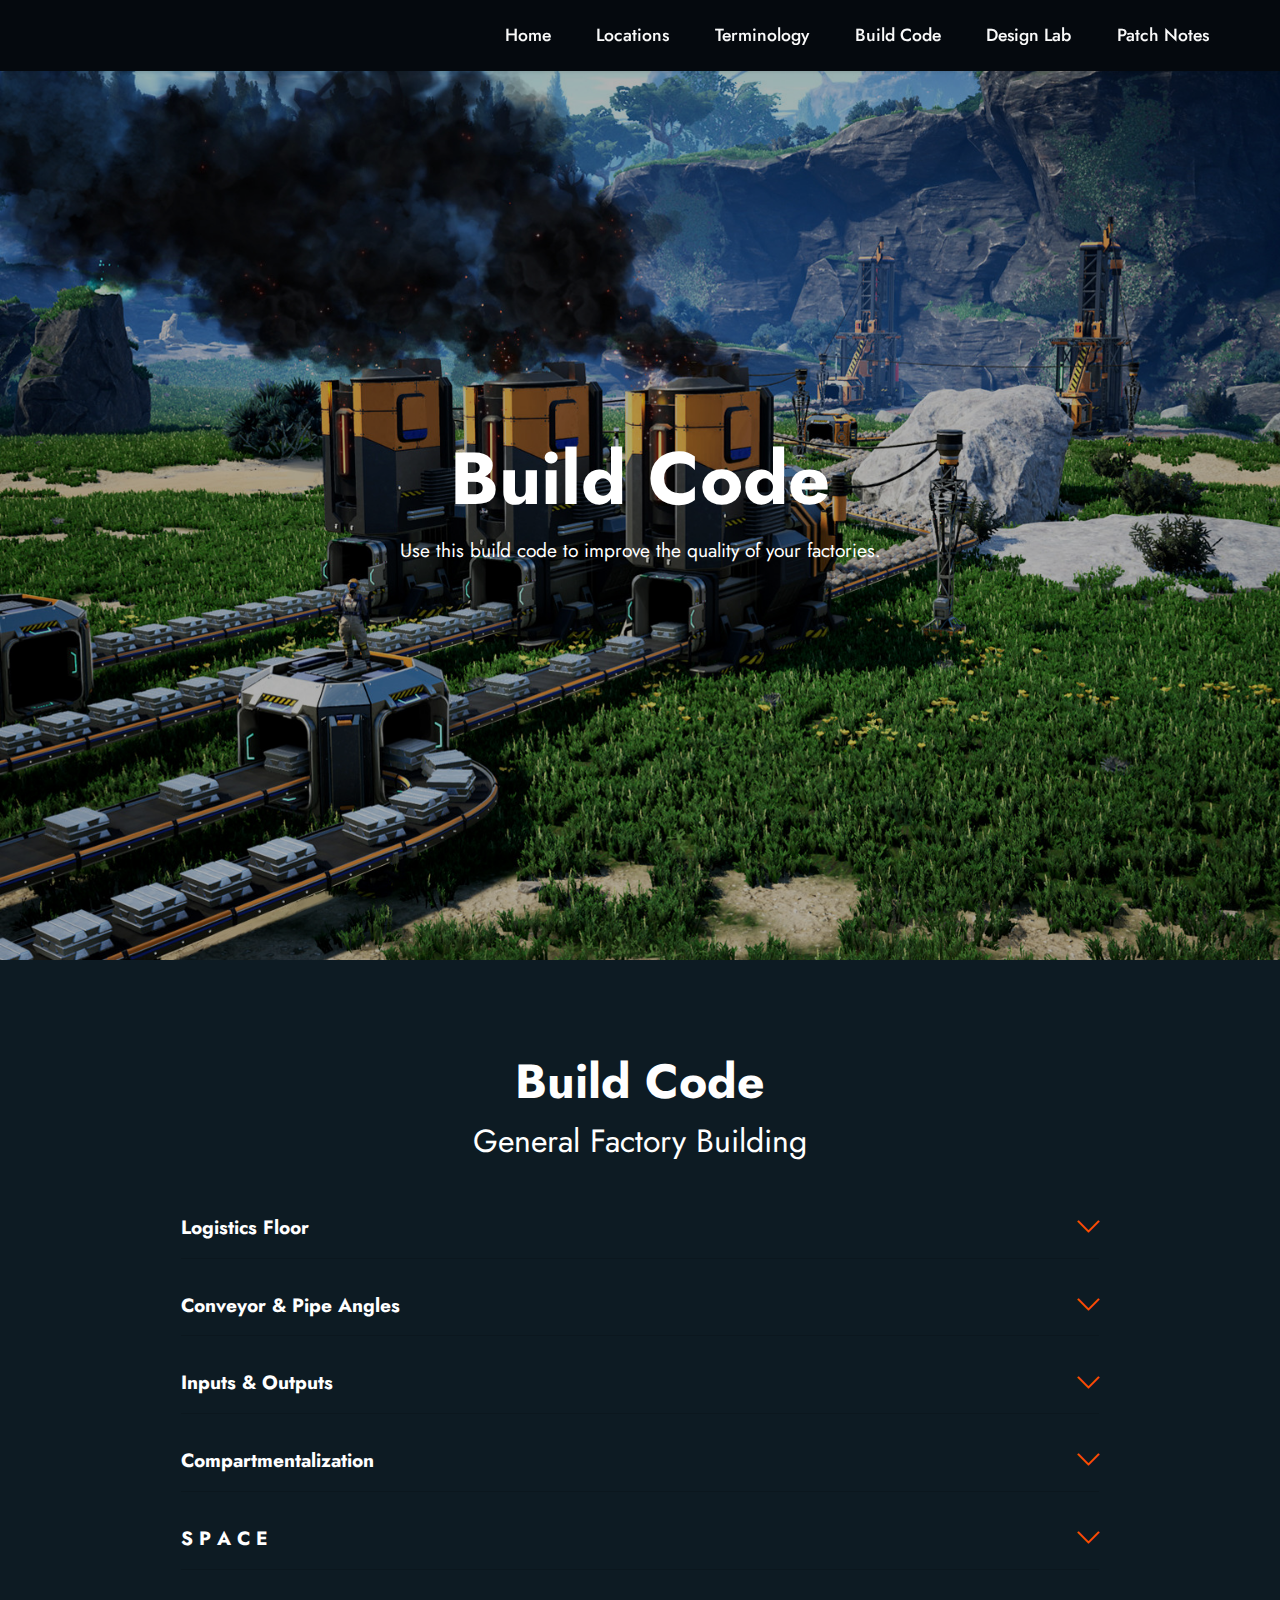
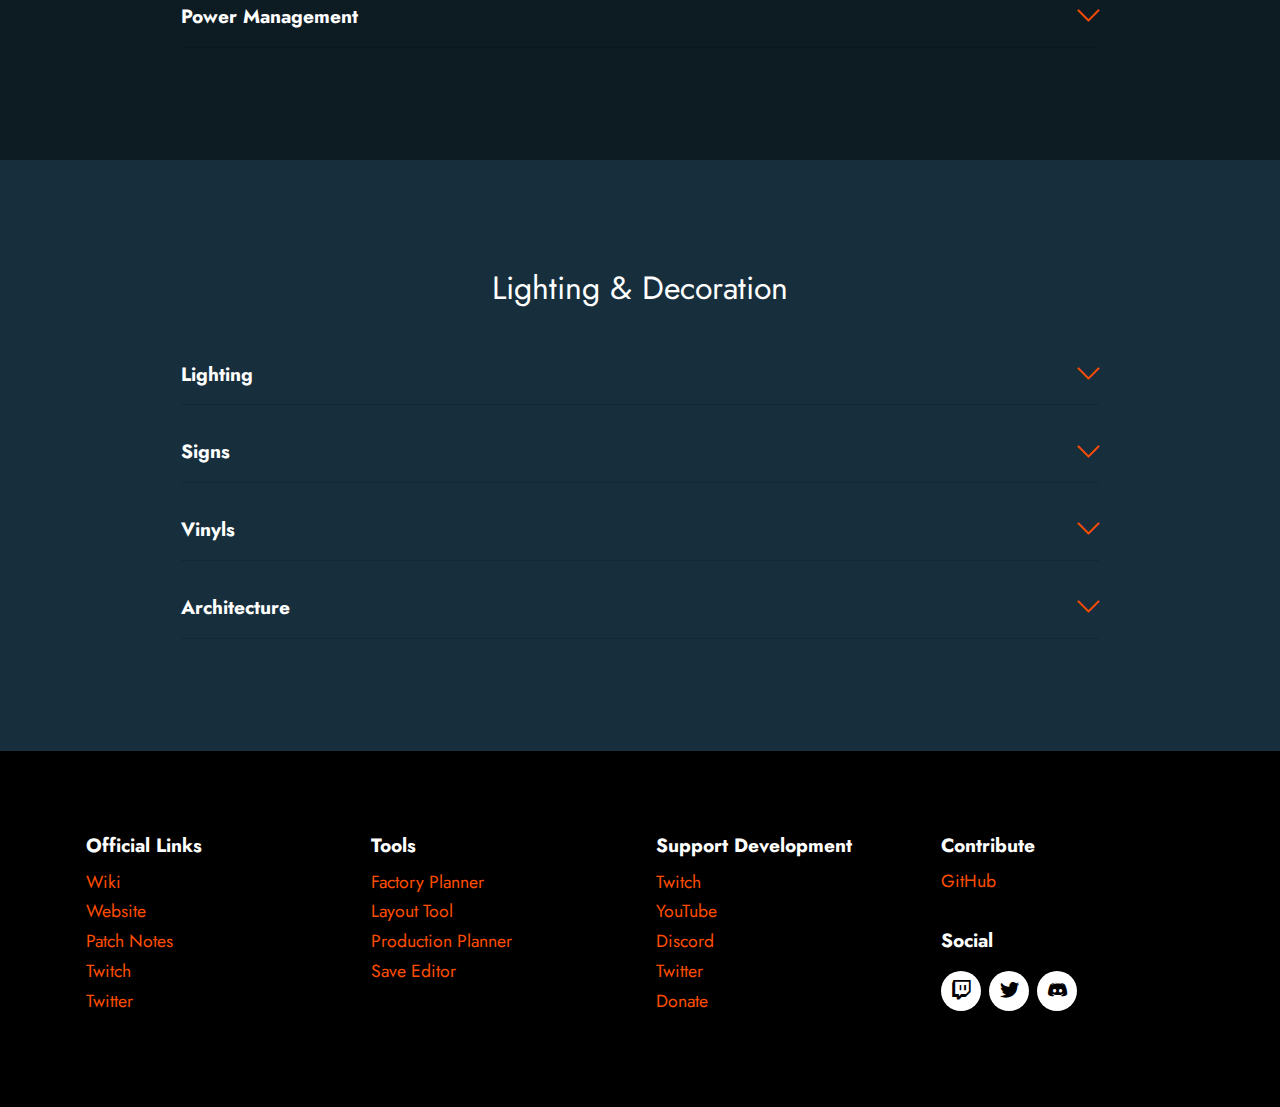
==== commit 50d0f3f1: "Updated Footer" ====
--- a/BuildCode.html
+++ b/BuildCode.html
@@ -333,8 +333,8 @@
             
         </div>
     </div>
-</section><section class="display-7" style="padding: 0;align-items: center;justify-content: center;flex-wrap: wrap;    align-content: center;display: flex;position: relative;height: 4rem;"><a href="https://mobiri.se/2773091" style="flex: 1 1;height: 4rem;position: absolute;width: 100%;z-index: 1;"><img alt="" style="height: 4rem;" src="[data-uri]"></a><p style="margin: 0;text-align: center;" class="display-7">Designed with Mobirise &#8204;</p><a style="z-index:1" href="https://mobirise.com/html-builder.html">Free HTML5 Page Creator</a></section><script src="assets/bootstrap/js/bootstrap.bundle.min.js"></script>  <script src="assets/parallax/jarallax.js"></script>  <script src="assets/smoothscroll/smooth-scroll.js"></script>  <script src="assets/ytplayer/index.js"></script>  <script src="assets/dropdown/js/navbar-dropdown.js"></script>  <script src="assets/mbr-switch-arrow/mbr-switch-arrow.js"></script>  <script src="assets/theme/js/script.js"></script>  
-  
+</section><section class="display-7" style="padding: 0;align-items: center;justify-content: center;flex-wrap: wrap;    align-content: center;display: none;position: relative;height: 4rem;"><a href="https://mobiri.se/2773091" style="flex: 1 1;height: 4rem;position: absolute;width: 100%;z-index: 1;"><img alt="" style="height: 4rem;" src="[data-uri]"></a><p style="margin: 0;text-align: center;" class="display-7">Made with Mobirise &#8204;</p><a style="z-index:1" href="https://mobirise.com/website-maker.html">Free Web Site Maker</a></section><script src="assets/bootstrap/js/bootstrap.bundle.min.js"></script>  <script src="assets/smoothscroll/smooth-scroll.js"></script>  <script src="assets/ytplayer/index.js"></script>  <script src="assets/vimeoplayer/player.js"></script>  <script src="assets/dropdown/js/navbar-dropdown.js"></script>  <script src="assets/theme/js/script.js"></script>
+ 
   
  <div id="scrollToTop" class="scrollToTop mbr-arrow-up"><a style="text-align: center;"><i class="mbr-arrow-up-icon mbr-arrow-up-icon-cm cm-icon cm-icon-smallarrow-up"></i></a></div>
   </body>
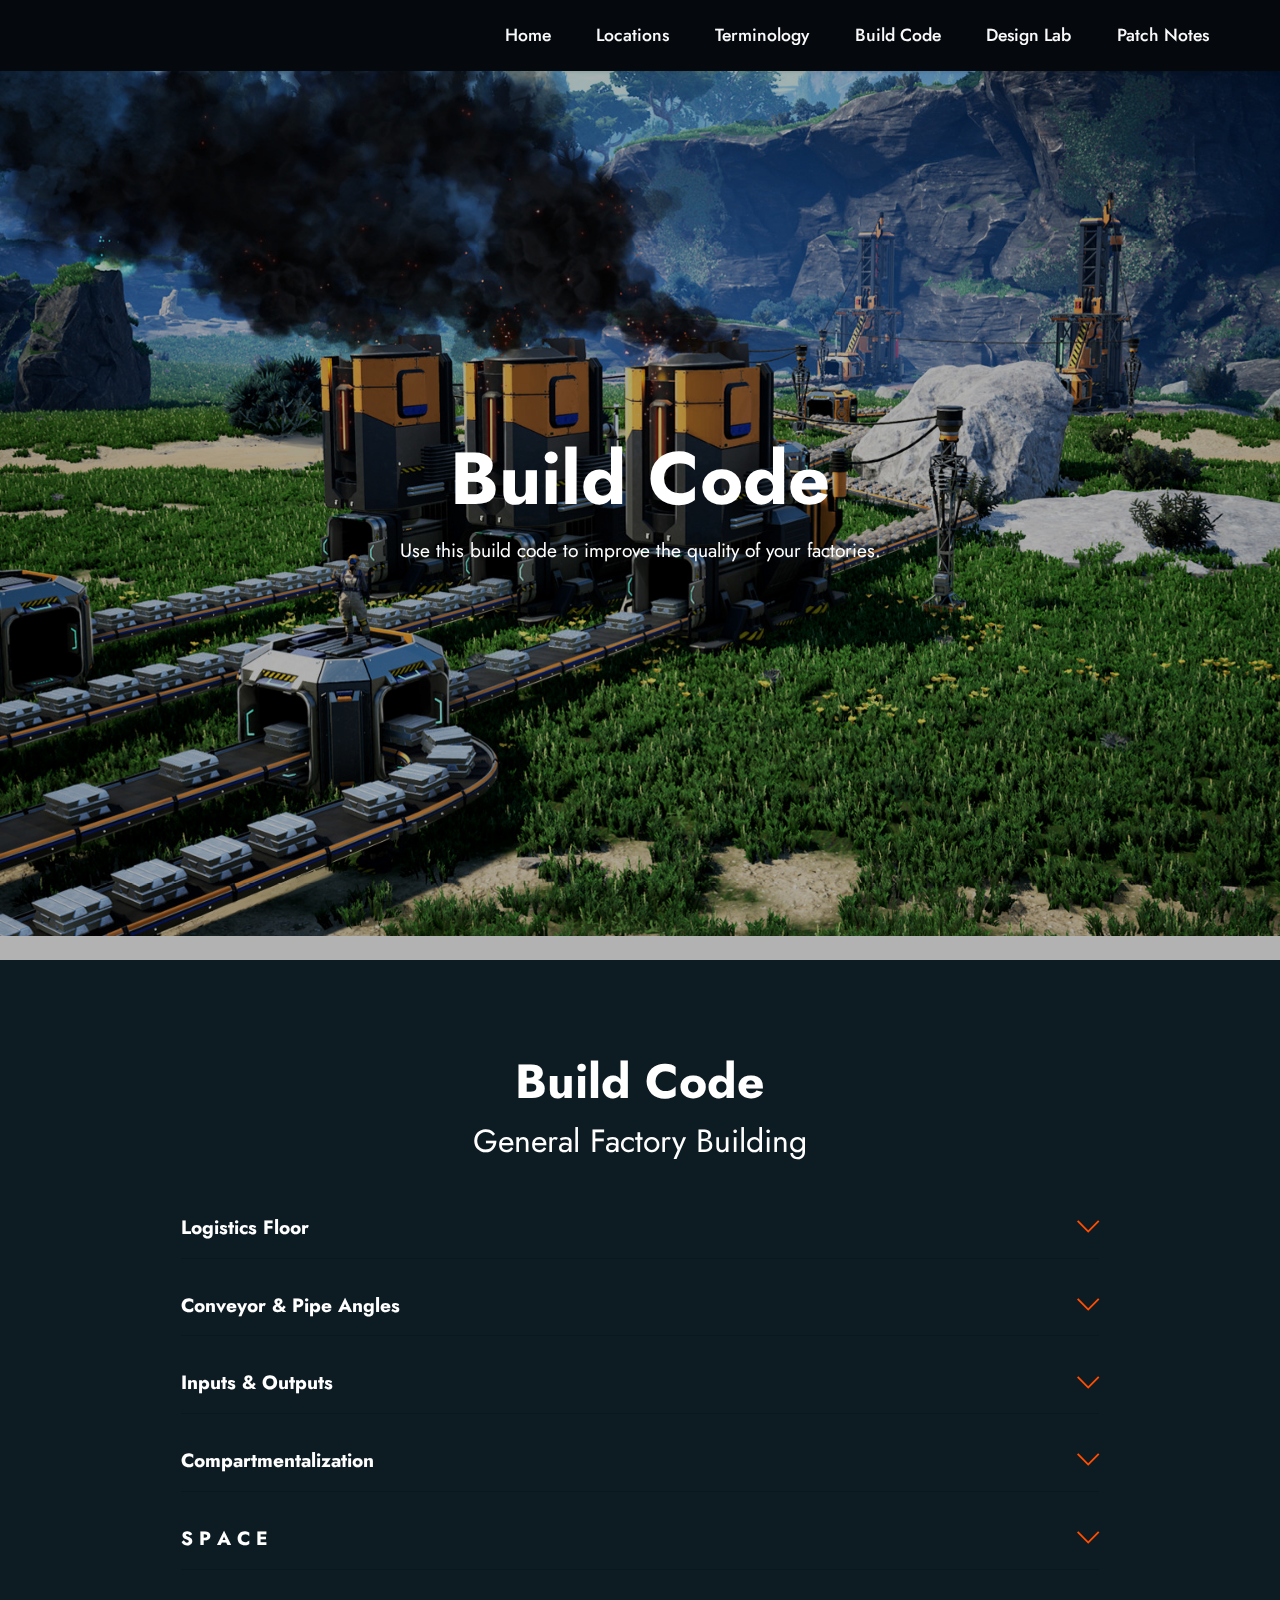
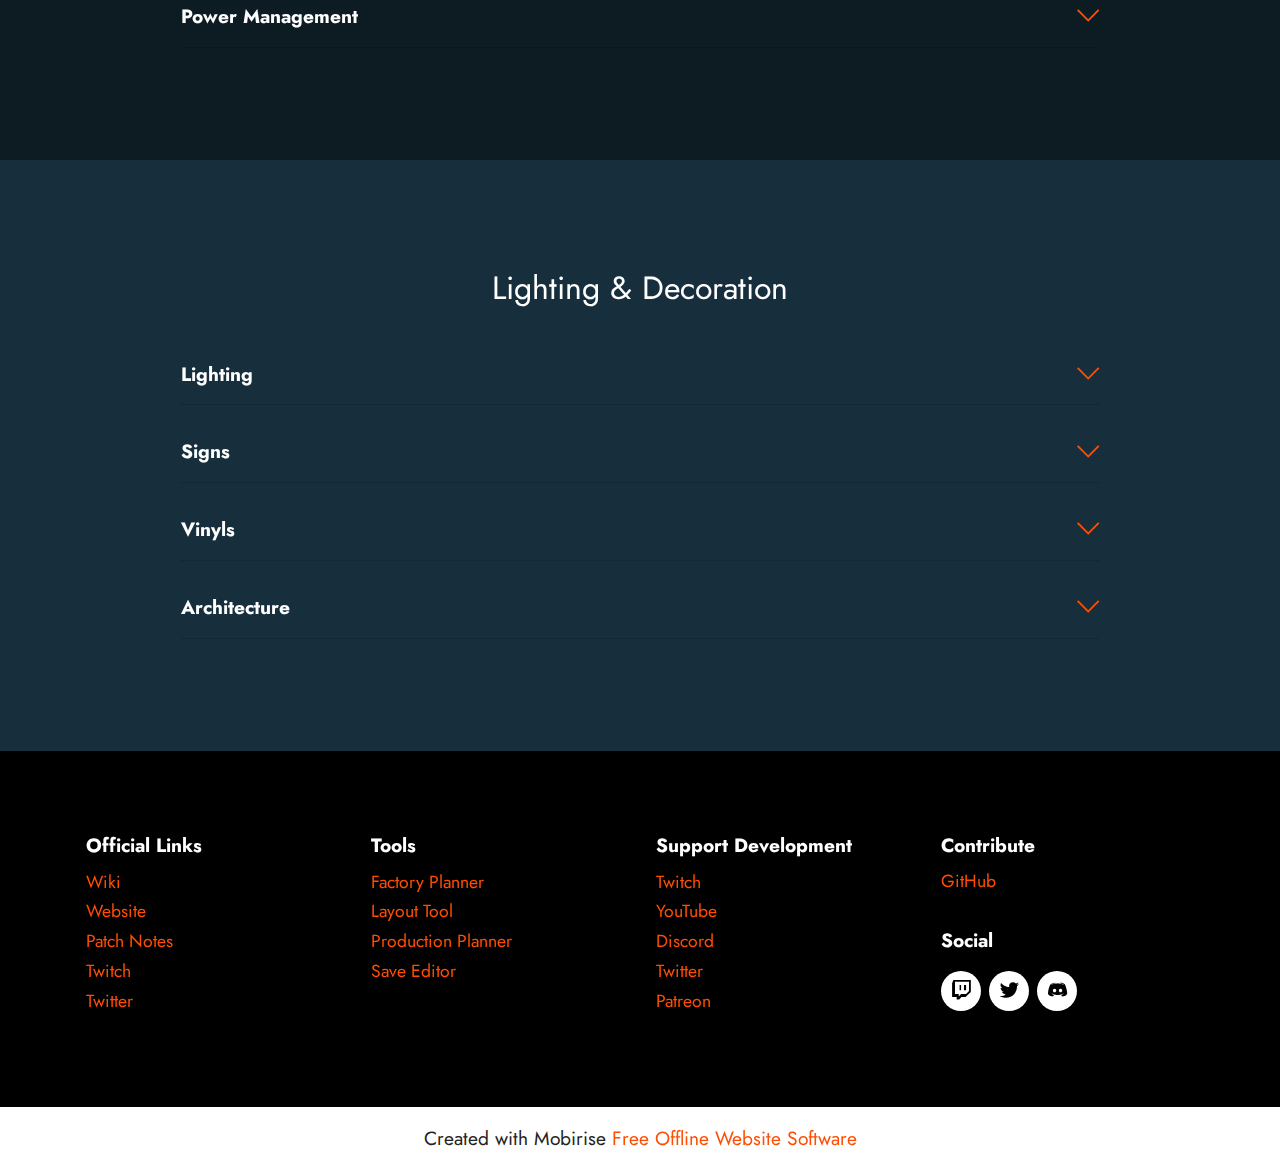
==== commit d3ca6f10: "Documentation Update" ====
--- a/BuildCode.html
+++ b/BuildCode.html
@@ -1,22 +1,7 @@
 <!DOCTYPE html>
 <html  >
 <head>
-<!-- Global site tag (gtag.js) - Google Analytics -->
-<script async src="https://www.googletagmanager.com/gtag/js?id=G-76V7QXR8HK"></script>
-<script>
-  window.dataLayer = window.dataLayer || [];
-  function gtag(){dataLayer.push(arguments);}
-  gtag('js', new Date());
-
-  gtag('config', 'G-76V7QXR8HK');
-</script>
-<!-- Embed Image -->
-<meta property="og:image" content="https://doctorsoup143.github.io/Satisfactory-Site/assets/images/logo.png" />
-<meta name="theme-color" content="#FF4D01">
-<!-- Remove Cache -->
-<meta http-equiv="Pragma" content="no-cache">
-<meta http-equiv="Expires" content="-1">
-<meta http-equiv="CACHE-CONTROL" content="NO-CACHE">
+  <!-- Site made with Mobirise Website Builder v5.6.8, https://mobirise.com -->
   <meta charset="UTF-8">
   <meta http-equiv="X-UA-Compatible" content="IE=edge">
   <meta name="generator" content="Mobirise v5.6.8, mobirise.com">
@@ -26,7 +11,7 @@
   <meta name="twitter:title" content="Build Code | Satisfactory Guide">
   <meta name="viewport" content="width=device-width, initial-scale=1, minimum-scale=1">
   <link rel="shortcut icon" href="assets/images/logo.png" type="image/x-icon">
-  <meta name="og:description" content="Some build code guidelines to help pioneers beautify their creations. FICSIT approved.">
+  <meta name="description" content="Some build code guidelines to help pioneers beautify their creations. FICSIT approved.">
   
   
   <title>Build Code | Satisfactory Guide</title>
@@ -300,7 +285,7 @@
                 <h5 class="mbr-section-subtitle mbr-fonts-style mb-2 display-7">
                     <strong>Support Development</strong></h5>
                 <ul class="list mbr-fonts-style display-4">
-                    <li class="mbr-text item-wrap"><a href="https://www.twitch.tv/doctorsoup143" class="text-primary" target="_blank">Twitch</a></li><li class="mbr-text item-wrap"><a href="https://www.youtube.com/channel/UC2LgikNXNwuHifq7XpQD4vA" class="text-primary" target="_blank">YouTube</a></li><li class="mbr-text item-wrap"><a href="https://discord.gg/Psx6kPr" class="text-primary" target="_blank">Discord</a></li><li class="mbr-text item-wrap"><a href="https://twitter.com/DoctorSoup143" class="text-primary" target="_blank">Twitter</a></li><li class="mbr-text item-wrap"><a href="https://streamlabs.com/doctorsoup1431/tip" class="text-primary" target="_blank">Donate</a></li>
+                    <li class="mbr-text item-wrap"><a href="https://www.twitch.tv/doctorsoup143" class="text-primary" target="_blank">Twitch</a></li><li class="mbr-text item-wrap"><a href="https://www.youtube.com/channel/UC2LgikNXNwuHifq7XpQD4vA" class="text-primary" target="_blank">YouTube</a></li><li class="mbr-text item-wrap"><a href="https://discord.gg/Psx6kPr" class="text-primary" target="_blank">Discord</a></li><li class="mbr-text item-wrap"><a href="https://twitter.com/DoctorSoup143" class="text-primary" target="_blank">Twitter</a></li><li class="mbr-text item-wrap"><a href="https://www.patreon.com/DoctorSoup143" class="text-primary" target="_blank">Patreon</a></li>
                 </ul>
             </div>
             <div class="col-12 col-md-6 col-lg-3">
@@ -333,8 +318,8 @@
             
         </div>
     </div>
-</section><section class="display-7" style="padding: 0;align-items: center;justify-content: center;flex-wrap: wrap;    align-content: center;display: none;position: relative;height: 4rem;"><a href="https://mobiri.se/2773091" style="flex: 1 1;height: 4rem;position: absolute;width: 100%;z-index: 1;"><img alt="" style="height: 4rem;" src="[data-uri]"></a><p style="margin: 0;text-align: center;" class="display-7">Made with Mobirise &#8204;</p><a style="z-index:1" href="https://mobirise.com/website-maker.html">Free Web Site Maker</a></section><script src="assets/bootstrap/js/bootstrap.bundle.min.js"></script>  <script src="assets/smoothscroll/smooth-scroll.js"></script>  <script src="assets/ytplayer/index.js"></script>  <script src="assets/vimeoplayer/player.js"></script>  <script src="assets/dropdown/js/navbar-dropdown.js"></script>  <script src="assets/theme/js/script.js"></script>
- 
+</section><section class="display-7" style="padding: 0;align-items: center;justify-content: center;flex-wrap: wrap;    align-content: center;display: flex;position: relative;height: 4rem;"><a href="https://mobiri.se/2773091" style="flex: 1 1;height: 4rem;position: absolute;width: 100%;z-index: 1;"><img alt="" style="height: 4rem;" src="[data-uri]"></a><p style="margin: 0;text-align: center;" class="display-7">Created with Mobirise &#8204;</p><a style="z-index:1" href="https://mobirise.com/offline-website-builder.html">Free Offline Website Software</a></section><script src="assets/bootstrap/js/bootstrap.bundle.min.js"></script>  <script src="assets/parallax/jarallax.js"></script>  <script src="assets/smoothscroll/smooth-scroll.js"></script>  <script src="assets/ytplayer/index.js"></script>  <script src="assets/dropdown/js/navbar-dropdown.js"></script>  <script src="assets/mbr-switch-arrow/mbr-switch-arrow.js"></script>  <script src="assets/theme/js/script.js"></script>  
+  
   
  <div id="scrollToTop" class="scrollToTop mbr-arrow-up"><a style="text-align: center;"><i class="mbr-arrow-up-icon mbr-arrow-up-icon-cm cm-icon cm-icon-smallarrow-up"></i></a></div>
   </body>
